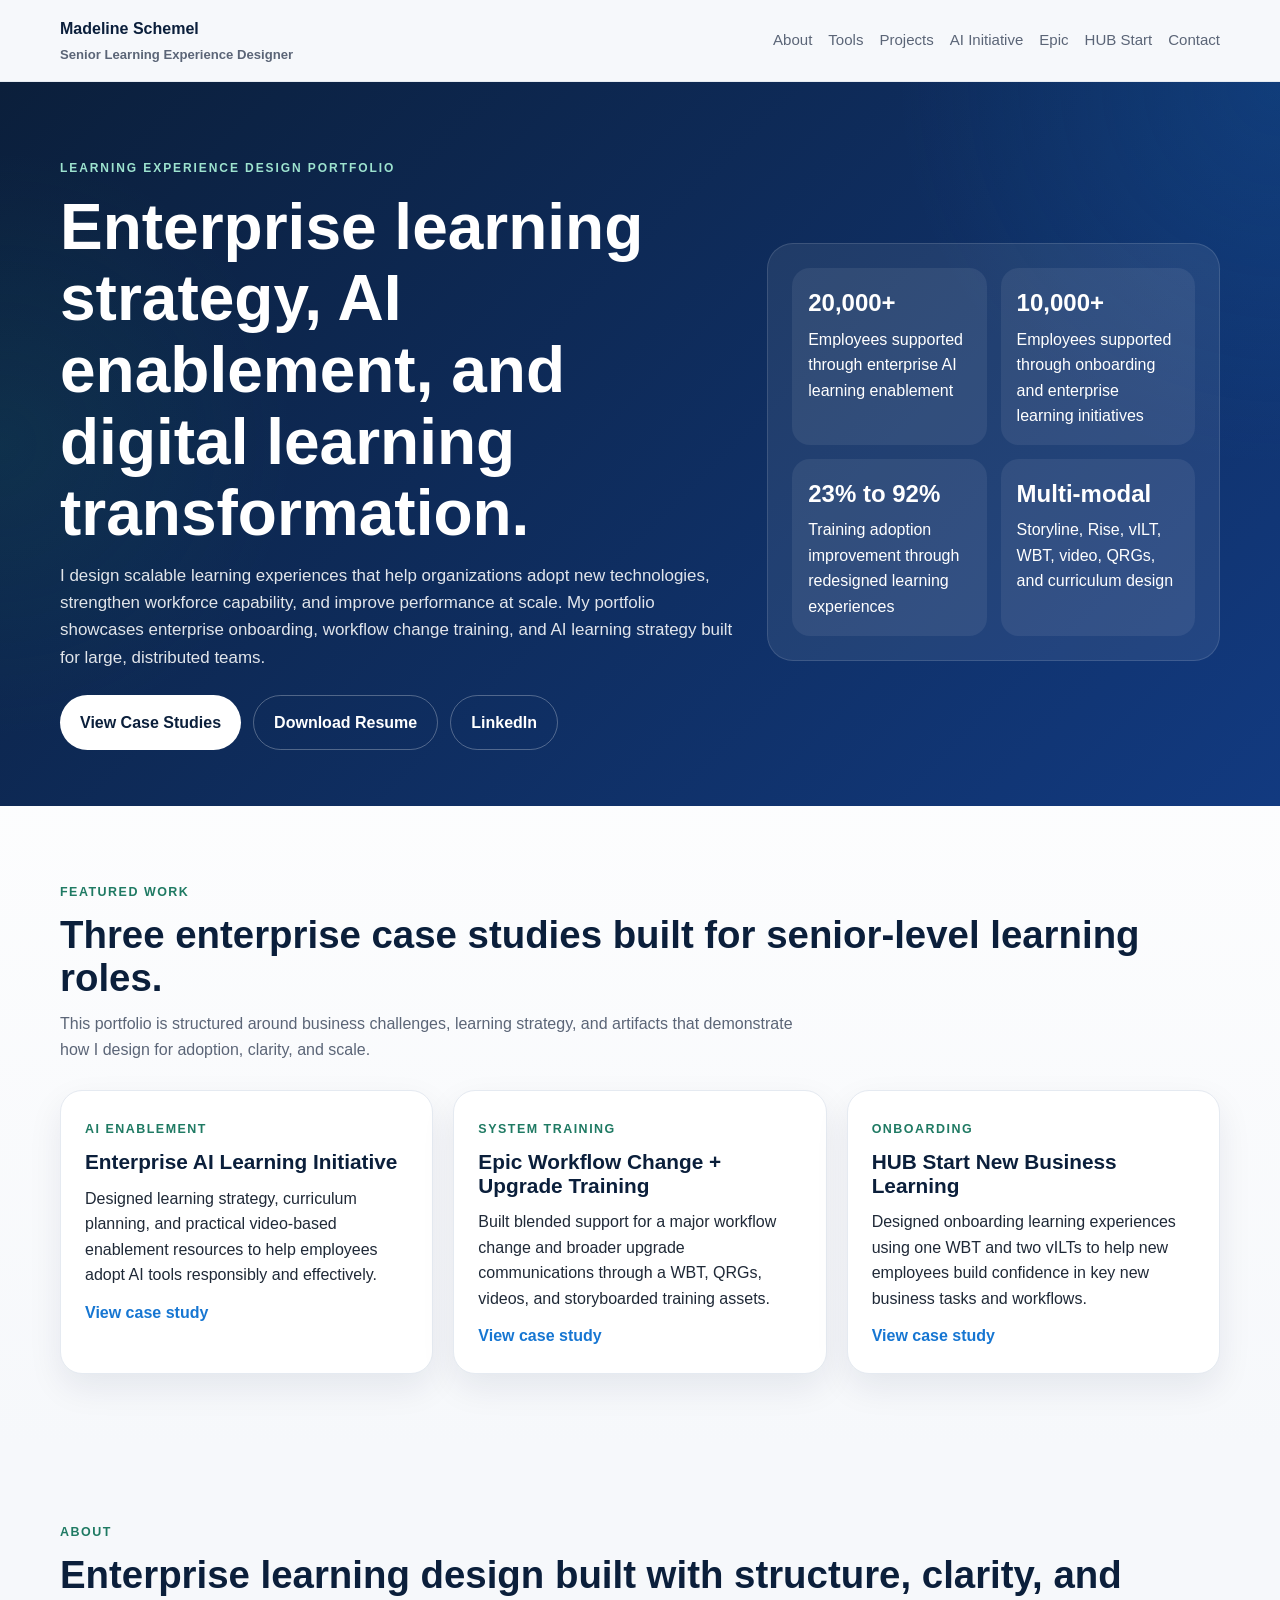
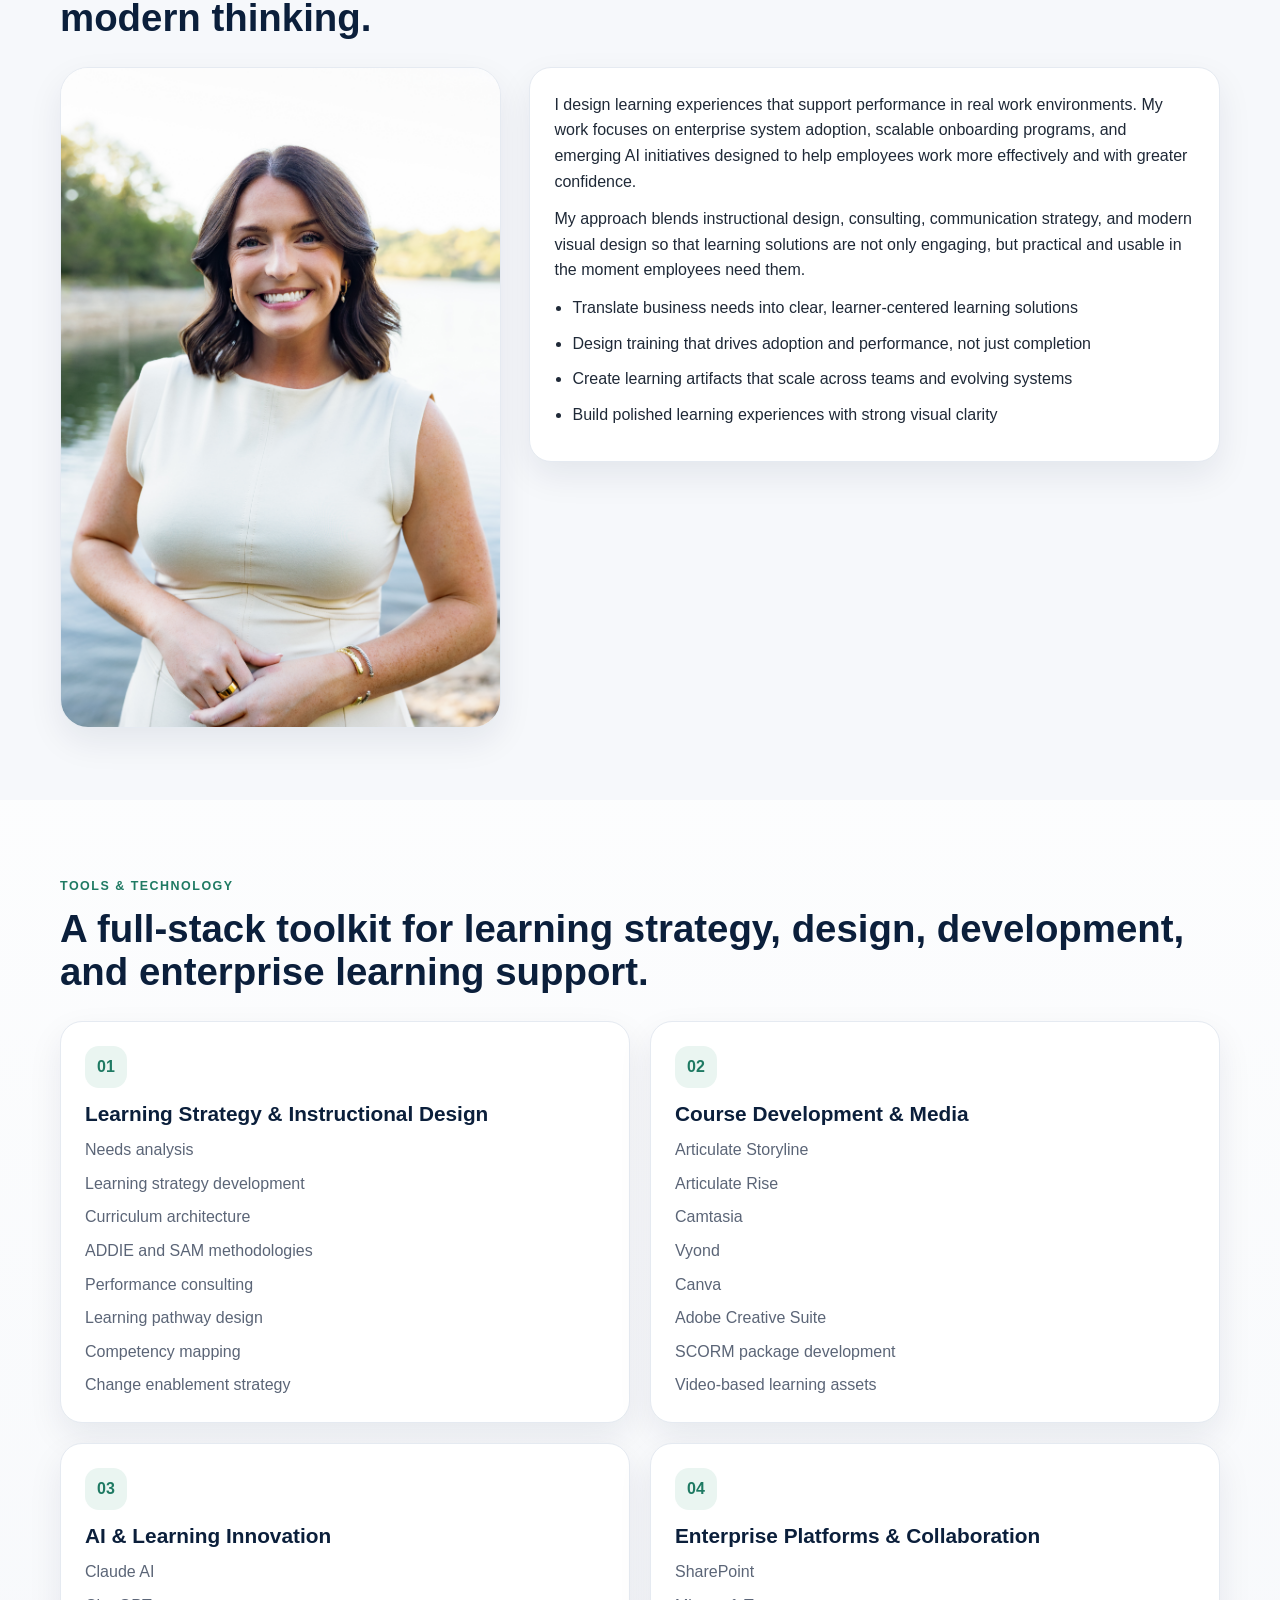
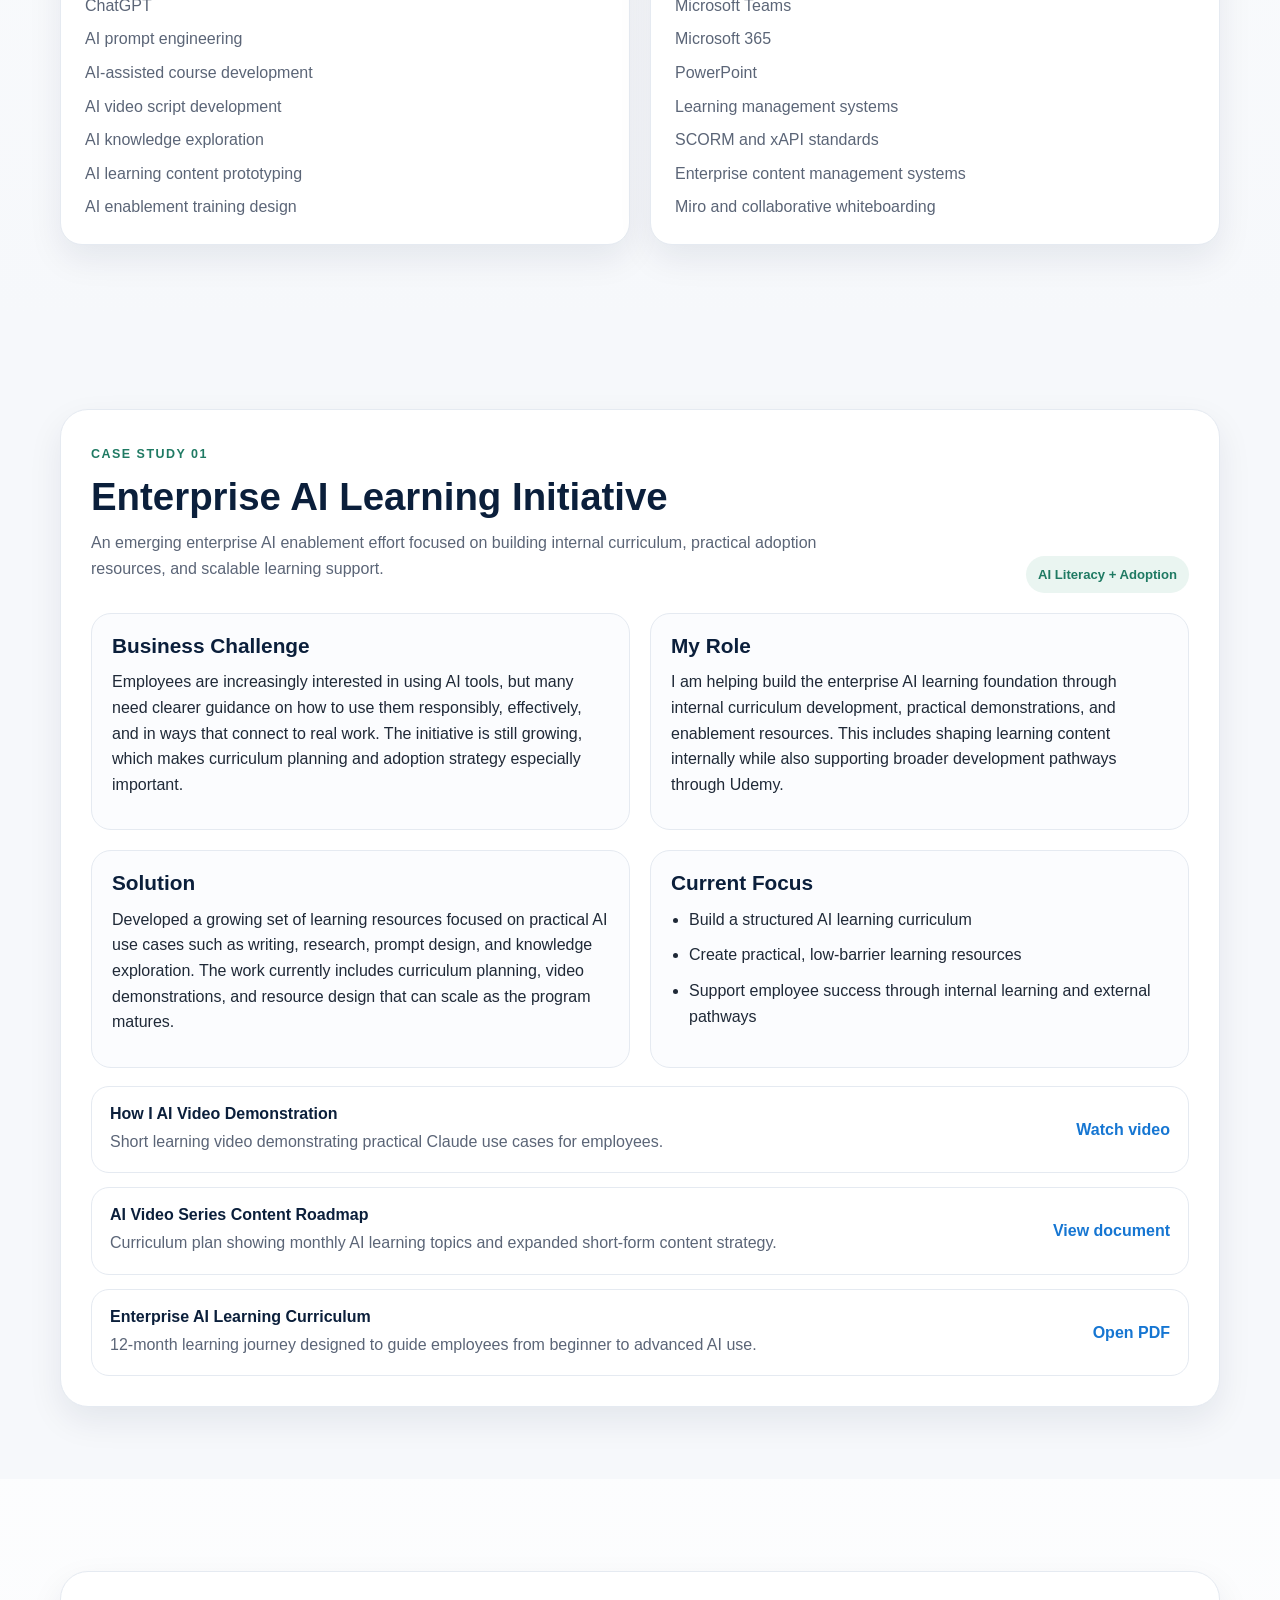
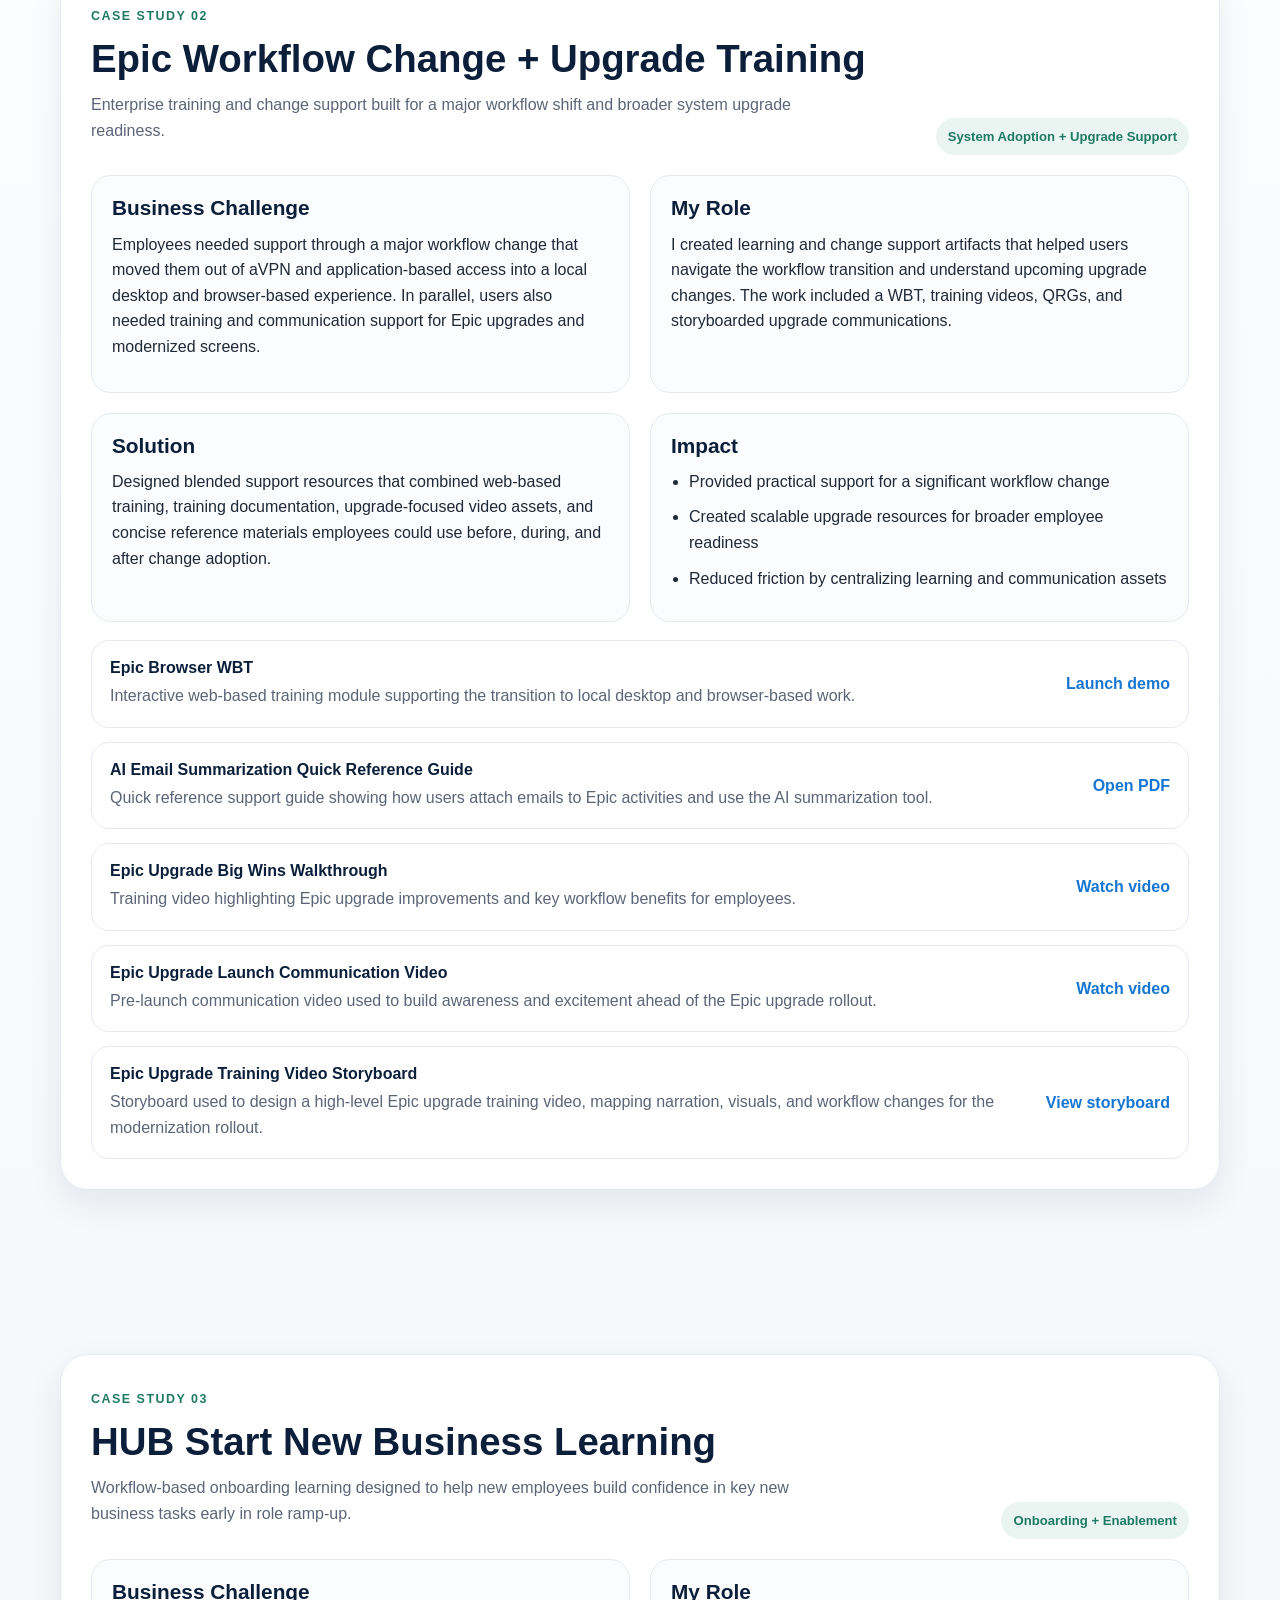
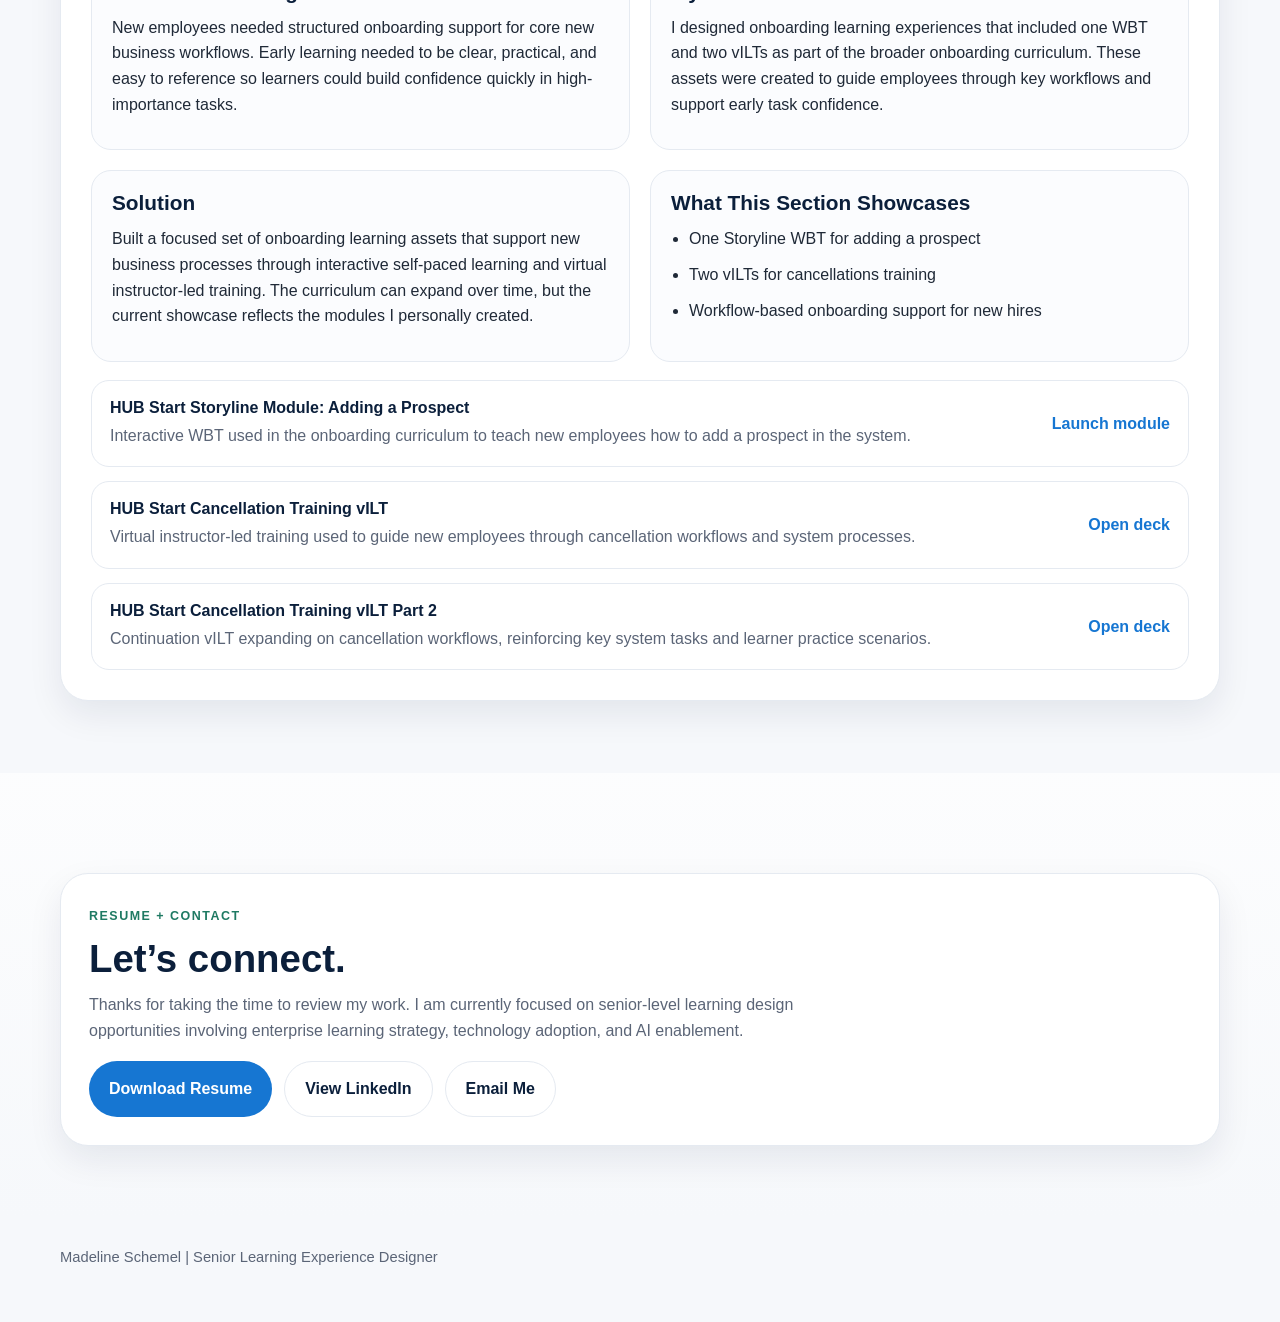
==== index.html @ d7495a2b "updated" ====
<!DOCTYPE html>
<html lang="en">
<head>
  <meta charset="UTF-8" />
  <meta name="viewport" content="width=device-width, initial-scale=1.0" />
  <title>Madeline Schemel | Senior Learning Experience Designer</title>
  <style>
    :root{
      --navy:#0B1F3B;
      --blue:#1676D2;
      --green:#1F7A63;
      --bg:#F6F8FB;
      --card:#FFFFFF;
      --text:#1F2937;
      --muted:#5B6577;
      --line:#E5EAF1;
      --shadow:0 14px 34px rgba(11,31,59,.08);
      --radius:22px;
      --max:1160px;
    }
    *{box-sizing:border-box}
    html{scroll-behavior:smooth}
    body{
      margin:0;
      font-family:Arial, Helvetica, sans-serif;
      color:var(--text);
      background:var(--bg);
      line-height:1.6;
    }
    a{color:inherit;text-decoration:none}
    img{display:block;max-width:100%}
    .container{width:min(calc(100% - 32px), var(--max));margin:0 auto}
    .site-header{
      position:sticky;top:0;z-index:20;
      background:rgba(246,248,251,.92);
      backdrop-filter:blur(12px);
      border-bottom:1px solid var(--line);
    }
    .nav{
      display:flex;justify-content:space-between;align-items:center;gap:20px;
      padding:16px 0;
    }
    .brand{font-weight:700;color:var(--navy)}
    .brand small{display:block;font-size:.82rem;color:var(--muted);font-weight:600;margin-top:2px}
    .nav-links{display:flex;flex-wrap:wrap;gap:16px;color:var(--muted);font-size:.94rem}
    .nav-links a:hover{color:var(--blue)}
    .hero{
      background:
        radial-gradient(circle at top right, rgba(22,118,210,.18), transparent 26%),
        radial-gradient(circle at left center, rgba(31,122,99,.14), transparent 22%),
        linear-gradient(135deg, var(--navy) 0%, #123A80 100%);
      color:white;
      padding:72px 0 56px;
    }
    .hero-grid{
      display:grid;
      grid-template-columns:1.2fr .8fr;
      gap:28px;
      align-items:center;
    }
    .eyebrow{
      display:inline-block;
      font-size:12px;
      letter-spacing:.16em;
      text-transform:uppercase;
      font-weight:700;
      color:#9DE3CF;
      margin-bottom:14px;
    }
    h1,h2,h3,h4{margin:0 0 12px;line-height:1.12;color:var(--navy)}
    .hero h1,.hero h2,.hero h3,.hero p{color:white}
    h1{font-size:clamp(2.4rem, 5vw, 4.6rem)}
    h2{font-size:clamp(1.8rem, 3vw, 2.7rem)}
    h3{font-size:1.3rem}
    p{margin:0 0 12px}
    .hero p{font-size:1.06rem;color:rgba(255,255,255,.88)}
    .hero-actions{display:flex;flex-wrap:wrap;gap:12px;margin-top:24px}
    .button{
      display:inline-flex;align-items:center;justify-content:center;
      padding:14px 20px;border-radius:999px;font-weight:700;
      transition:transform .18s ease;
    }
    .button:hover{transform:translateY(-1px)}
    .button.primary{background:white;color:var(--navy)}
    .button.secondary{background:transparent;color:white;border:1px solid rgba(255,255,255,.28)}
    .hero-panel{
      background:rgba(255,255,255,.08);
      border:1px solid rgba(255,255,255,.12);
      border-radius:26px;
      padding:24px;
    }
    .stats-grid{
      display:grid;
      grid-template-columns:1fr 1fr;
      gap:14px;
    }
    .stat{
      border-radius:18px;
      background:rgba(255,255,255,.07);
      padding:16px;
    }
    .stat strong{display:block;font-size:1.5rem;margin-bottom:4px}
    .section{padding:72px 0}
    .section.alt{background:linear-gradient(180deg, rgba(255,255,255,.7), rgba(246,248,251,.95))}
    .lead{max-width:760px;color:var(--muted)}
    .cards-3{
      display:grid;
      grid-template-columns:repeat(3,minmax(0,1fr));
      gap:20px;
      margin-top:28px;
    }
    .card{
      background:var(--card);
      border:1px solid var(--line);
      border-radius:var(--radius);
      box-shadow:var(--shadow);
      padding:24px;
    }
    .tag{
      display:inline-block;
      font-size:.78rem;
      letter-spacing:.12em;
      text-transform:uppercase;
      font-weight:700;
      color:var(--green);
      margin-bottom:10px;
    }
    .case-link{color:var(--blue);font-weight:700}
    .about-grid{
      display:grid;
      grid-template-columns:.78fr 1.22fr;
      gap:28px;
      align-items:start;
      margin-top:28px;
    }
    .headshot-card{
      background:var(--card);
      border:1px solid var(--line);
      border-radius:28px;
      box-shadow:var(--shadow);
      overflow:hidden;
    }
    .headshot-card img{width:100%;height:100%;object-fit:cover}
    .bullets{padding-left:18px;margin:12px 0 0}
    .bullets li{margin-bottom:10px}
    .tools-grid{
      display:grid;
      grid-template-columns:repeat(2,minmax(0,1fr));
      gap:20px;
      margin-top:28px;
    }
    .tool-card{
      background:var(--card);
      border:1px solid var(--line);
      border-radius:22px;
      padding:24px;
      box-shadow:var(--shadow);
    }
    .tool-card .num{
      width:42px;height:42px;border-radius:14px;
      display:flex;align-items:center;justify-content:center;
      background:#EAF5F1;color:var(--green);font-weight:700;margin-bottom:14px;
    }
    .list{display:grid;gap:8px;color:var(--muted)}
    .case-study{
      scroll-margin-top:90px;
      margin-top:20px;
      background:var(--card);
      border:1px solid var(--line);
      border-radius:28px;
      box-shadow:var(--shadow);
      padding:30px;
    }
    .case-head{
      display:flex;justify-content:space-between;align-items:flex-end;gap:20px;
      margin-bottom:20px;
    }
    .pill{
      display:inline-flex;align-items:center;padding:8px 12px;
      border-radius:999px;background:#EAF5F1;color:var(--green);
      font-size:.82rem;font-weight:700;
    }
    .case-grid{
      display:grid;
      grid-template-columns:1fr 1fr;
      gap:20px;
    }
    .mini{
      background:#FBFCFE;
      border:1px solid var(--line);
      border-radius:20px;
      padding:20px;
    }
    .impact-list{padding-left:18px;margin:0}
    .impact-list li{margin-bottom:10px}
    .artifact-list{
      display:grid;
      gap:14px;
      margin-top:18px;
    }
    .artifact{
      border:1px solid var(--line);
      border-radius:18px;
      padding:18px;
      display:flex;
      justify-content:space-between;
      gap:16px;
      align-items:center;
      background:white;
    }
    .artifact h4{margin-bottom:6px}
    .artifact p{margin:0;color:var(--muted)}
    .artifact a{
      white-space:nowrap;
      color:var(--blue);
      font-weight:700;
    }
    .contact-card{
      background:var(--card);
      border:1px solid var(--line);
      border-radius:28px;
      box-shadow:var(--shadow);
      padding:28px;
      margin-top:28px;
    }
    .contact-actions{display:flex;flex-wrap:wrap;gap:12px;margin-top:18px}
    .button.blue{background:var(--blue);color:white}
    .button.ghost{background:transparent;color:var(--navy);border:1px solid var(--line)}
    footer{padding:28px 0 52px;color:var(--muted);font-size:.92rem}
    @media (max-width: 980px){
      .hero-grid,.about-grid,.case-grid{grid-template-columns:1fr}
      .cards-3,.tools-grid{grid-template-columns:1fr}
    }
    @media (max-width: 640px){
      .nav{flex-direction:column;align-items:flex-start}
      .nav-links{gap:12px}
      .stats-grid{grid-template-columns:1fr}
      .artifact{flex-direction:column;align-items:flex-start}
      .case-head{flex-direction:column;align-items:flex-start}
      .hero-actions,.contact-actions{flex-direction:column}
      .button{width:100%}
    }
  </style>
</head>
<body>
  <header class="site-header">
    <div class="container nav">
      <div class="brand">Madeline Schemel<small>Senior Learning Experience Designer</small></div>
      <nav class="nav-links">
        <a href="#about">About</a>
        <a href="#tools">Tools</a>
        <a href="#featured">Projects</a>
        <a href="#ai">AI Initiative</a>
        <a href="#epic">Epic</a>
        <a href="#hubstart">HUB Start</a>
        <a href="#contact">Contact</a>
      </nav>
    </div>
  </header>

  <section class="hero">
    <div class="container hero-grid">
      <div>
        <span class="eyebrow">Learning Experience Design Portfolio</span>
        <h1>Enterprise learning strategy, AI enablement, and digital learning transformation.</h1>
        <p>I design scalable learning experiences that help organizations adopt new technologies, strengthen workforce capability, and improve performance at scale. My portfolio showcases enterprise onboarding, workflow change training, and AI learning strategy built for large, distributed teams.</p>
        <div class="hero-actions">
          <a class="button primary" href="#featured">View Case Studies</a>
          <a class="button secondary" href="docs/madeline-schemel-resume.pdf" target="_blank">Download Resume</a>
          <a class="button secondary" href="https://www.linkedin.com/in/madelineschemel/" target="_blank">LinkedIn</a>
        </div>
      </div>
      <aside class="hero-panel">
        <div class="stats-grid">
          <div class="stat">
            <strong>20,000+</strong>
            <span>Employees supported through enterprise AI learning enablement</span>
          </div>
          <div class="stat">
            <strong>10,000+</strong>
            <span>Employees supported through onboarding and enterprise learning initiatives</span>
          </div>
          <div class="stat">
            <strong>23% to 92%</strong>
            <span>Training adoption improvement through redesigned learning experiences</span>
          </div>
          <div class="stat">
            <strong>Multi-modal</strong>
            <span>Storyline, Rise, vILT, WBT, video, QRGs, and curriculum design</span>
          </div>
        </div>
      </aside>
    </div>
  </section>

  <section class="section alt" id="featured">
    <div class="container">
      <span class="tag">Featured Work</span>
      <h2>Three enterprise case studies built for senior-level learning roles.</h2>
      <p class="lead">This portfolio is structured around business challenges, learning strategy, and artifacts that demonstrate how I design for adoption, clarity, and scale.</p>

      <div class="cards-3">
        <div class="card">
          <span class="tag">AI Enablement</span>
          <h3>Enterprise AI Learning Initiative</h3>
          <p>Designed learning strategy, curriculum planning, and practical video-based enablement resources to help employees adopt AI tools responsibly and effectively.</p>
          <a class="case-link" href="#ai">View case study</a>
        </div>
        <div class="card">
          <span class="tag">System Training</span>
          <h3>Epic Workflow Change + Upgrade Training</h3>
          <p>Built blended support for a major workflow change and broader upgrade communications through a WBT, QRGs, videos, and storyboarded training assets.</p>
          <a class="case-link" href="#epic">View case study</a>
        </div>
        <div class="card">
          <span class="tag">Onboarding</span>
          <h3>HUB Start New Business Learning</h3>
          <p>Designed onboarding learning experiences using one WBT and two vILTs to help new employees build confidence in key new business tasks and workflows.</p>
          <a class="case-link" href="#hubstart">View case study</a>
        </div>
      </div>
    </div>
  </section>

  <section class="section" id="about">
    <div class="container">
      <span class="tag">About</span>
      <h2>Enterprise learning design built with structure, clarity, and modern thinking.</h2>
      <div class="about-grid">
        <div class="headshot-card">
          <img src="images/headshot.jpg" alt="Madeline Schemel headshot">
        </div>
        <div class="card">
          <p>I design learning experiences that support performance in real work environments. My work focuses on enterprise system adoption, scalable onboarding programs, and emerging AI initiatives designed to help employees work more effectively and with greater confidence.</p>
          <p>My approach blends instructional design, consulting, communication strategy, and modern visual design so that learning solutions are not only engaging, but practical and usable in the moment employees need them.</p>
          <ul class="bullets">
            <li>Translate business needs into clear, learner-centered learning solutions</li>
            <li>Design training that drives adoption and performance, not just completion</li>
            <li>Create learning artifacts that scale across teams and evolving systems</li>
            <li>Build polished learning experiences with strong visual clarity</li>
          </ul>
        </div>
      </div>
    </div>
  </section>

  <section class="section alt" id="tools">
    <div class="container">
      <span class="tag">Tools & Technology</span>
      <h2>A full-stack toolkit for learning strategy, design, development, and enterprise learning support.</h2>

      <div class="tools-grid">
        <div class="tool-card">
          <div class="num">01</div>
          <h3>Learning Strategy & Instructional Design</h3>
          <div class="list">
            <span>Needs analysis</span>
            <span>Learning strategy development</span>
            <span>Curriculum architecture</span>
            <span>ADDIE and SAM methodologies</span>
            <span>Performance consulting</span>
            <span>Learning pathway design</span>
            <span>Competency mapping</span>
            <span>Change enablement strategy</span>
          </div>
        </div>
        <div class="tool-card">
          <div class="num">02</div>
          <h3>Course Development & Media</h3>
          <div class="list">
            <span>Articulate Storyline</span>
            <span>Articulate Rise</span>
            <span>Camtasia</span>
            <span>Vyond</span>
            <span>Canva</span>
            <span>Adobe Creative Suite</span>
            <span>SCORM package development</span>
            <span>Video-based learning assets</span>
          </div>
        </div>
        <div class="tool-card">
          <div class="num">03</div>
          <h3>AI & Learning Innovation</h3>
          <div class="list">
            <span>Claude AI</span>
            <span>ChatGPT</span>
            <span>AI prompt engineering</span>
            <span>AI-assisted course development</span>
            <span>AI video script development</span>
            <span>AI knowledge exploration</span>
            <span>AI learning content prototyping</span>
            <span>AI enablement training design</span>
          </div>
        </div>
        <div class="tool-card">
          <div class="num">04</div>
          <h3>Enterprise Platforms & Collaboration</h3>
          <div class="list">
            <span>SharePoint</span>
            <span>Microsoft Teams</span>
            <span>Microsoft 365</span>
            <span>PowerPoint</span>
            <span>Learning management systems</span>
            <span>SCORM and xAPI standards</span>
            <span>Enterprise content management systems</span>
            <span>Miro and collaborative whiteboarding</span>
          </div>
        </div>
      </div>
    </div>
  </section>

  <section class="section" id="ai">
    <div class="container case-study">
      <div class="case-head">
        <div>
          <span class="tag">Case Study 01</span>
          <h2>Enterprise AI Learning Initiative</h2>
          <p class="lead">An emerging enterprise AI enablement effort focused on building internal curriculum, practical adoption resources, and scalable learning support.</p>
        </div>
        <span class="pill">AI Literacy + Adoption</span>
      </div>

      <div class="case-grid">
        <div class="mini">
          <h3>Business Challenge</h3>
          <p>Employees are increasingly interested in using AI tools, but many need clearer guidance on how to use them responsibly, effectively, and in ways that connect to real work. The initiative is still growing, which makes curriculum planning and adoption strategy especially important.</p>
        </div>
        <div class="mini">
          <h3>My Role</h3>
          <p>I am helping build the enterprise AI learning foundation through internal curriculum development, practical demonstrations, and enablement resources. This includes shaping learning content internally while also supporting broader development pathways through Udemy.</p>
        </div>
        <div class="mini">
          <h3>Solution</h3>
          <p>Developed a growing set of learning resources focused on practical AI use cases such as writing, research, prompt design, and knowledge exploration. The work currently includes curriculum planning, video demonstrations, and resource design that can scale as the program matures.</p>
        </div>
        <div class="mini">
          <h3>Current Focus</h3>
          <ul class="impact-list">
            <li>Build a structured AI learning curriculum</li>
            <li>Create practical, low-barrier learning resources</li>
            <li>Support employee success through internal learning and external pathways</li>
          </ul>
        </div>
      </div>

      <div class="artifact-list">
        <div class="artifact">
          <div>
            <h4>How I AI Video Demonstration</h4>
            <p>Short learning video demonstrating practical Claude use cases for employees.</p>
          </div>
          <a href="artifacts/ai/how-i-ai-demo.mp4" target="_blank">Watch video</a>
        </div>
        <div class="artifact">
          <div>
            <h4>AI Video Series Content Roadmap</h4>
            <p>Curriculum plan showing monthly AI learning topics and expanded short-form content strategy.</p>
          </div>
          <a href="docs/ai-video-topics.pdf" target="_blank">View document</a>
        </div>
        <div class="artifact">
          <div>
            <h4>Enterprise AI Learning Curriculum</h4>
            <p>12-month learning journey designed to guide employees from beginner to advanced AI use.</p>
          </div>
          <a href="docs/ai-learning-curriculum.pdf" target="_blank">Open PDF</a>
        </div>
      </div>
    </div>
  </section>

  <section class="section alt" id="epic">
    <div class="container case-study">
      <div class="case-head">
        <div>
          <span class="tag">Case Study 02</span>
          <h2>Epic Workflow Change + Upgrade Training</h2>
          <p class="lead">Enterprise training and change support built for a major workflow shift and broader system upgrade readiness.</p>
        </div>
        <span class="pill">System Adoption + Upgrade Support</span>
      </div>

      <div class="case-grid">
        <div class="mini">
          <h3>Business Challenge</h3>
          <p>Employees needed support through a major workflow change that moved them out of aVPN and application-based access into a local desktop and browser-based experience. In parallel, users also needed training and communication support for Epic upgrades and modernized screens.</p>
        </div>
        <div class="mini">
          <h3>My Role</h3>
          <p>I created learning and change support artifacts that helped users navigate the workflow transition and understand upcoming upgrade changes. The work included a WBT, training videos, QRGs, and storyboarded upgrade communications.</p>
        </div>
        <div class="mini">
          <h3>Solution</h3>
          <p>Designed blended support resources that combined web-based training, training documentation, upgrade-focused video assets, and concise reference materials employees could use before, during, and after change adoption.</p>
        </div>
        <div class="mini">
          <h3>Impact</h3>
          <ul class="impact-list">
            <li>Provided practical support for a significant workflow change</li>
            <li>Created scalable upgrade resources for broader employee readiness</li>
            <li>Reduced friction by centralizing learning and communication assets</li>
          </ul>
        </div>
      </div>

      <div class="artifact-list">
        <div class="artifact">
          <div>
            <h4>Epic Browser WBT</h4>
            <p>Interactive web-based training module supporting the transition to local desktop and browser-based work.</p>
          </div>
          <a href="artifacts/epic-browser-demo/content/index.html" target="_blank">Launch demo</a>
        </div>
        <div class="artifact">
          <div>
            <h4>AI Email Summarization Quick Reference Guide</h4>
            <p>Quick reference support guide showing how users attach emails to Epic activities and use the AI summarization tool.</p>
          </div>
          <a href="docs/ai-email-qrg.pdf" target="_blank">Open PDF</a>
        </div>
        <div class="artifact">
          <div>
            <h4>Epic Upgrade Big Wins Walkthrough</h4>
            <p>Training video highlighting Epic upgrade improvements and key workflow benefits for employees.</p>
          </div>
          <a href="artifacts/epic-upgrade-demo.mp4" target="_blank">Watch video</a>
        </div>
        <div class="artifact">
          <div>
            <h4>Epic Upgrade Launch Communication Video</h4>
            <p>Pre-launch communication video used to build awareness and excitement ahead of the Epic upgrade rollout.</p>
          </div>
          <a href="artifacts/epic/epic-hype-video.mp4" target="_blank">Watch video</a>
        </div>
        <div class="artifact">
          <div>
            <h4>Epic Upgrade Training Video Storyboard</h4>
            <p>Storyboard used to design a high-level Epic upgrade training video, mapping narration, visuals, and workflow changes for the modernization rollout.</p>
          </div>
          <a href="docs/epic-upgrade-storyboard.docx" target="_blank">View storyboard</a>
        </div>
      </div>
    </div>
  </section>

  <section class="section" id="hubstart">
    <div class="container case-study">
      <div class="case-head">
        <div>
          <span class="tag">Case Study 03</span>
          <h2>HUB Start New Business Learning</h2>
          <p class="lead">Workflow-based onboarding learning designed to help new employees build confidence in key new business tasks early in role ramp-up.</p>
        </div>
        <span class="pill">Onboarding + Enablement</span>
      </div>

      <div class="case-grid">
        <div class="mini">
          <h3>Business Challenge</h3>
          <p>New employees needed structured onboarding support for core new business workflows. Early learning needed to be clear, practical, and easy to reference so learners could build confidence quickly in high-importance tasks.</p>
        </div>
        <div class="mini">
          <h3>My Role</h3>
          <p>I designed onboarding learning experiences that included one WBT and two vILTs as part of the broader onboarding curriculum. These assets were created to guide employees through key workflows and support early task confidence.</p>
        </div>
        <div class="mini">
          <h3>Solution</h3>
          <p>Built a focused set of onboarding learning assets that support new business processes through interactive self-paced learning and virtual instructor-led training. The curriculum can expand over time, but the current showcase reflects the modules I personally created.</p>
        </div>
        <div class="mini">
          <h3>What This Section Showcases</h3>
          <ul class="impact-list">
            <li>One Storyline WBT for adding a prospect</li>
            <li>Two vILTs for cancellations training</li>
            <li>Workflow-based onboarding support for new hires</li>
          </ul>
        </div>
      </div>

      <div class="artifact-list">
        <div class="artifact">
          <div>
            <h4>HUB Start Storyline Module: Adding a Prospect</h4>
            <p>Interactive WBT used in the onboarding curriculum to teach new employees how to add a prospect in the system.</p>
          </div>
          <a href="artifacts/hub-start-storyline/New Business_ Adding a Prospect/story.html" target="_blank">Launch module</a>
        </div>
        <div class="artifact">
          <div>
            <h4>HUB Start Cancellation Training vILT</h4>
            <p>Virtual instructor-led training used to guide new employees through cancellation workflows and system processes.</p>
          </div>
          <a href="artifacts/hub-start-vilt/Cancellations vILT Pt. 1.pptx" target="_blank">Open deck</a>
        </div>
        <div class="artifact">
          <div>
            <h4>HUB Start Cancellation Training vILT Part 2</h4>
            <p>Continuation vILT expanding on cancellation workflows, reinforcing key system tasks and learner practice scenarios.</p>
          </div>
          <a href="artifacts/hub-start-vilt-2/Cancellations vILT Pt. 2.pptx" target="_blank">Open deck</a>
        </div>
      </div>
    </div>
  </section>

  <section class="section alt" id="contact">
    <div class="container">
      <div class="contact-card">
        <span class="tag">Resume + Contact</span>
        <h2>Let’s connect.</h2>
        <p class="lead">Thanks for taking the time to review my work. I am currently focused on senior-level learning design opportunities involving enterprise learning strategy, technology adoption, and AI enablement.</p>
        <div class="contact-actions">
          <a class="button blue" href="docs/madeline-schemel-resume.pdf" target="_blank">Download Resume</a>
          <a class="button ghost" href="https://www.linkedin.com/in/madelineschemel/" target="_blank">View LinkedIn</a>
          <a class="button ghost" href="mailto:madelineschemel96@gmail.com">Email Me</a>
        </div>
      </div>
    </div>
  </section>

  <footer>
    <div class="container">Madeline Schemel | Senior Learning Experience Designer</div>
  </footer>
</body>
</html>
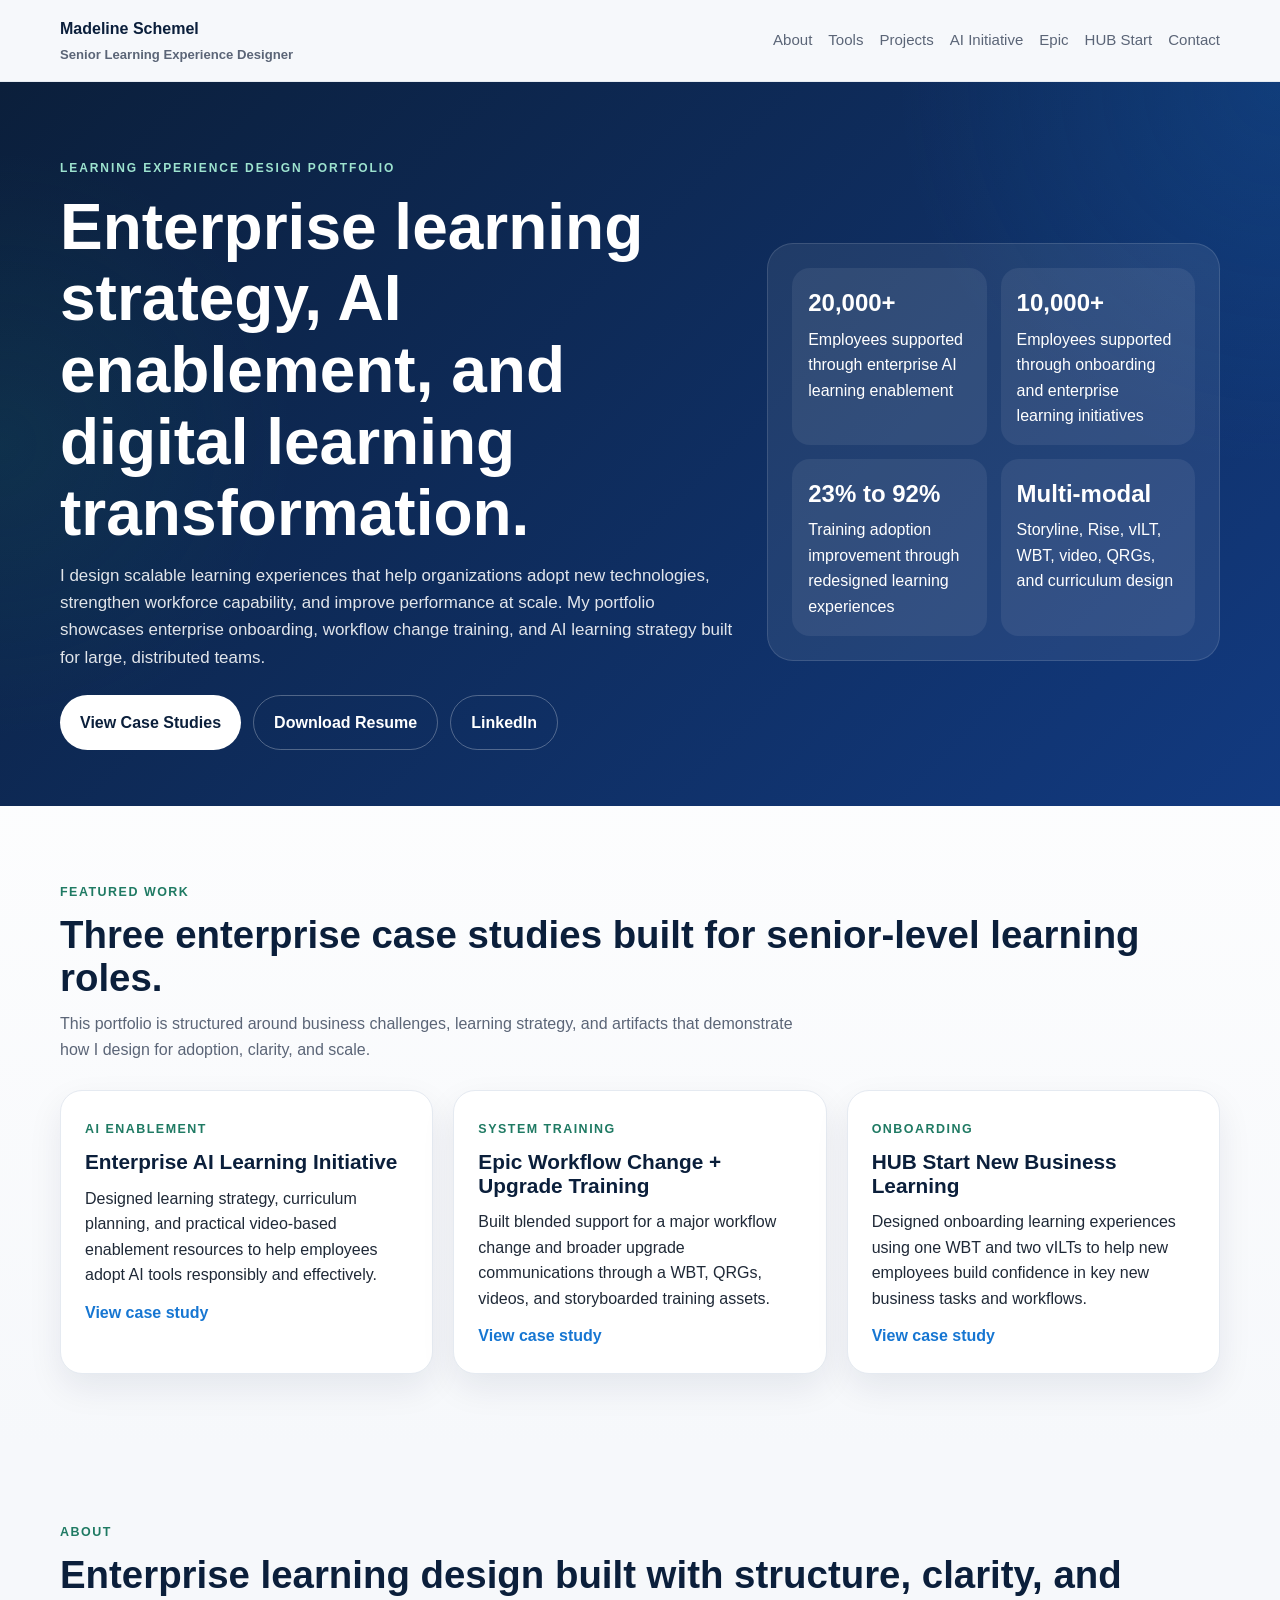
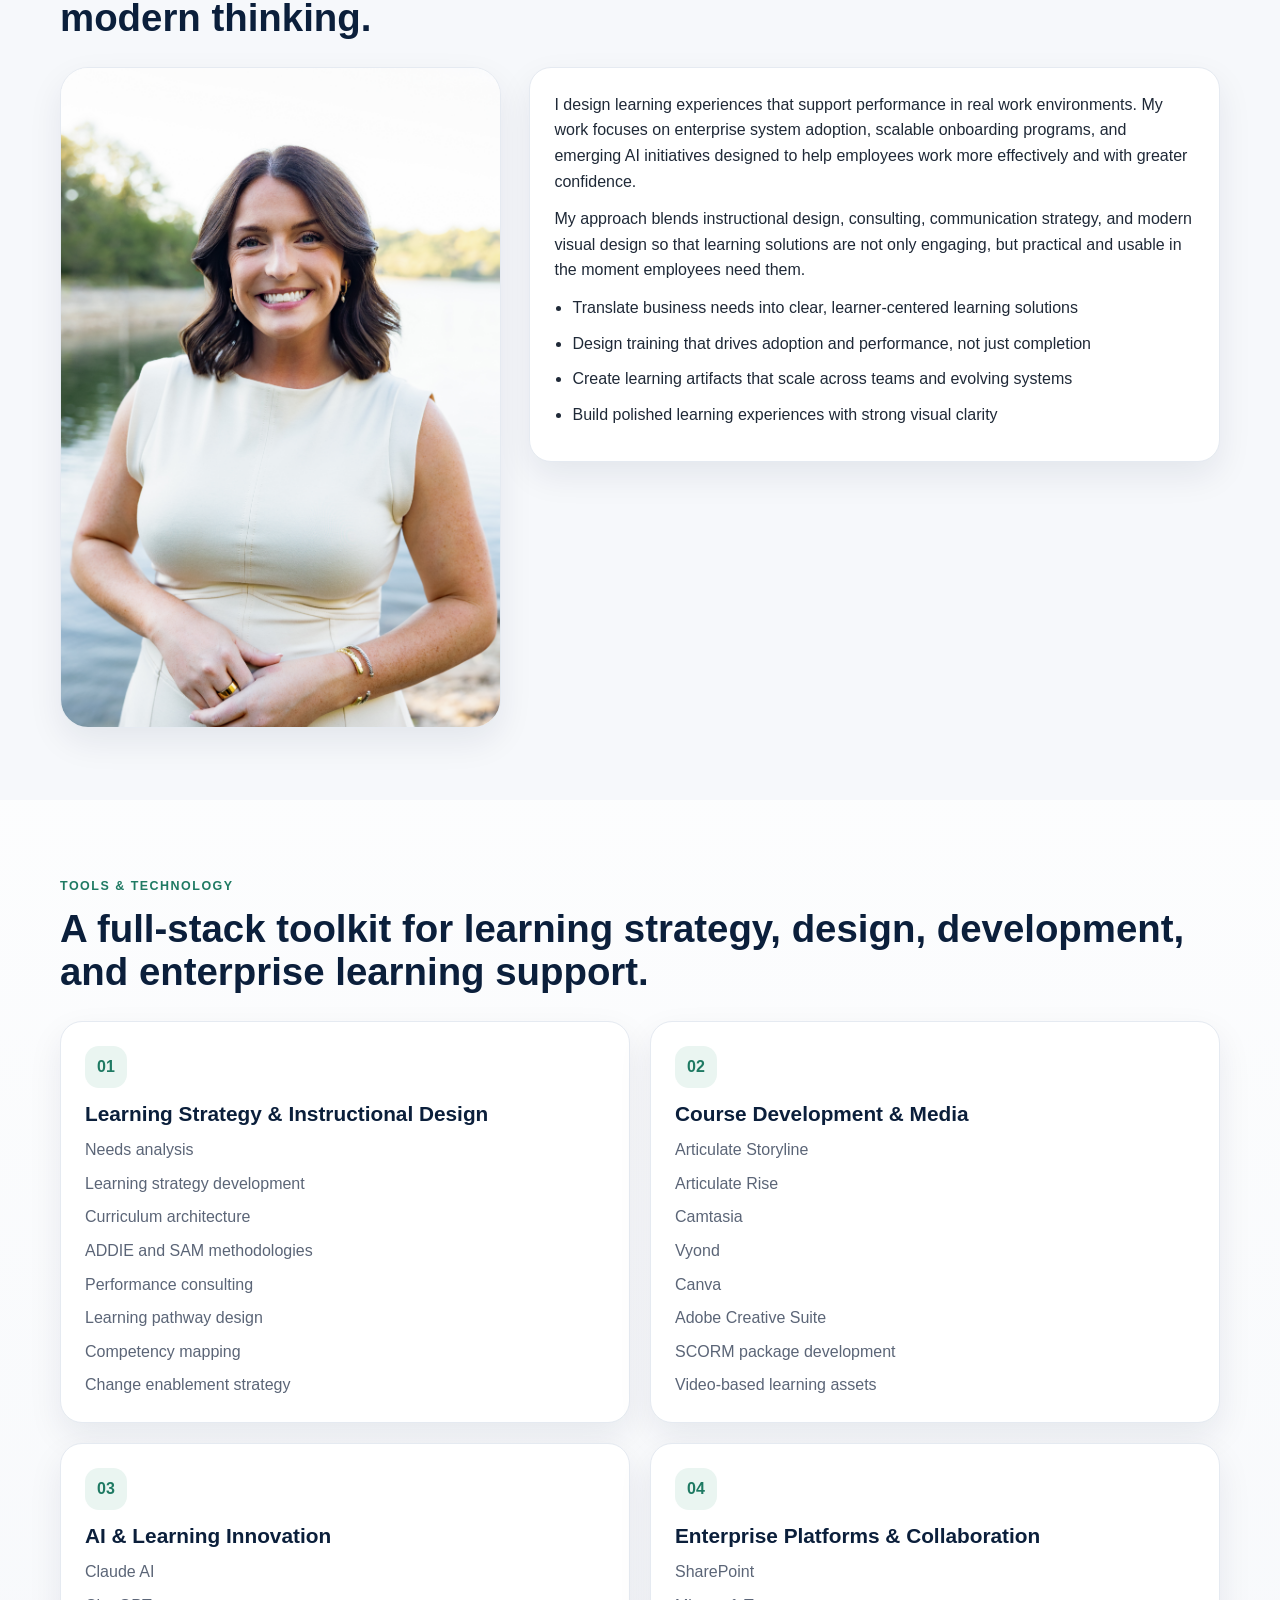
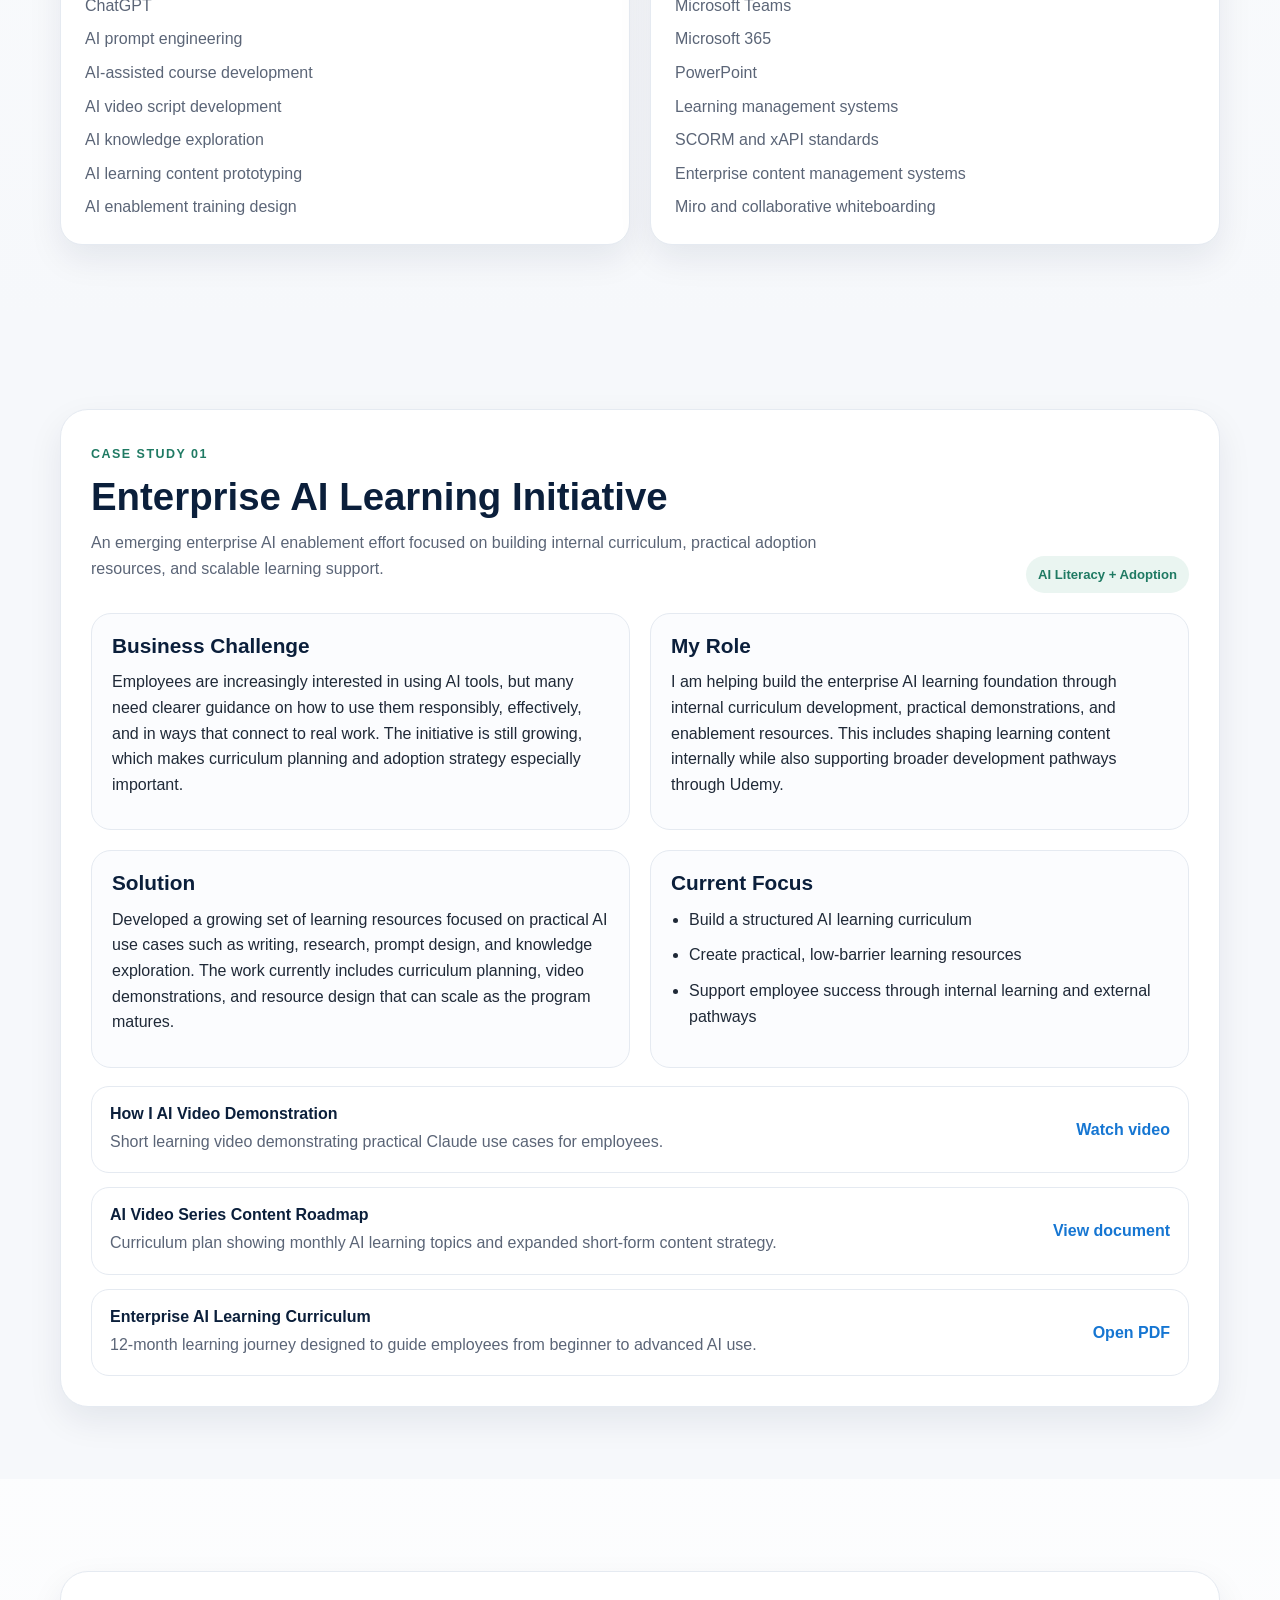
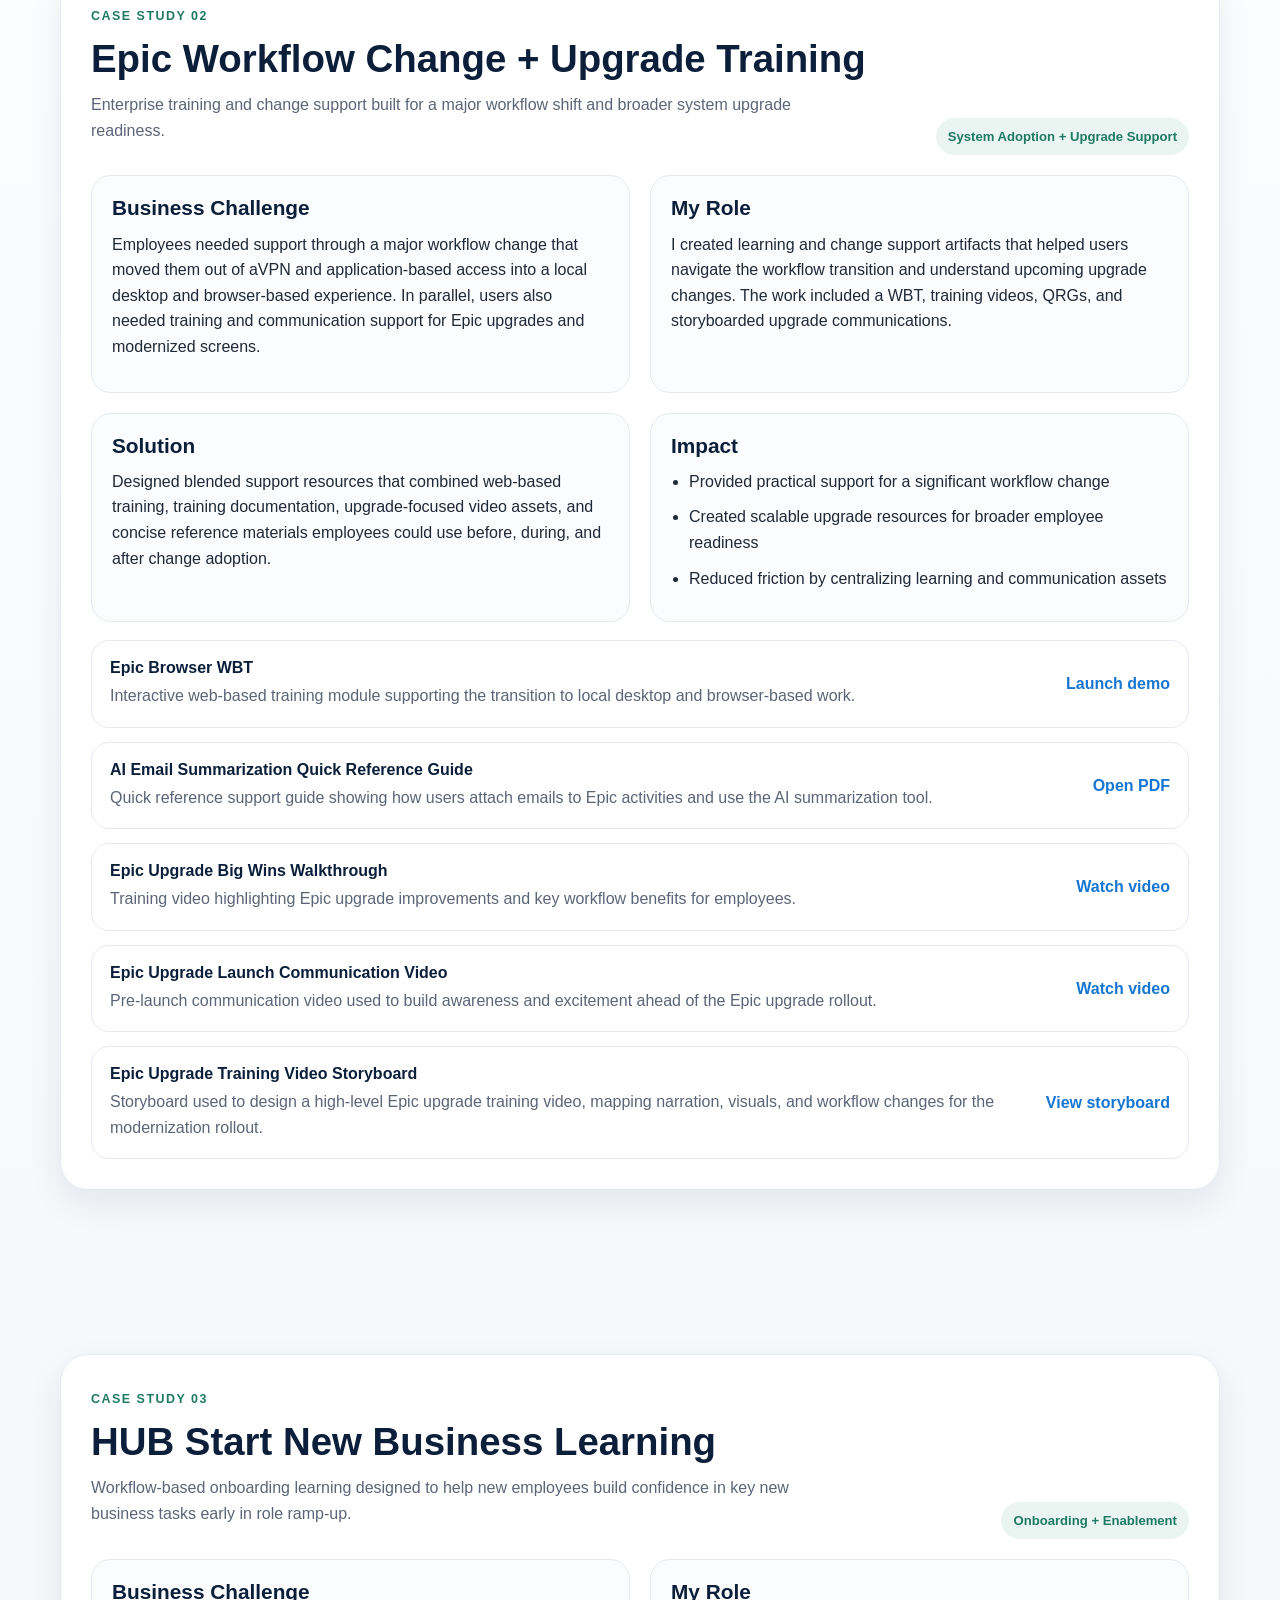
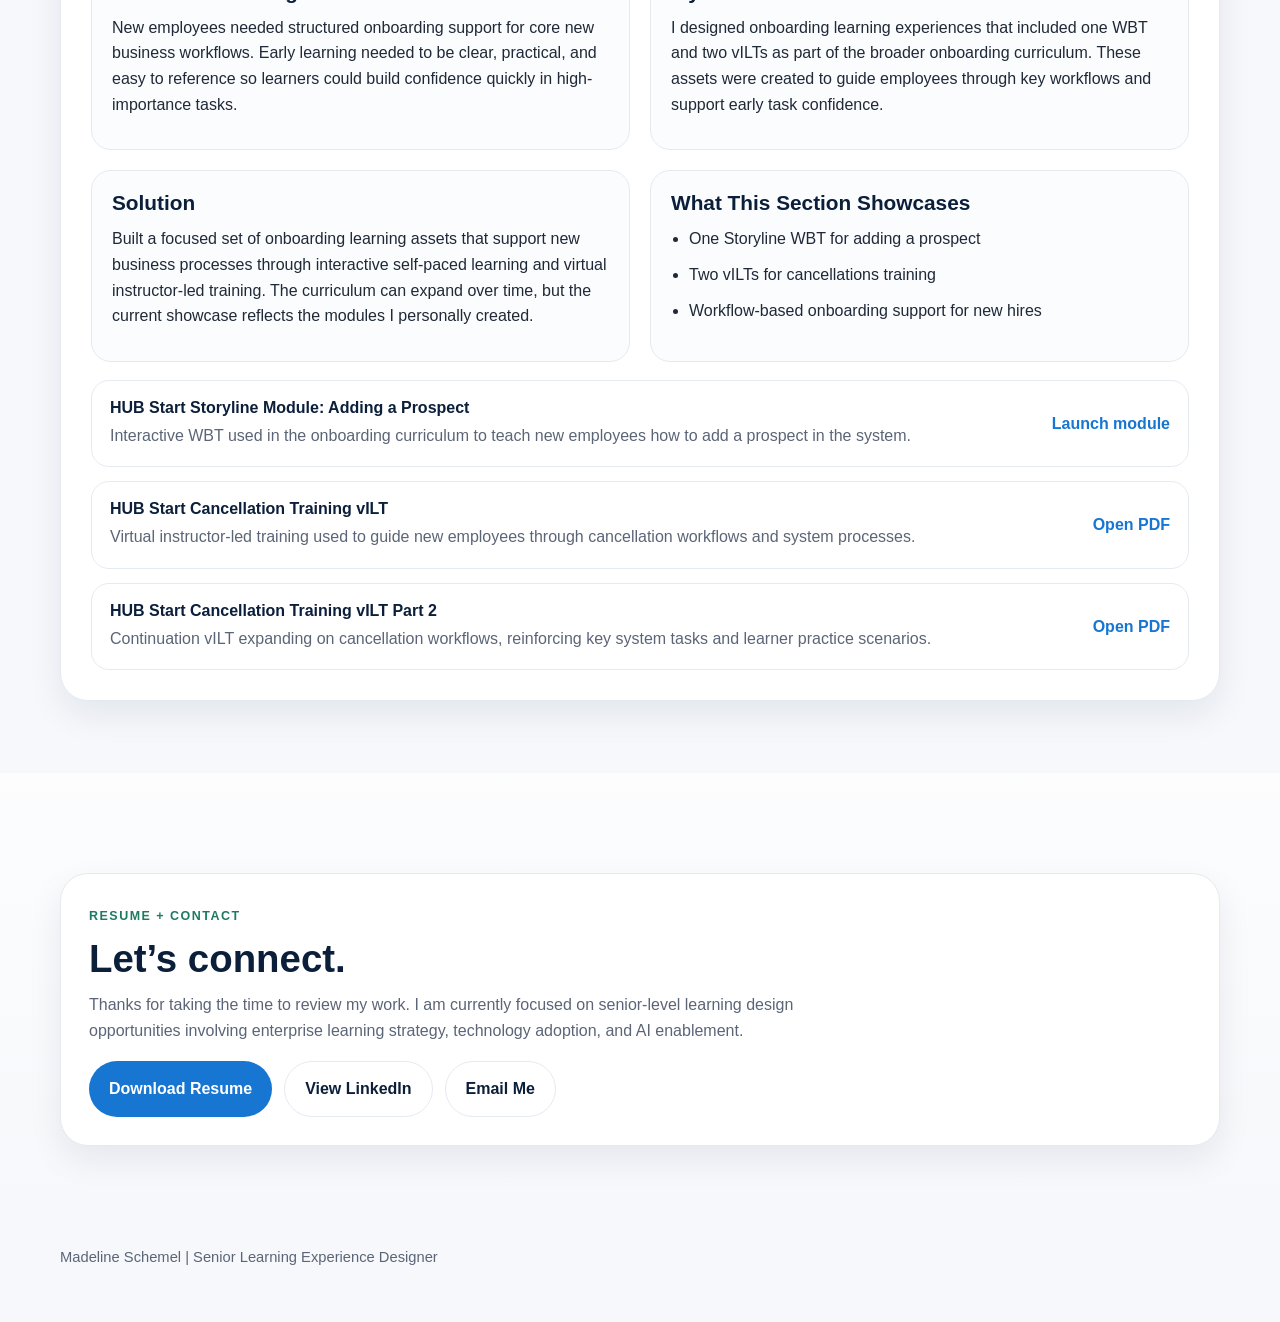
==== commit 55b7e341: "Update portfolio HTML with correct PDF links" ====
--- a/index.html
+++ b/index.html
@@ -591,14 +591,14 @@
             <h4>HUB Start Cancellation Training vILT</h4>
             <p>Virtual instructor-led training used to guide new employees through cancellation workflows and system processes.</p>
           </div>
-          <a href="artifacts/hub-start-vilt/Cancellations vILT Pt. 1.pptx" target="_blank">Open deck</a>
+          <a href="docs/cancellations-vilt-pt1.pdf" target="_blank">Open PDF</a>
         </div>
         <div class="artifact">
           <div>
             <h4>HUB Start Cancellation Training vILT Part 2</h4>
             <p>Continuation vILT expanding on cancellation workflows, reinforcing key system tasks and learner practice scenarios.</p>
           </div>
-          <a href="artifacts/hub-start-vilt-2/Cancellations vILT Pt. 2.pptx" target="_blank">Open deck</a>
+          <a href="docs/cancellations-vilt-pt2.pdf" target="_blank">Open PDF</a>
         </div>
       </div>
     </div>
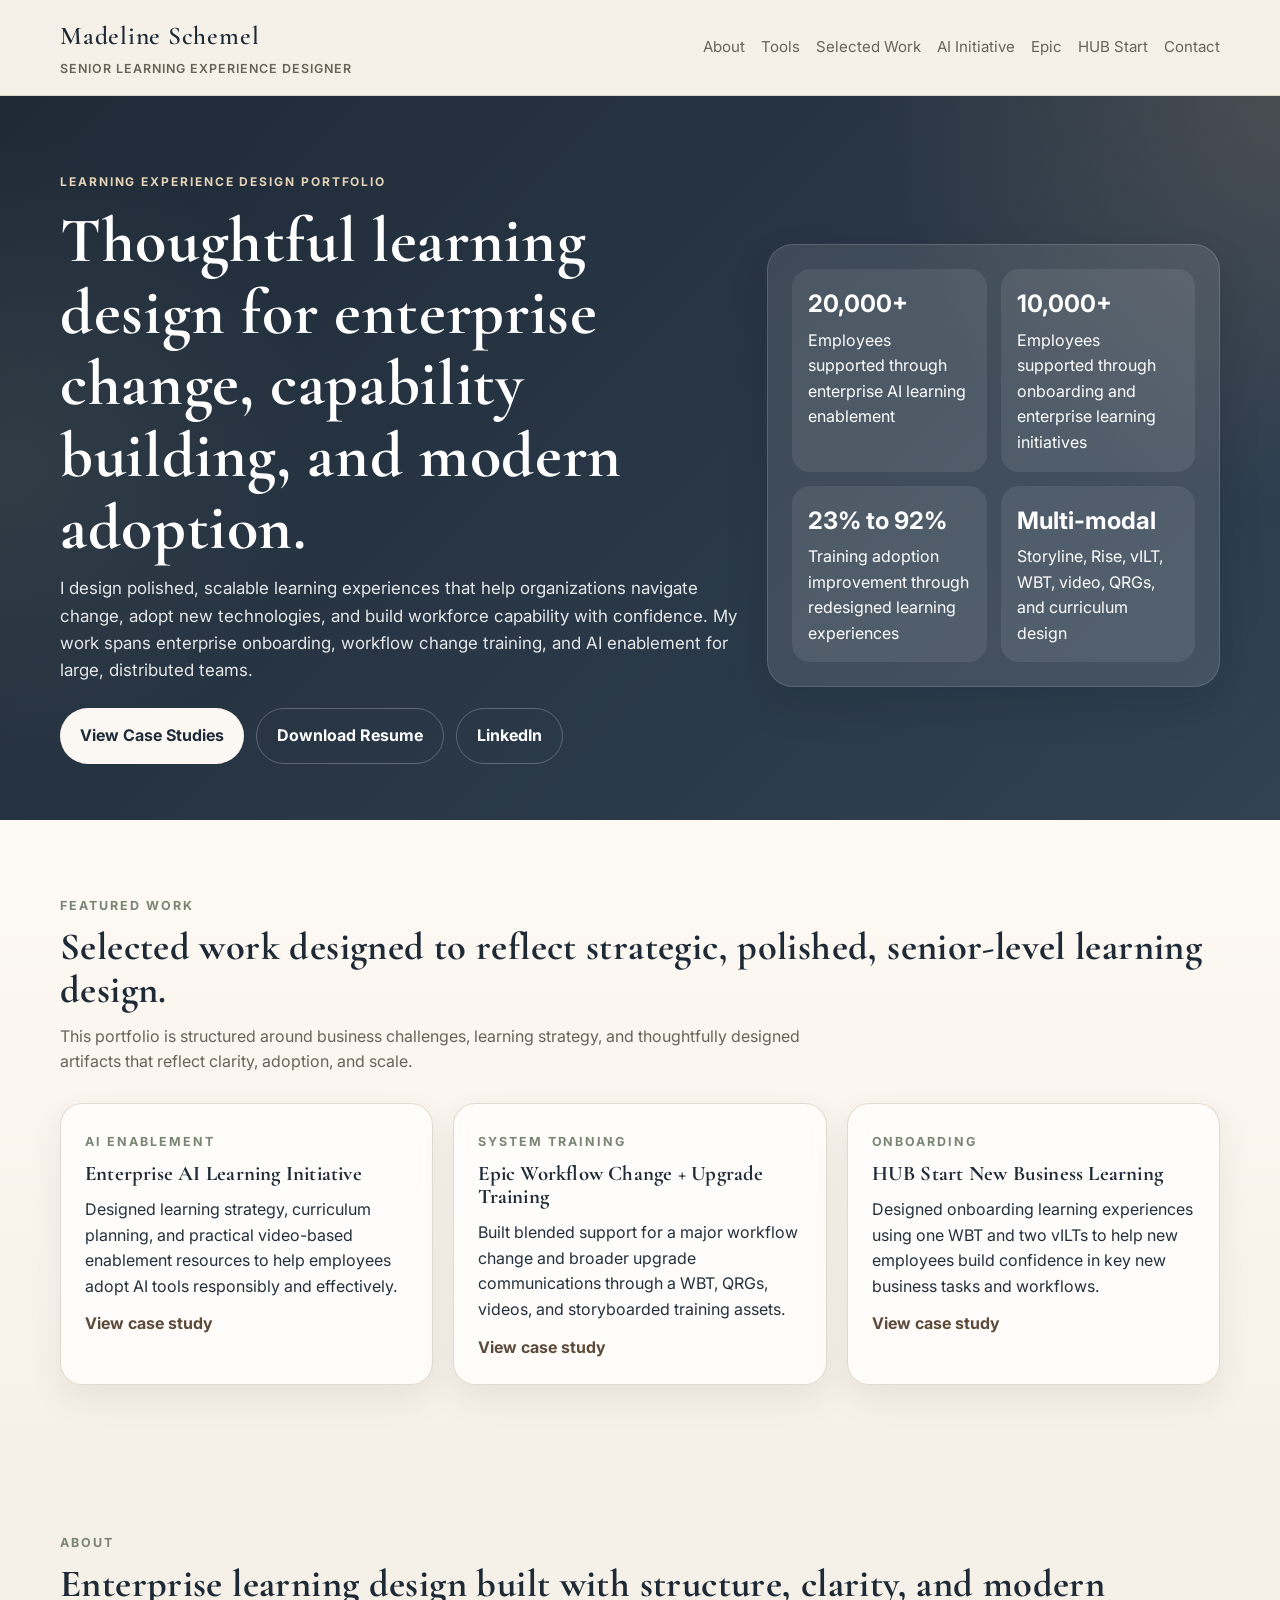
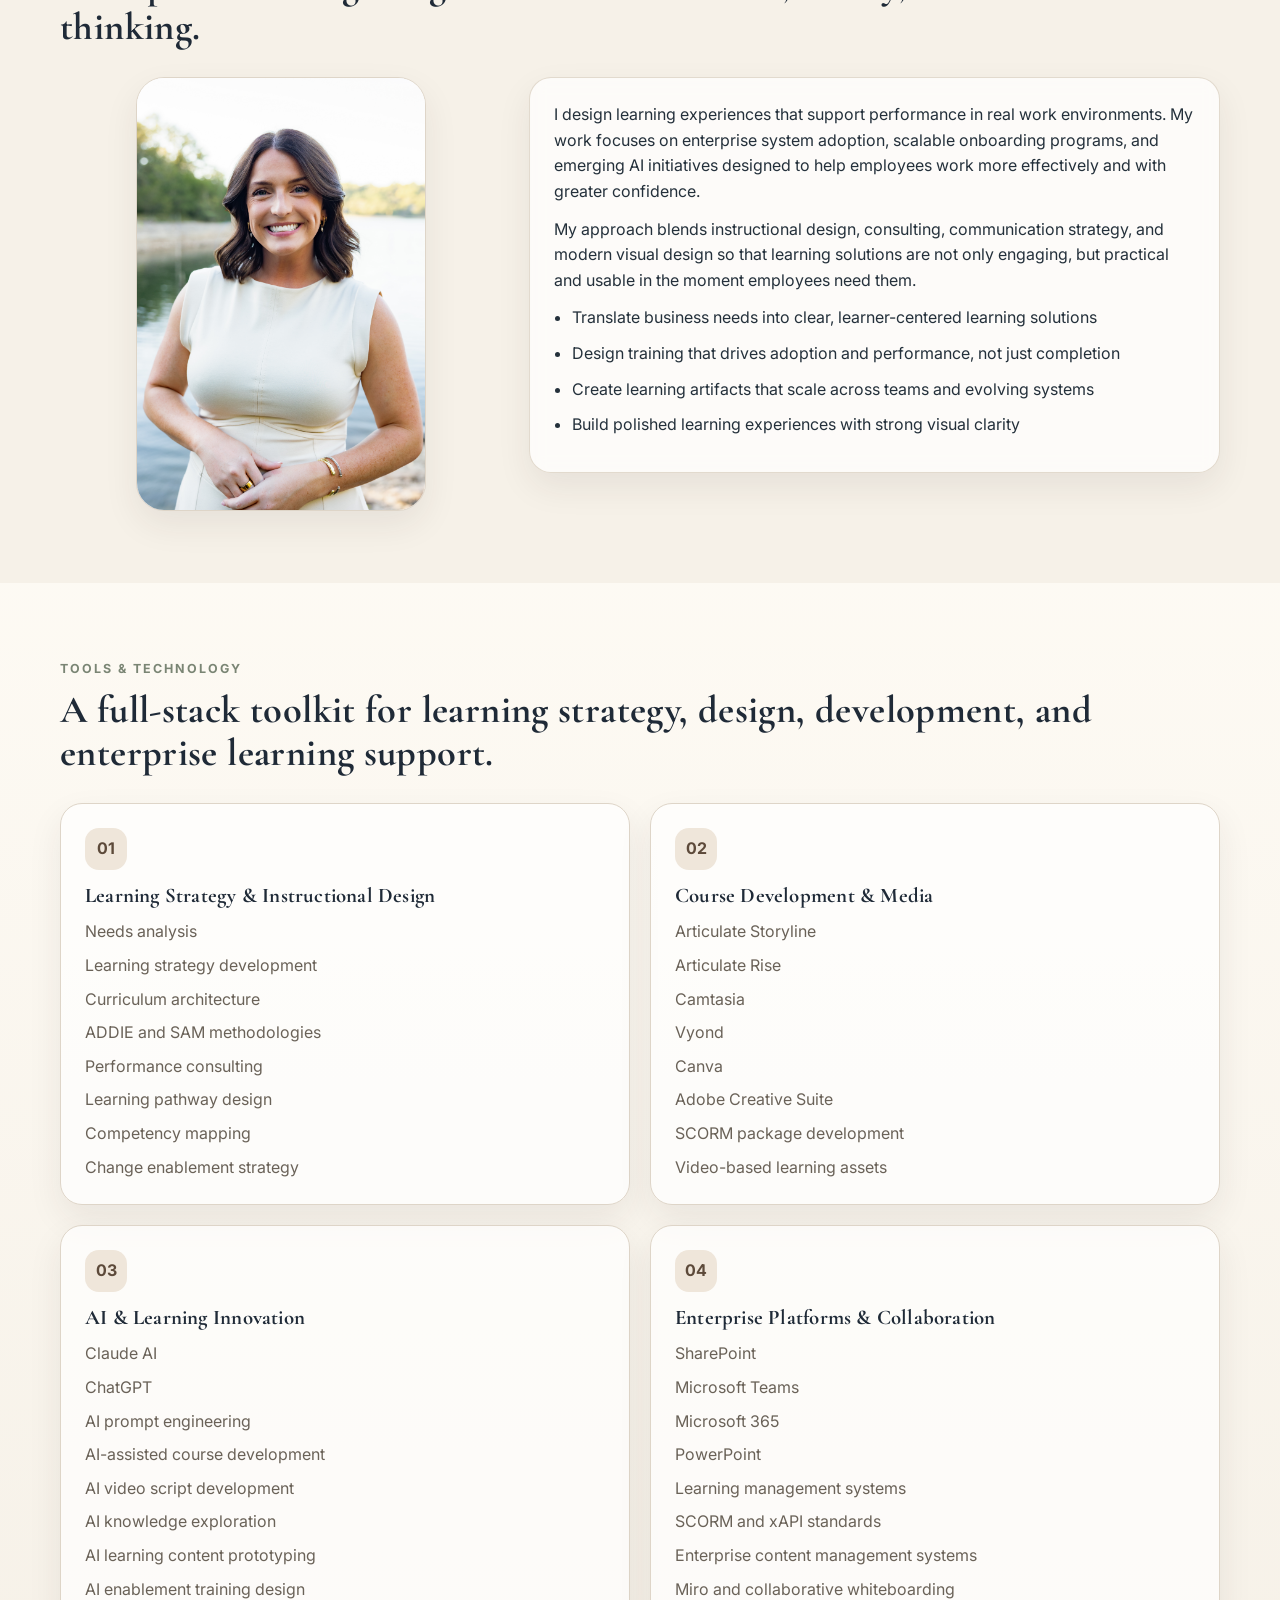
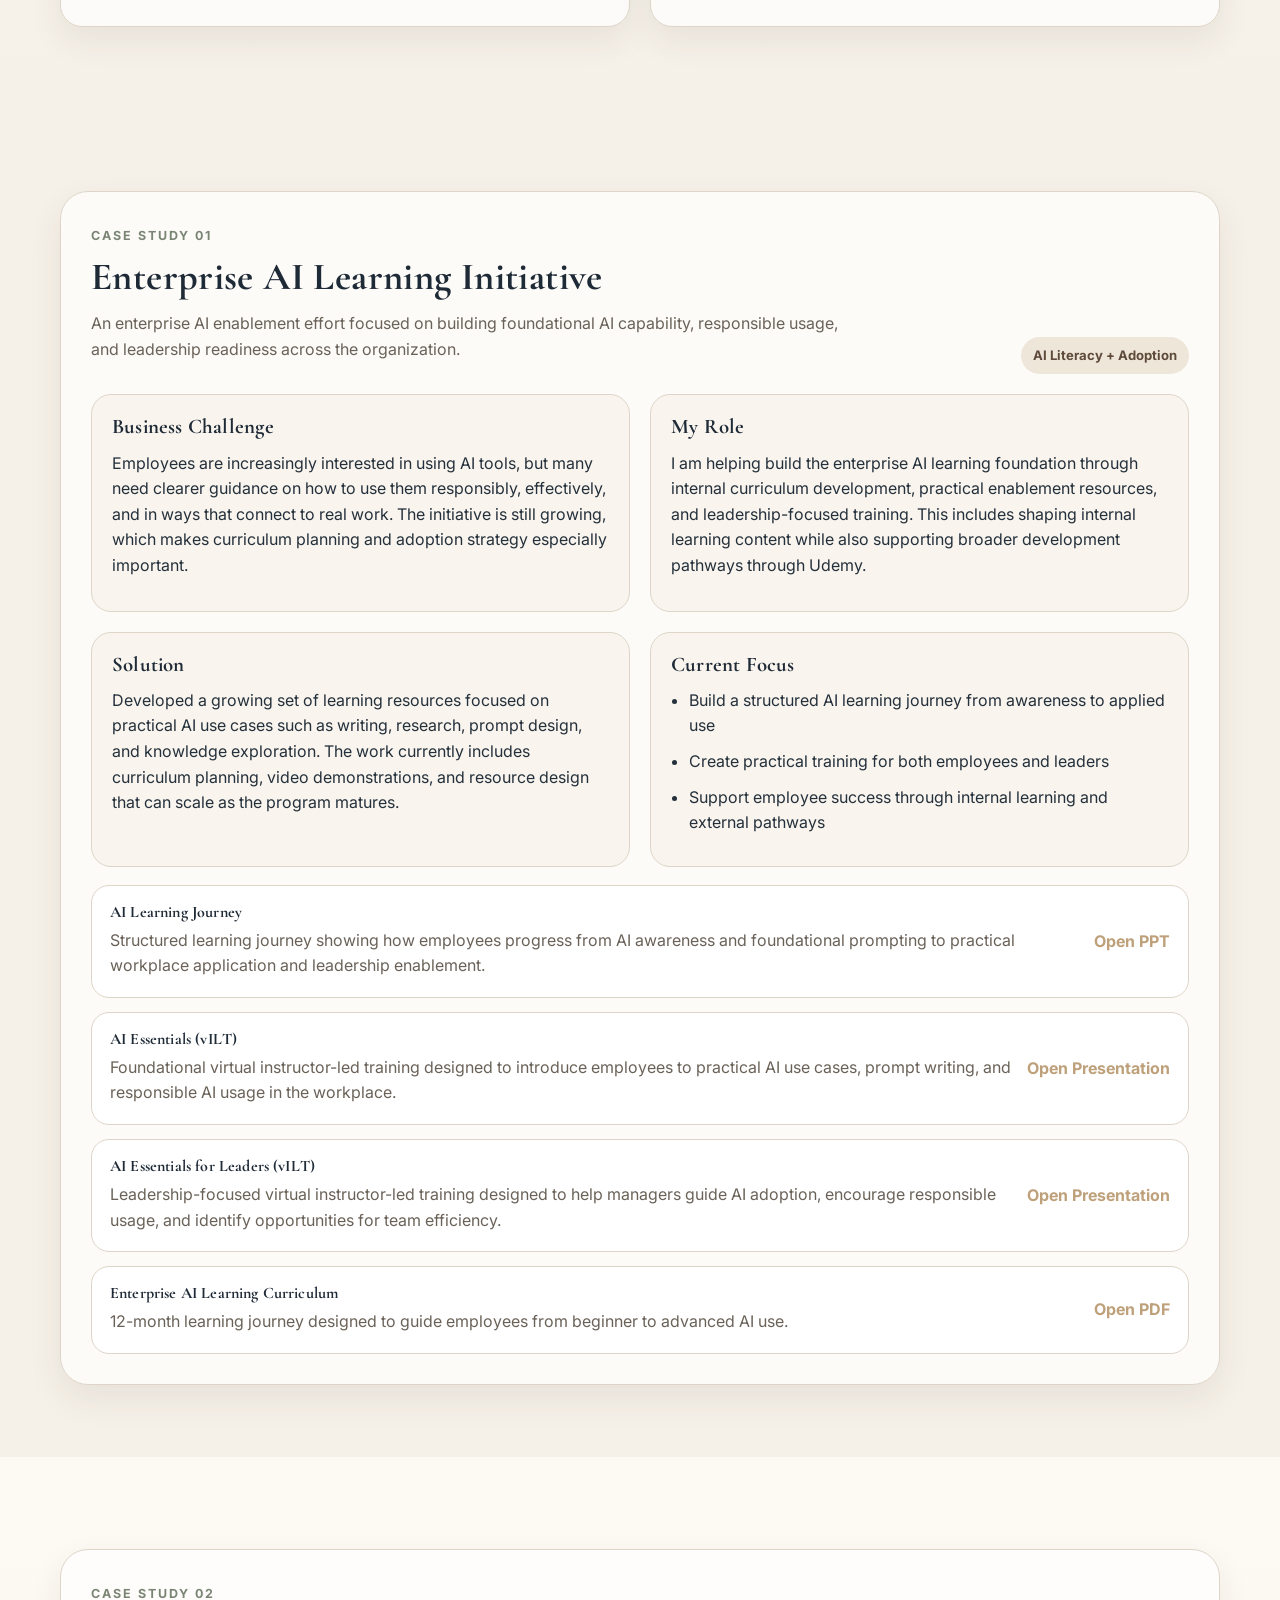
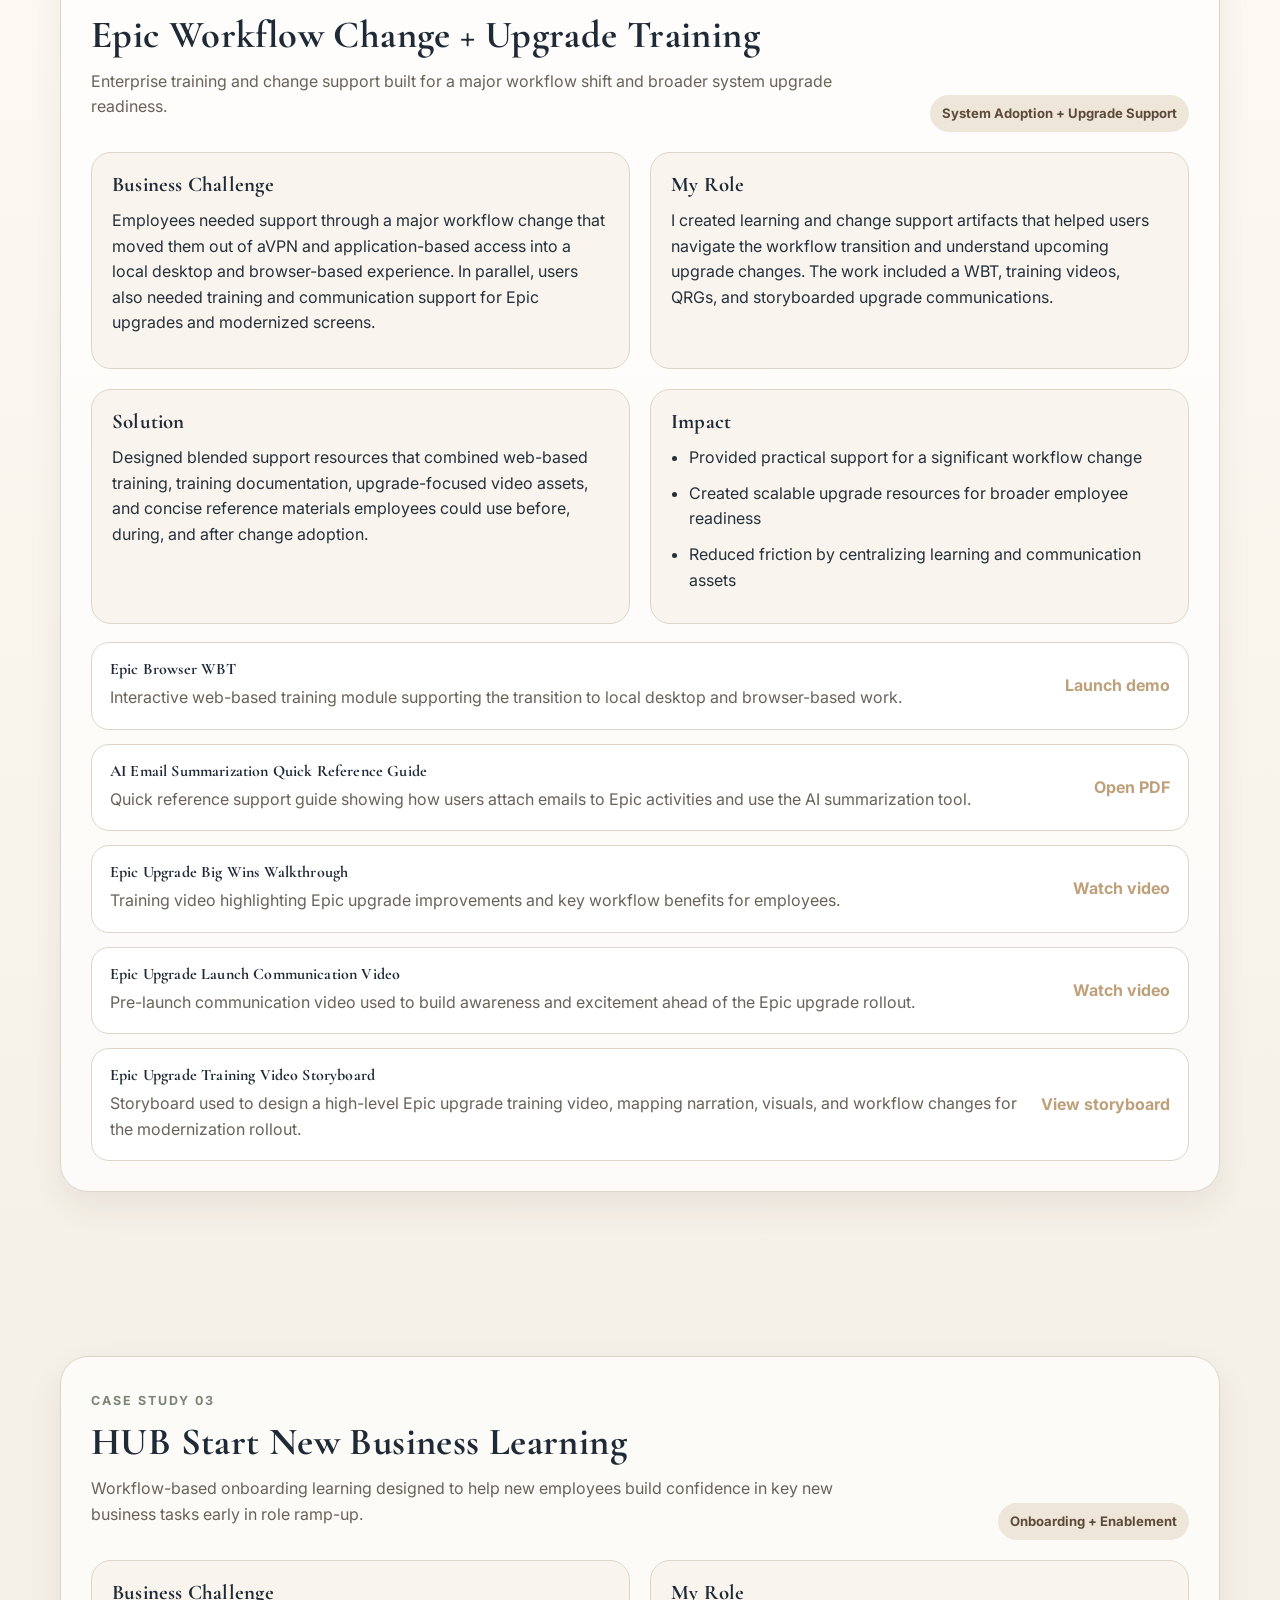
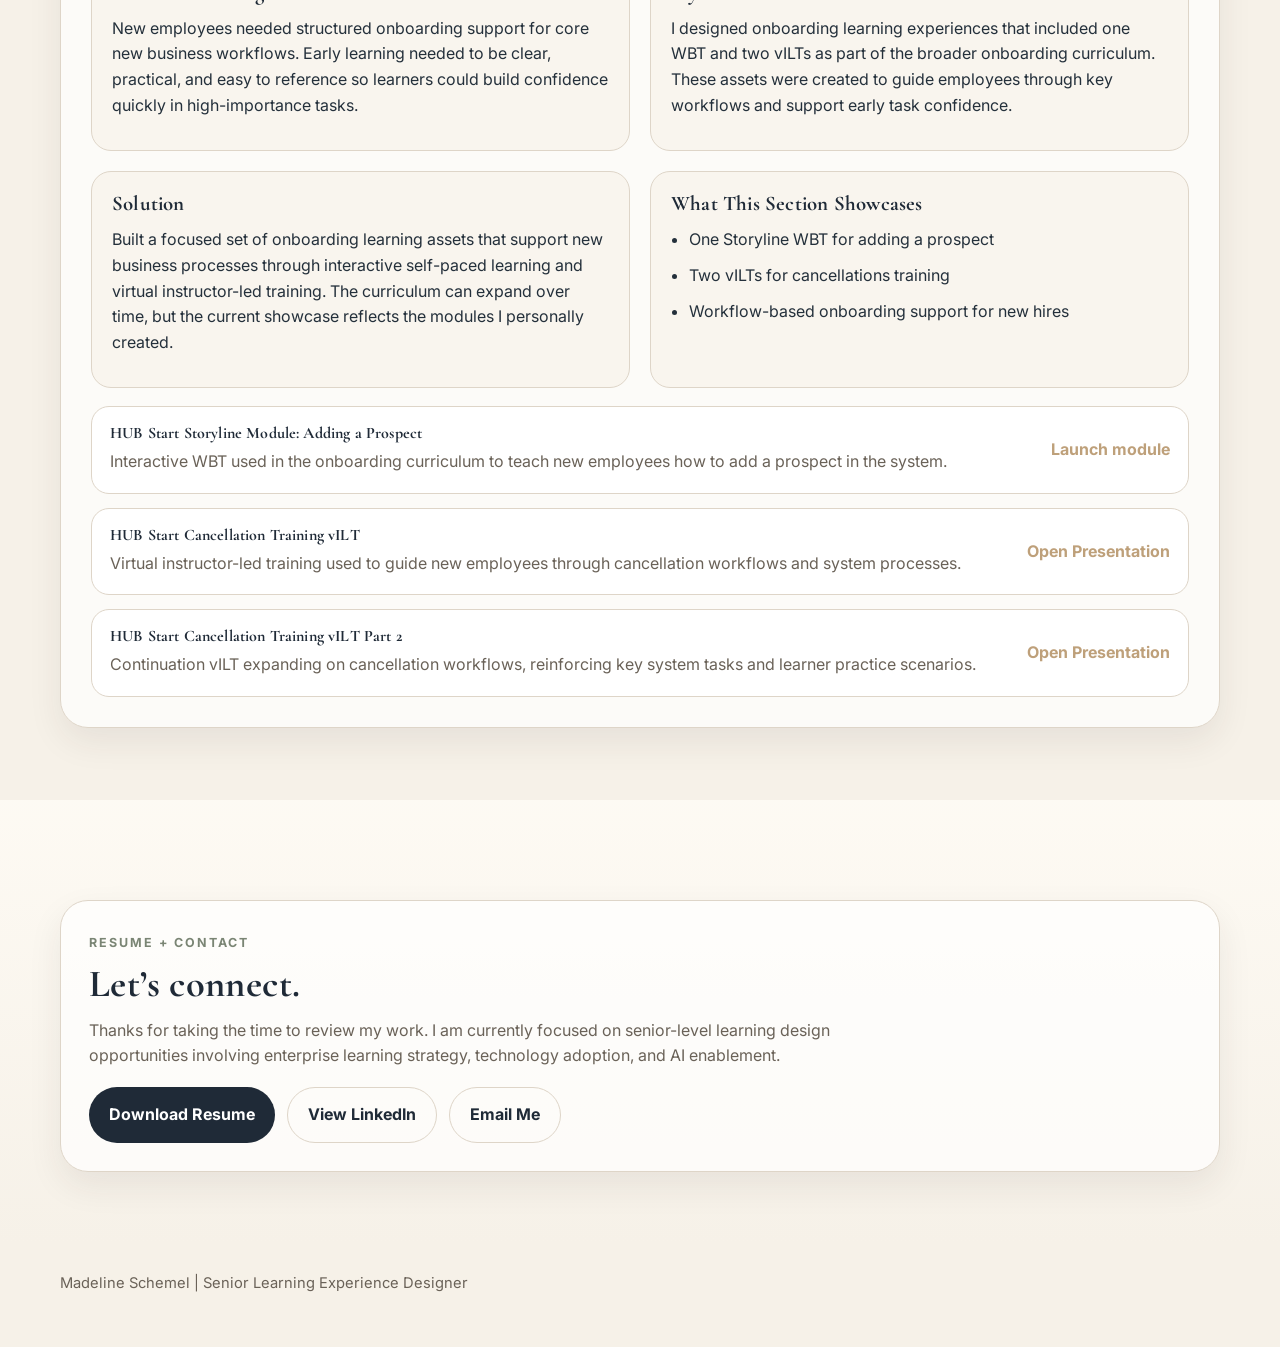
==== commit 84f9b39e: "Update 4.21.26" ====
--- a/index.html
+++ b/index.html
@@ -4,17 +4,24 @@
   <meta charset="UTF-8" />
   <meta name="viewport" content="width=device-width, initial-scale=1.0" />
   <title>Madeline Schemel | Senior Learning Experience Designer</title>
+  <link rel="preconnect" href="https://fonts.googleapis.com">
+  <link rel="preconnect" href="https://fonts.gstatic.com" crossorigin>
+  <link href="https://fonts.googleapis.com/css2?family=Cormorant+Garamond:wght@500;600;700&family=Inter:wght@400;500;600;700&display=swap" rel="stylesheet">
   <style>
     :root{
-      --navy:#0B1F3B;
-      --blue:#1676D2;
-      --green:#1F7A63;
-      --bg:#F6F8FB;
-      --card:#FFFFFF;
-      --text:#1F2937;
-      --muted:#5B6577;
-      --line:#E5EAF1;
-      --shadow:0 14px 34px rgba(11,31,59,.08);
+      --navy:#1F2A37;
+      --cream:#F6F1E8;
+      --warm-white:#FBF8F3;
+      --camel:#BEA07A;
+      --olive:#7A8574;
+      --brown:#5D4A3A;
+      --bg:var(--cream);
+      --card:rgba(255,255,255,.72);
+      --card-solid:#FFFFFF;
+      --text:#24303B;
+      --muted:#6A6258;
+      --line:#DED5C8;
+      --shadow:0 14px 34px rgba(53,43,34,.08);
       --radius:22px;
       --max:1160px;
     }
@@ -22,7 +29,7 @@
     html{scroll-behavior:smooth}
     body{
       margin:0;
-      font-family:Arial, Helvetica, sans-serif;
+      font-family:'Inter', Arial, sans-serif;
       color:var(--text);
       background:var(--bg);
       line-height:1.6;
@@ -32,7 +39,7 @@
     .container{width:min(calc(100% - 32px), var(--max));margin:0 auto}
     .site-header{
       position:sticky;top:0;z-index:20;
-      background:rgba(246,248,251,.92);
+      background:rgba(246,241,232,.92);
       backdrop-filter:blur(12px);
       border-bottom:1px solid var(--line);
     }
@@ -40,15 +47,15 @@
       display:flex;justify-content:space-between;align-items:center;gap:20px;
       padding:16px 0;
     }
-    .brand{font-weight:700;color:var(--navy)}
-    .brand small{display:block;font-size:.82rem;color:var(--muted);font-weight:600;margin-top:2px}
+    .brand{font-weight:600;color:var(--navy);font-family:'Cormorant Garamond', serif;font-size:1.6rem;letter-spacing:.03em}
+    .brand small{display:block;font-size:.78rem;color:var(--muted);font-weight:600;margin-top:2px;font-family:'Inter', Arial, sans-serif;letter-spacing:.08em;text-transform:uppercase}
     .nav-links{display:flex;flex-wrap:wrap;gap:16px;color:var(--muted);font-size:.94rem}
-    .nav-links a:hover{color:var(--blue)}
+    .nav-links a:hover{color:var(--camel)}
     .hero{
       background:
-        radial-gradient(circle at top right, rgba(22,118,210,.18), transparent 26%),
-        radial-gradient(circle at left center, rgba(31,122,99,.14), transparent 22%),
-        linear-gradient(135deg, var(--navy) 0%, #123A80 100%);
+        radial-gradient(circle at top right, rgba(190,160,122,.20), transparent 28%),
+        radial-gradient(circle at left center, rgba(122,133,116,.16), transparent 24%),
+        linear-gradient(135deg, #1F2A37 0%, #314253 100%);
       color:white;
       padding:72px 0 56px;
     }
@@ -64,10 +71,10 @@
       letter-spacing:.16em;
       text-transform:uppercase;
       font-weight:700;
-      color:#9DE3CF;
+      color:#E4D3B8;
       margin-bottom:14px;
     }
-    h1,h2,h3,h4{margin:0 0 12px;line-height:1.12;color:var(--navy)}
+    h1,h2,h3,h4{margin:0 0 12px;line-height:1.12;color:var(--navy);font-family:'Cormorant Garamond', serif;letter-spacing:.01em}
     .hero h1,.hero h2,.hero h3,.hero p{color:white}
     h1{font-size:clamp(2.4rem, 5vw, 4.6rem)}
     h2{font-size:clamp(1.8rem, 3vw, 2.7rem)}
@@ -81,11 +88,12 @@
       transition:transform .18s ease;
     }
     .button:hover{transform:translateY(-1px)}
-    .button.primary{background:white;color:var(--navy)}
-    .button.secondary{background:transparent;color:white;border:1px solid rgba(255,255,255,.28)}
+    .button.primary{background:var(--warm-white);color:var(--navy)}
+    .button.secondary{background:transparent;color:white;border:1px solid rgba(255,255,255,.24)}
     .hero-panel{
-      background:rgba(255,255,255,.08);
-      border:1px solid rgba(255,255,255,.12);
+      background:rgba(255,255,255,.10);
+      border:1px solid rgba(255,255,255,.14);
+      box-shadow:0 18px 42px rgba(10,13,18,.14);
       border-radius:26px;
       padding:24px;
     }
@@ -96,12 +104,12 @@
     }
     .stat{
       border-radius:18px;
-      background:rgba(255,255,255,.07);
+      background:rgba(255,255,255,.08);
       padding:16px;
     }
     .stat strong{display:block;font-size:1.5rem;margin-bottom:4px}
     .section{padding:72px 0}
-    .section.alt{background:linear-gradient(180deg, rgba(255,255,255,.7), rgba(246,248,251,.95))}
+    .section.alt{background:linear-gradient(180deg, rgba(255,252,246,.82), rgba(246,241,232,.96))}
     .lead{max-width:760px;color:var(--muted)}
     .cards-3{
       display:grid;
@@ -111,21 +119,22 @@
     }
     .card{
       background:var(--card);
-      border:1px solid var(--line);
+      border:1px solid rgba(222,213,200,.88);
       border-radius:var(--radius);
       box-shadow:var(--shadow);
       padding:24px;
+      backdrop-filter:blur(8px);
     }
     .tag{
       display:inline-block;
       font-size:.78rem;
-      letter-spacing:.12em;
+      letter-spacing:.16em;
       text-transform:uppercase;
       font-weight:700;
-      color:var(--green);
+      color:var(--olive);
       margin-bottom:10px;
     }
-    .case-link{color:var(--blue);font-weight:700}
+    .case-link{color:var(--brown);font-weight:700}
     .about-grid{
       display:grid;
       grid-template-columns:.78fr 1.22fr;
@@ -134,11 +143,13 @@
       margin-top:28px;
     }
     .headshot-card{
-      background:var(--card);
+      background:var(--card-solid);
       border:1px solid var(--line);
       border-radius:28px;
       box-shadow:var(--shadow);
       overflow:hidden;
+      max-width:290px;
+      justify-self:center;
     }
     .headshot-card img{width:100%;height:100%;object-fit:cover}
     .bullets{padding-left:18px;margin:12px 0 0}
@@ -159,7 +170,7 @@
     .tool-card .num{
       width:42px;height:42px;border-radius:14px;
       display:flex;align-items:center;justify-content:center;
-      background:#EAF5F1;color:var(--green);font-weight:700;margin-bottom:14px;
+      background:#EFE6DA;color:var(--brown);font-weight:700;margin-bottom:14px;
     }
     .list{display:grid;gap:8px;color:var(--muted)}
     .case-study{
@@ -177,7 +188,7 @@
     }
     .pill{
       display:inline-flex;align-items:center;padding:8px 12px;
-      border-radius:999px;background:#EAF5F1;color:var(--green);
+      border-radius:999px;background:#EFE6DA;color:var(--brown);
       font-size:.82rem;font-weight:700;
     }
     .case-grid{
@@ -186,7 +197,7 @@
       gap:20px;
     }
     .mini{
-      background:#FBFCFE;
+      background:#F9F5EE;
       border:1px solid var(--line);
       border-radius:20px;
       padding:20px;
@@ -212,7 +223,7 @@
     .artifact p{margin:0;color:var(--muted)}
     .artifact a{
       white-space:nowrap;
-      color:var(--blue);
+      color:var(--camel);
       font-weight:700;
     }
     .contact-card{
@@ -224,7 +235,7 @@
       margin-top:28px;
     }
     .contact-actions{display:flex;flex-wrap:wrap;gap:12px;margin-top:18px}
-    .button.blue{background:var(--blue);color:white}
+    .button.blue{background:var(--navy);color:white}
     .button.ghost{background:transparent;color:var(--navy);border:1px solid var(--line)}
     footer{padding:28px 0 52px;color:var(--muted);font-size:.92rem}
     @media (max-width: 980px){
@@ -249,7 +260,7 @@
       <nav class="nav-links">
         <a href="#about">About</a>
         <a href="#tools">Tools</a>
-        <a href="#featured">Projects</a>
+        <a href="#featured">Selected Work</a>
         <a href="#ai">AI Initiative</a>
         <a href="#epic">Epic</a>
         <a href="#hubstart">HUB Start</a>
@@ -262,8 +273,8 @@
     <div class="container hero-grid">
       <div>
         <span class="eyebrow">Learning Experience Design Portfolio</span>
-        <h1>Enterprise learning strategy, AI enablement, and digital learning transformation.</h1>
-        <p>I design scalable learning experiences that help organizations adopt new technologies, strengthen workforce capability, and improve performance at scale. My portfolio showcases enterprise onboarding, workflow change training, and AI learning strategy built for large, distributed teams.</p>
+        <h1>Thoughtful learning design for enterprise change, capability building, and modern adoption.</h1>
+        <p>I design polished, scalable learning experiences that help organizations navigate change, adopt new technologies, and build workforce capability with confidence. My work spans enterprise onboarding, workflow change training, and AI enablement for large, distributed teams.</p>
         <div class="hero-actions">
           <a class="button primary" href="#featured">View Case Studies</a>
           <a class="button secondary" href="docs/madeline-schemel-resume.pdf" target="_blank">Download Resume</a>
@@ -296,8 +307,8 @@
   <section class="section alt" id="featured">
     <div class="container">
       <span class="tag">Featured Work</span>
-      <h2>Three enterprise case studies built for senior-level learning roles.</h2>
-      <p class="lead">This portfolio is structured around business challenges, learning strategy, and artifacts that demonstrate how I design for adoption, clarity, and scale.</p>
+      <h2>Selected work designed to reflect strategic, polished, senior-level learning design.</h2>
+      <p class="lead">This portfolio is structured around business challenges, learning strategy, and thoughtfully designed artifacts that reflect clarity, adoption, and scale.</p>
 
       <div class="cards-3">
         <div class="card">
@@ -416,7 +427,7 @@
         <div>
           <span class="tag">Case Study 01</span>
           <h2>Enterprise AI Learning Initiative</h2>
-          <p class="lead">An emerging enterprise AI enablement effort focused on building internal curriculum, practical adoption resources, and scalable learning support.</p>
+          <p class="lead">An enterprise AI enablement effort focused on building foundational AI capability, responsible usage, and leadership readiness across the organization.</p>
         </div>
         <span class="pill">AI Literacy + Adoption</span>
       </div>
@@ -428,7 +439,7 @@
         </div>
         <div class="mini">
           <h3>My Role</h3>
-          <p>I am helping build the enterprise AI learning foundation through internal curriculum development, practical demonstrations, and enablement resources. This includes shaping learning content internally while also supporting broader development pathways through Udemy.</p>
+          <p>I am helping build the enterprise AI learning foundation through internal curriculum development, practical enablement resources, and leadership-focused training. This includes shaping internal learning content while also supporting broader development pathways through Udemy.</p>
         </div>
         <div class="mini">
           <h3>Solution</h3>
@@ -437,8 +448,8 @@
         <div class="mini">
           <h3>Current Focus</h3>
           <ul class="impact-list">
-            <li>Build a structured AI learning curriculum</li>
-            <li>Create practical, low-barrier learning resources</li>
+            <li>Build a structured AI learning journey from awareness to applied use</li>
+            <li>Create practical training for both employees and leaders</li>
             <li>Support employee success through internal learning and external pathways</li>
           </ul>
         </div>
@@ -447,17 +458,24 @@
       <div class="artifact-list">
         <div class="artifact">
           <div>
-            <h4>How I AI Video Demonstration</h4>
-            <p>Short learning video demonstrating practical Claude use cases for employees.</p>
-          </div>
-          <a href="artifacts/ai/how-i-ai-demo.mp4" target="_blank">Watch video</a>
-        </div>
-        <div class="artifact">
-          <div>
-            <h4>AI Video Series Content Roadmap</h4>
-            <p>Curriculum plan showing monthly AI learning topics and expanded short-form content strategy.</p>
-          </div>
-          <a href="docs/ai-video-topics.pdf" target="_blank">View document</a>
+            <h4>AI Learning Journey</h4>
+            <p>Structured learning journey showing how employees progress from AI awareness and foundational prompting to practical workplace application and leadership enablement.</p>
+          </div>
+          <a href="docs/ai-learning-journey.pdf" target="_blank">Open PPT</a>
+        </div>
+        <div class="artifact">
+          <div>
+            <h4>AI Essentials (vILT)</h4>
+            <p>Foundational virtual instructor-led training designed to introduce employees to practical AI use cases, prompt writing, and responsible AI usage in the workplace.</p>
+          </div>
+          <a href="docs/ai-essentials.zip" target="_blank">Open Presentation</a>
+        </div>
+        <div class="artifact">
+          <div>
+            <h4>AI Essentials for Leaders (vILT)</h4>
+            <p>Leadership-focused virtual instructor-led training designed to help managers guide AI adoption, encourage responsible usage, and identify opportunities for team efficiency.</p>
+          </div>
+          <a href="docs/ai-essentials-for-leaders.zip" target="_blank">Open Presentation</a>
         </div>
         <div class="artifact">
           <div>
@@ -591,14 +609,14 @@
             <h4>HUB Start Cancellation Training vILT</h4>
             <p>Virtual instructor-led training used to guide new employees through cancellation workflows and system processes.</p>
           </div>
-          <a href="docs/cancellations-vilt-pt1.pdf" target="_blank">Open PDF</a>
+          <a href="docs/cancellations-vilt-pt1.zip" target="_blank">Open Presentation</a>
         </div>
         <div class="artifact">
           <div>
             <h4>HUB Start Cancellation Training vILT Part 2</h4>
             <p>Continuation vILT expanding on cancellation workflows, reinforcing key system tasks and learner practice scenarios.</p>
           </div>
-          <a href="docs/cancellations-vilt-pt2.pdf" target="_blank">Open PDF</a>
+          <a href="docs/cancellations-vilt-pt2.zip" target="_blank">Open Presentation</a>
         </div>
       </div>
     </div>
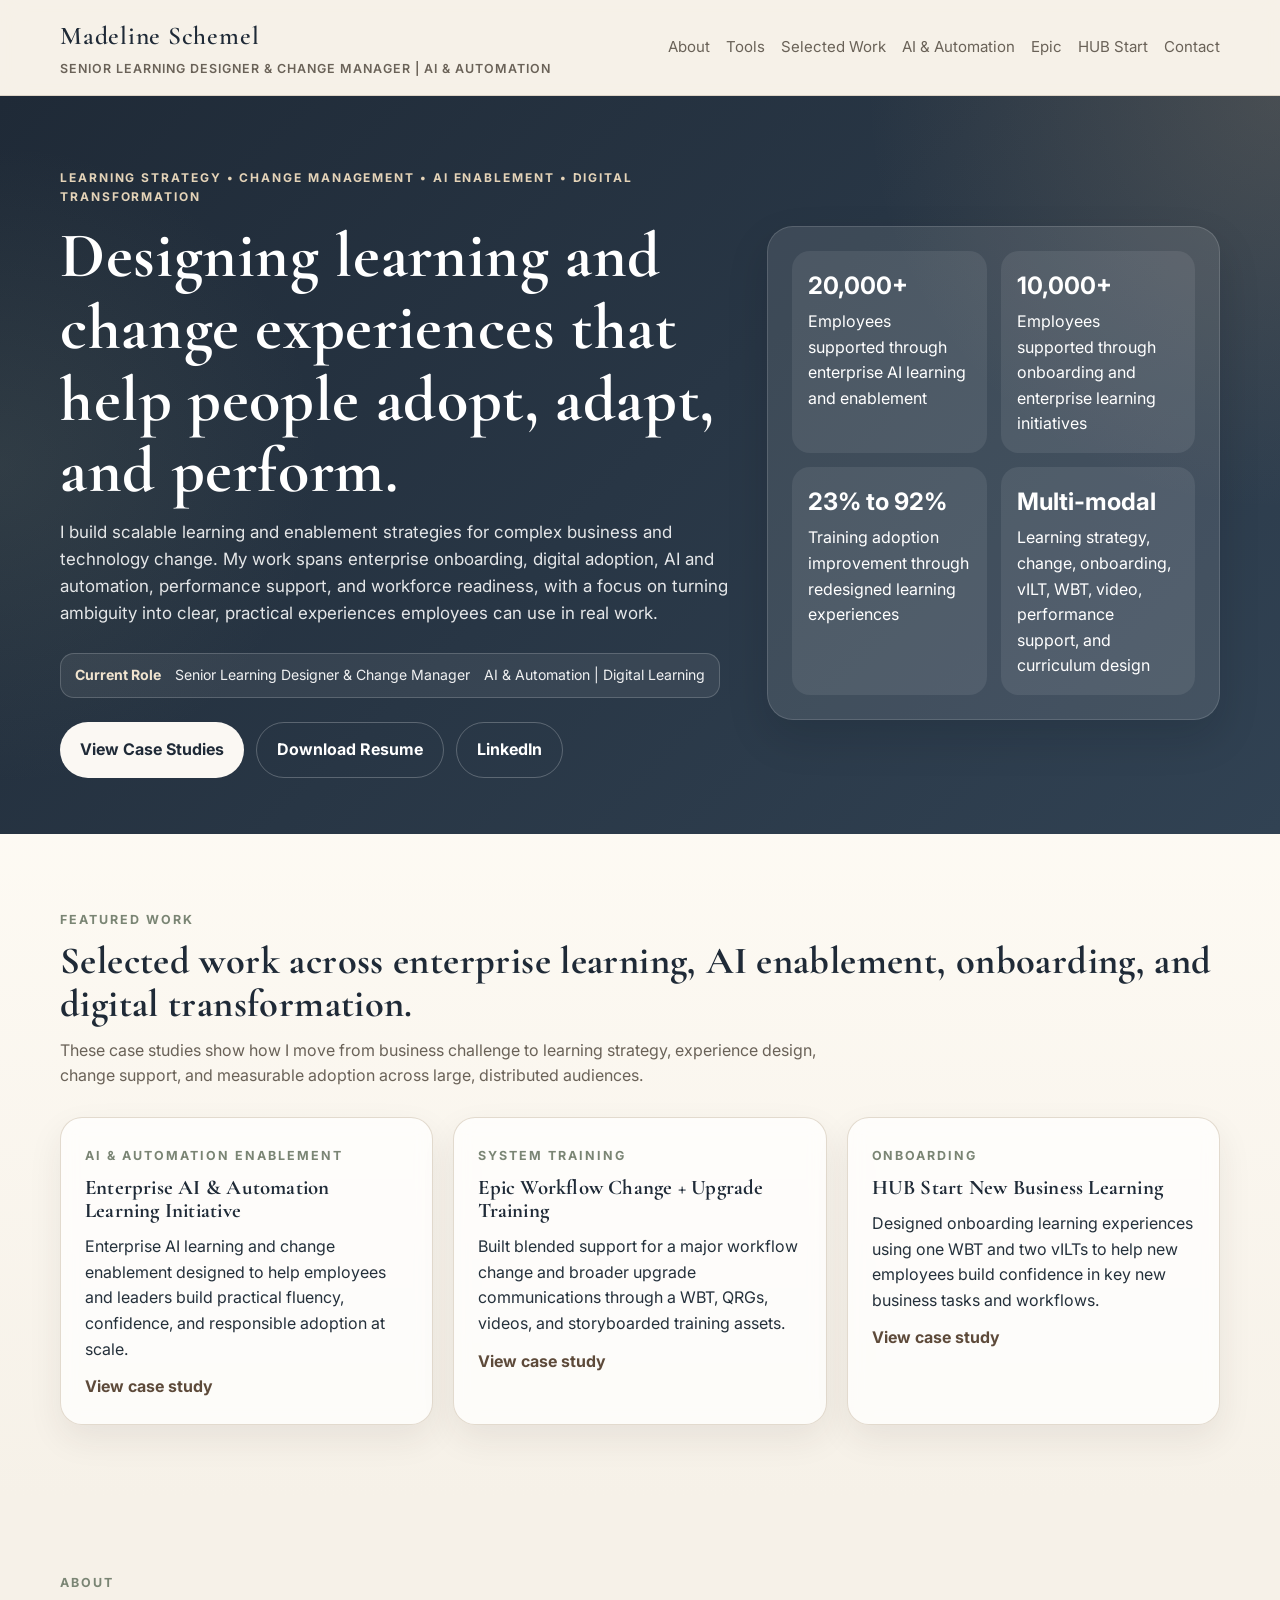
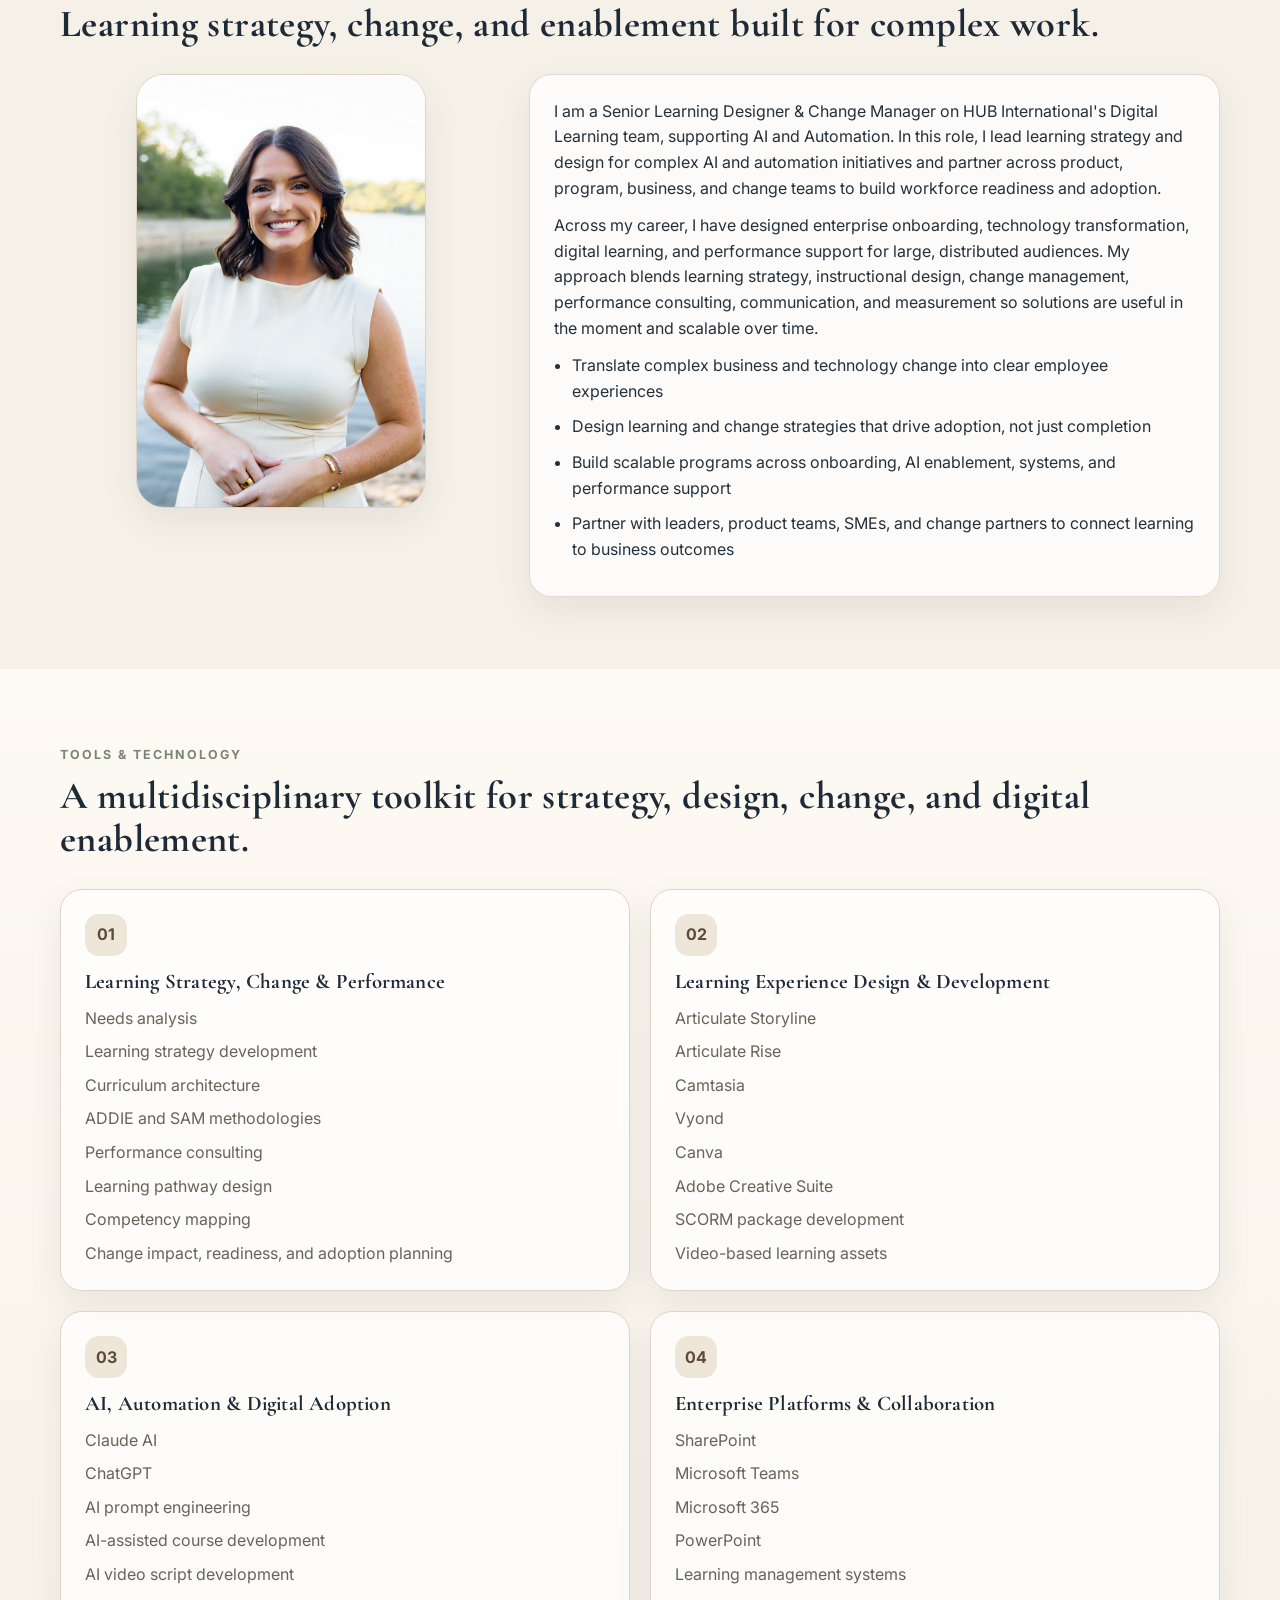
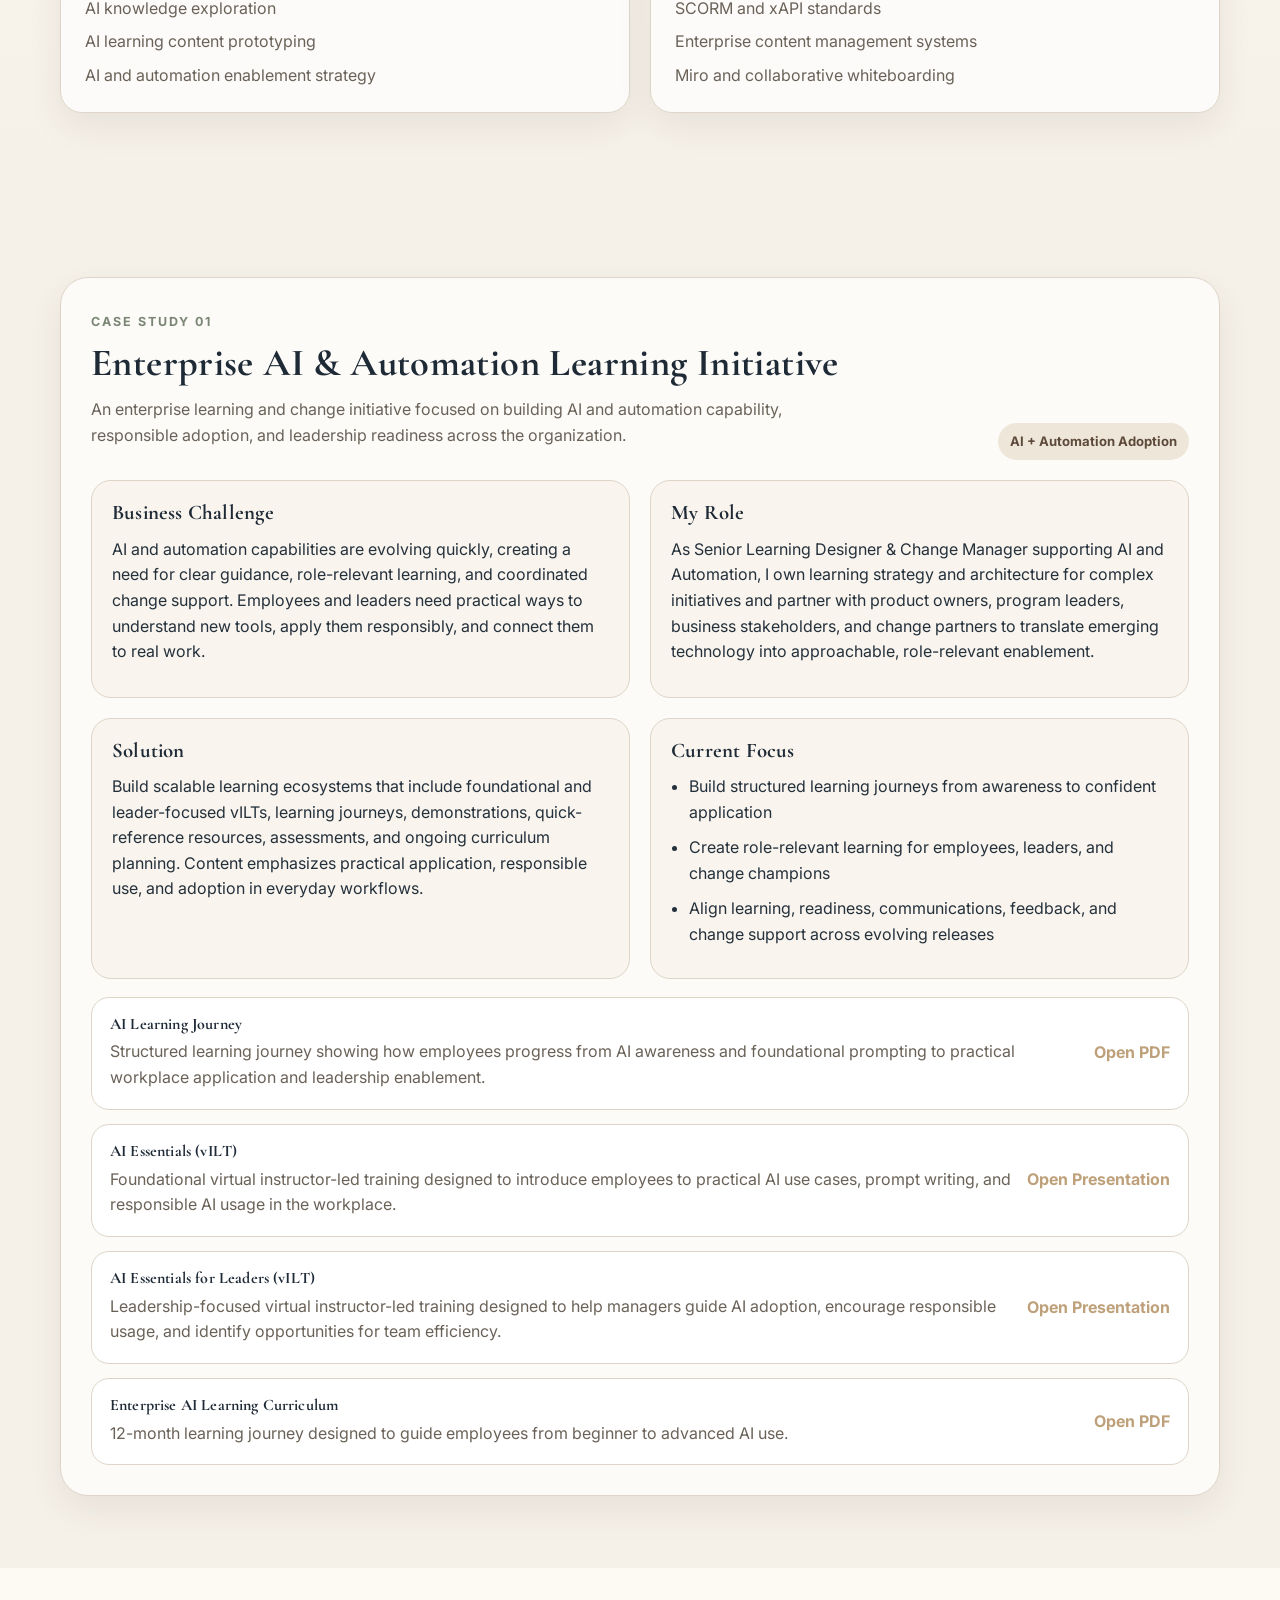
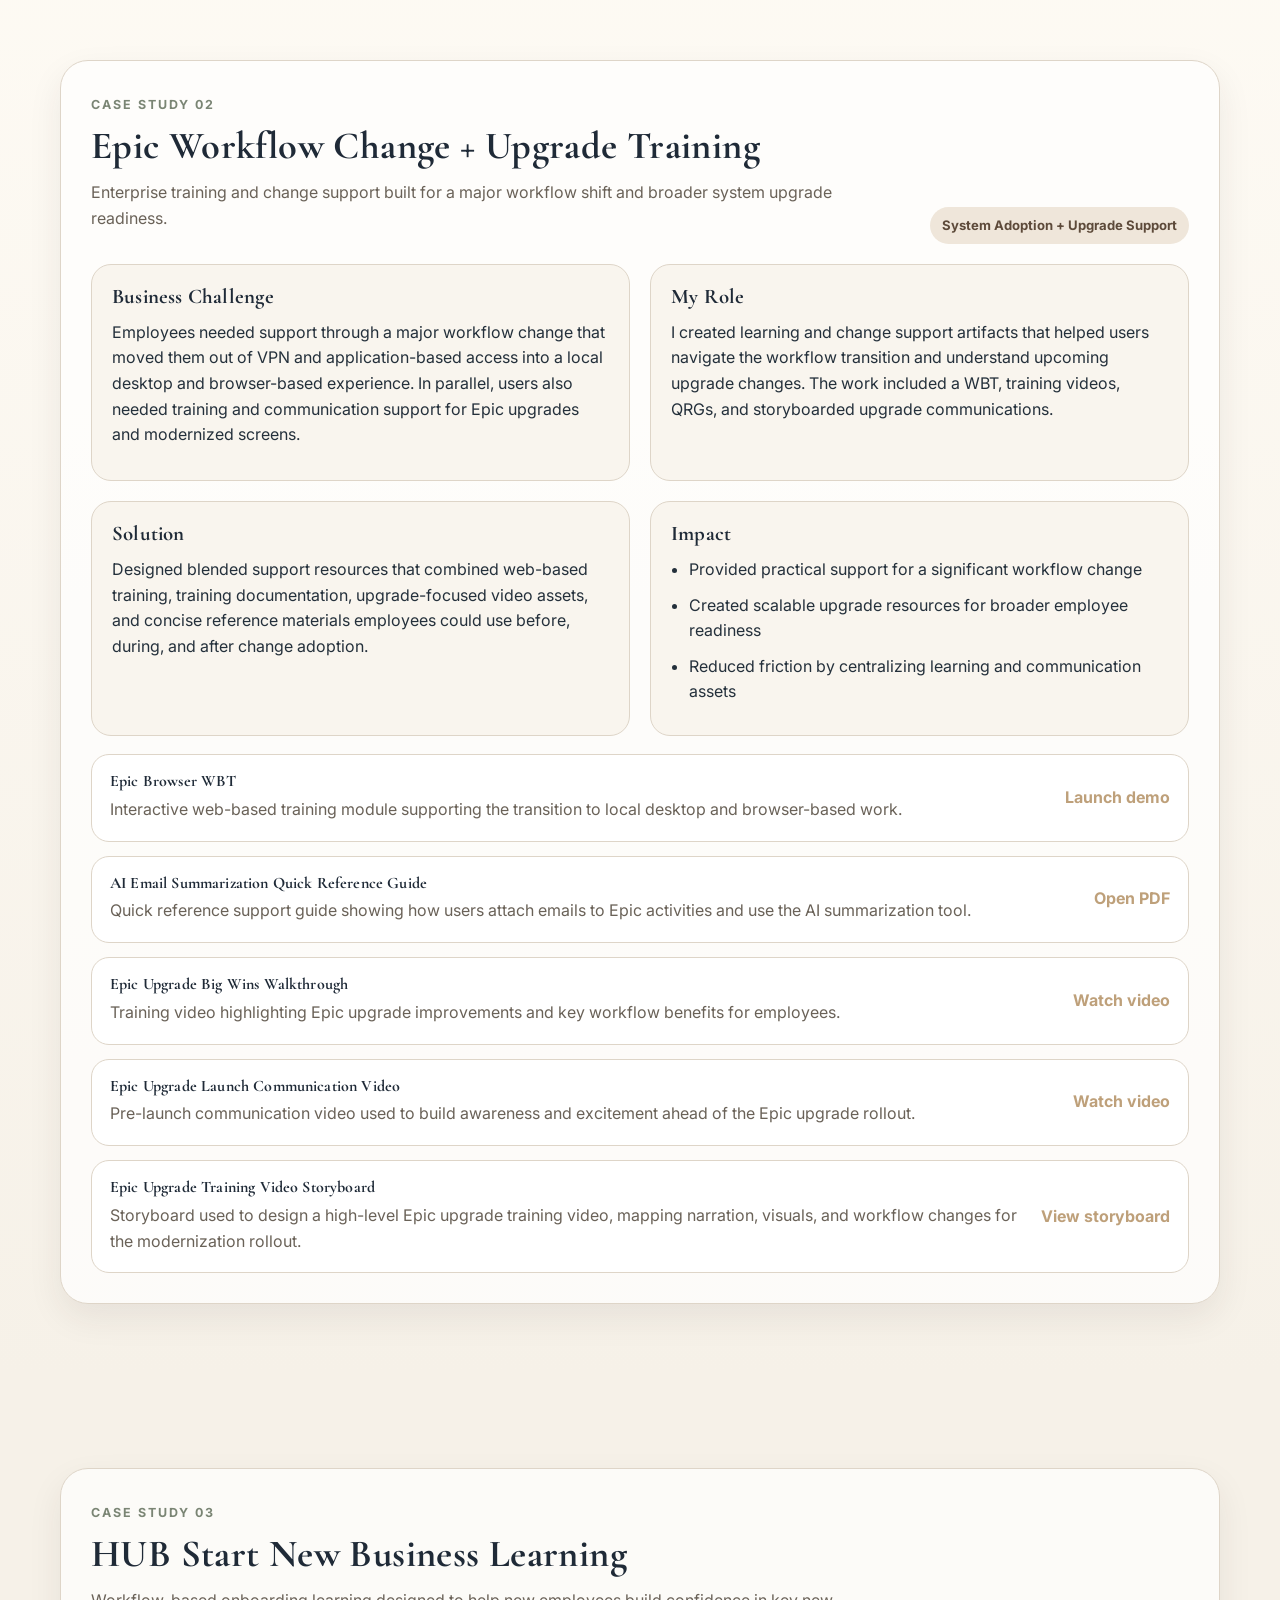
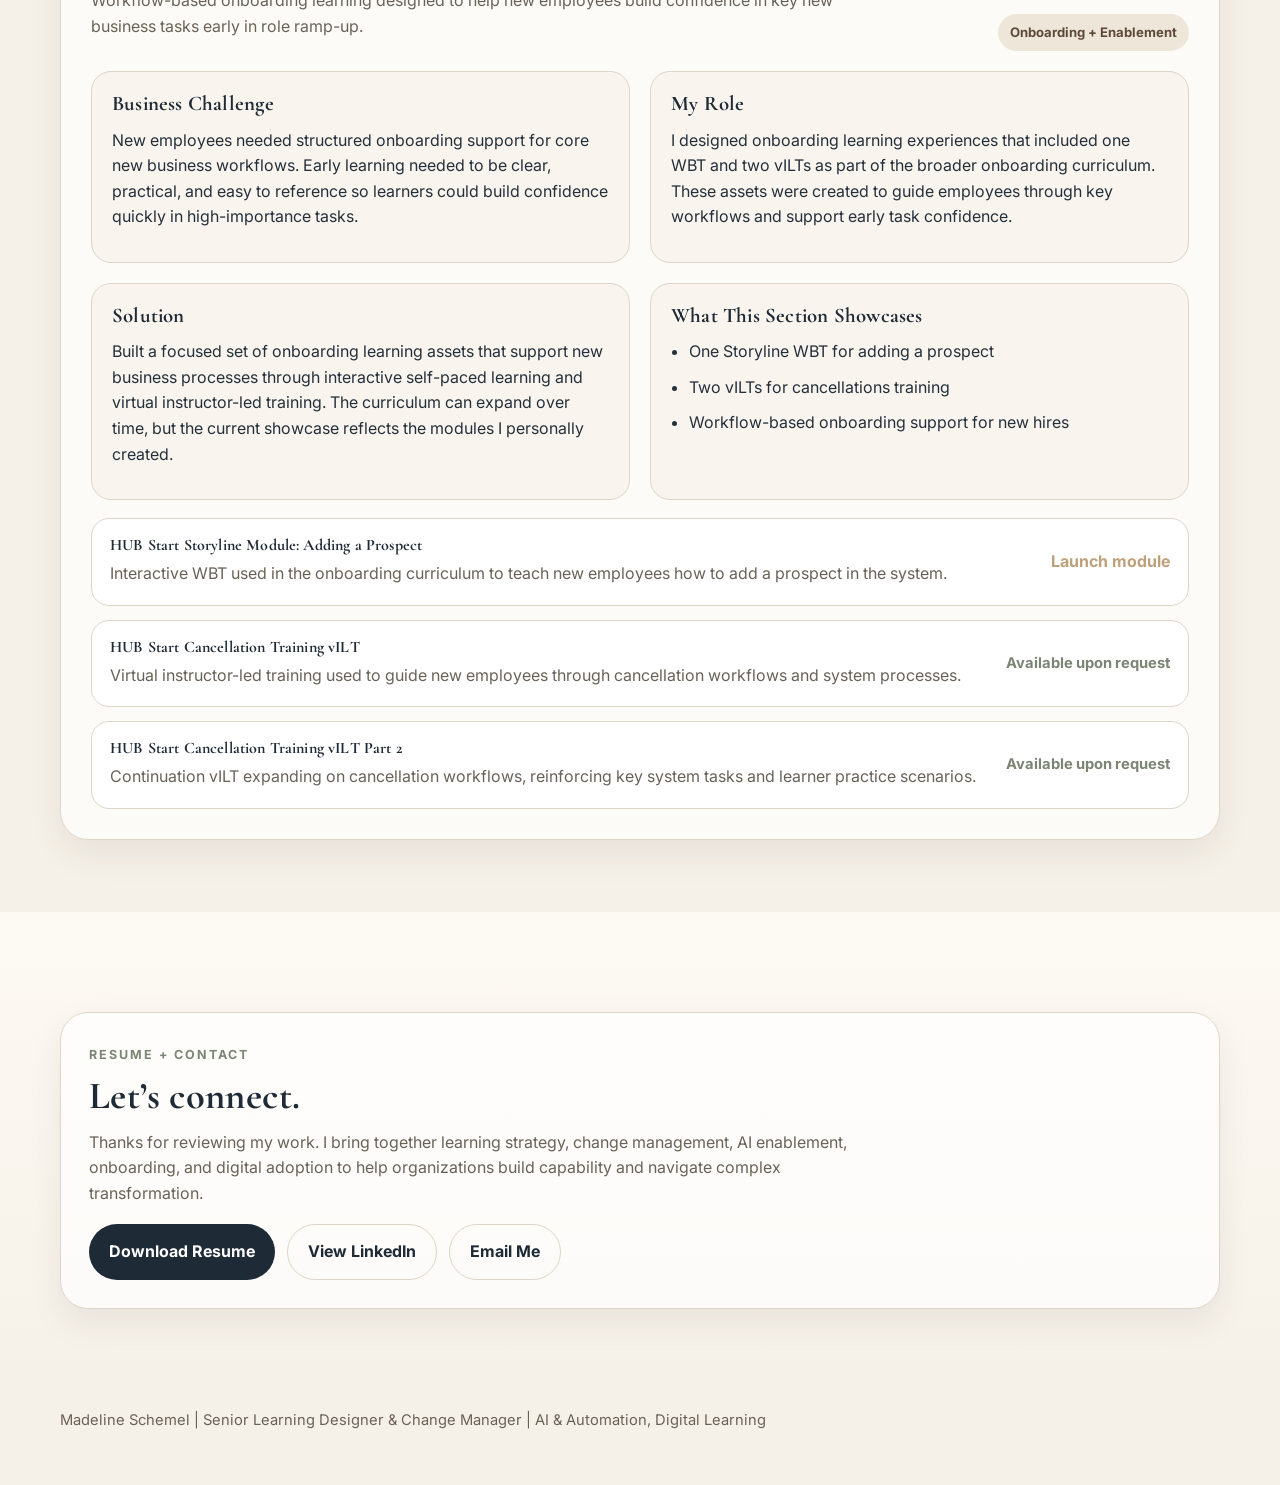
==== commit dabfa9a5: "Updated Master HTML" ====
--- a/index.html
+++ b/index.html
@@ -3,7 +3,8 @@
 <head>
   <meta charset="UTF-8" />
   <meta name="viewport" content="width=device-width, initial-scale=1.0" />
-  <title>Madeline Schemel | Senior Learning Experience Designer</title>
+  <title>Madeline Schemel | Senior Learning Designer & Change Manager</title>
+  <meta name="description" content="Madeline Schemel is a Senior Learning Designer & Change Manager specializing in enterprise learning strategy, AI and automation enablement, onboarding, digital adoption, and workforce transformation." />
   <link rel="preconnect" href="https://fonts.googleapis.com">
   <link rel="preconnect" href="https://fonts.gstatic.com" crossorigin>
   <link href="https://fonts.googleapis.com/css2?family=Cormorant+Garamond:wght@500;600;700&family=Inter:wght@400;500;600;700&display=swap" rel="stylesheet">
@@ -81,6 +82,8 @@
     h3{font-size:1.3rem}
     p{margin:0 0 12px}
     .hero p{font-size:1.06rem;color:rgba(255,255,255,.88)}
+    .role-callout{display:inline-flex;flex-wrap:wrap;gap:8px 14px;align-items:center;margin-top:14px;padding:10px 14px;border:1px solid rgba(255,255,255,.18);border-radius:14px;background:rgba(255,255,255,.07);font-size:.88rem;color:rgba(255,255,255,.92)}
+    .role-callout strong{color:#F1E4CF;font-weight:700}
     .hero-actions{display:flex;flex-wrap:wrap;gap:12px;margin-top:24px}
     .button{
       display:inline-flex;align-items:center;justify-content:center;
@@ -226,6 +229,12 @@
       color:var(--camel);
       font-weight:700;
     }
+    .availability{
+      white-space:nowrap;
+      color:var(--olive);
+      font-weight:700;
+      font-size:.92rem;
+    }
     .contact-card{
       background:var(--card);
       border:1px solid var(--line);
@@ -256,12 +265,12 @@
 <body>
   <header class="site-header">
     <div class="container nav">
-      <div class="brand">Madeline Schemel<small>Senior Learning Experience Designer</small></div>
+      <div class="brand">Madeline Schemel<small>Senior Learning Designer &amp; Change Manager | AI &amp; Automation</small></div>
       <nav class="nav-links">
         <a href="#about">About</a>
         <a href="#tools">Tools</a>
         <a href="#featured">Selected Work</a>
-        <a href="#ai">AI Initiative</a>
+        <a href="#ai">AI &amp; Automation</a>
         <a href="#epic">Epic</a>
         <a href="#hubstart">HUB Start</a>
         <a href="#contact">Contact</a>
@@ -272,9 +281,10 @@
   <section class="hero">
     <div class="container hero-grid">
       <div>
-        <span class="eyebrow">Learning Experience Design Portfolio</span>
-        <h1>Thoughtful learning design for enterprise change, capability building, and modern adoption.</h1>
-        <p>I design polished, scalable learning experiences that help organizations navigate change, adopt new technologies, and build workforce capability with confidence. My work spans enterprise onboarding, workflow change training, and AI enablement for large, distributed teams.</p>
+        <span class="eyebrow">Learning Strategy • Change Management • AI Enablement • Digital Transformation</span>
+        <h1>Designing learning and change experiences that help people adopt, adapt, and perform.</h1>
+        <p>I build scalable learning and enablement strategies for complex business and technology change. My work spans enterprise onboarding, digital adoption, AI and automation, performance support, and workforce readiness, with a focus on turning ambiguity into clear, practical experiences employees can use in real work.</p>
+        <div class="role-callout"><strong>Current Role</strong><span>Senior Learning Designer &amp; Change Manager</span><span>AI &amp; Automation | Digital Learning</span></div>
         <div class="hero-actions">
           <a class="button primary" href="#featured">View Case Studies</a>
           <a class="button secondary" href="docs/madeline-schemel-resume.pdf" target="_blank">Download Resume</a>
@@ -285,7 +295,7 @@
         <div class="stats-grid">
           <div class="stat">
             <strong>20,000+</strong>
-            <span>Employees supported through enterprise AI learning enablement</span>
+            <span>Employees supported through enterprise AI learning and enablement</span>
           </div>
           <div class="stat">
             <strong>10,000+</strong>
@@ -297,7 +307,7 @@
           </div>
           <div class="stat">
             <strong>Multi-modal</strong>
-            <span>Storyline, Rise, vILT, WBT, video, QRGs, and curriculum design</span>
+            <span>Learning strategy, change, onboarding, vILT, WBT, video, performance support, and curriculum design</span>
           </div>
         </div>
       </aside>
@@ -307,14 +317,14 @@
   <section class="section alt" id="featured">
     <div class="container">
       <span class="tag">Featured Work</span>
-      <h2>Selected work designed to reflect strategic, polished, senior-level learning design.</h2>
-      <p class="lead">This portfolio is structured around business challenges, learning strategy, and thoughtfully designed artifacts that reflect clarity, adoption, and scale.</p>
+      <h2>Selected work across enterprise learning, AI enablement, onboarding, and digital transformation.</h2>
+      <p class="lead">These case studies show how I move from business challenge to learning strategy, experience design, change support, and measurable adoption across large, distributed audiences.</p>
 
       <div class="cards-3">
         <div class="card">
-          <span class="tag">AI Enablement</span>
-          <h3>Enterprise AI Learning Initiative</h3>
-          <p>Designed learning strategy, curriculum planning, and practical video-based enablement resources to help employees adopt AI tools responsibly and effectively.</p>
+          <span class="tag">AI &amp; Automation Enablement</span>
+          <h3>Enterprise AI &amp; Automation Learning Initiative</h3>
+          <p>Enterprise AI learning and change enablement designed to help employees and leaders build practical fluency, confidence, and responsible adoption at scale.</p>
           <a class="case-link" href="#ai">View case study</a>
         </div>
         <div class="card">
@@ -336,19 +346,19 @@
   <section class="section" id="about">
     <div class="container">
       <span class="tag">About</span>
-      <h2>Enterprise learning design built with structure, clarity, and modern thinking.</h2>
+      <h2>Learning strategy, change, and enablement built for complex work.</h2>
       <div class="about-grid">
         <div class="headshot-card">
           <img src="images/headshot.jpg" alt="Madeline Schemel headshot">
         </div>
         <div class="card">
-          <p>I design learning experiences that support performance in real work environments. My work focuses on enterprise system adoption, scalable onboarding programs, and emerging AI initiatives designed to help employees work more effectively and with greater confidence.</p>
-          <p>My approach blends instructional design, consulting, communication strategy, and modern visual design so that learning solutions are not only engaging, but practical and usable in the moment employees need them.</p>
+          <p>I am a Senior Learning Designer &amp; Change Manager on HUB International's Digital Learning team, supporting AI and Automation. In this role, I lead learning strategy and design for complex AI and automation initiatives and partner across product, program, business, and change teams to build workforce readiness and adoption.</p>
+          <p>Across my career, I have designed enterprise onboarding, technology transformation, digital learning, and performance support for large, distributed audiences. My approach blends learning strategy, instructional design, change management, performance consulting, communication, and measurement so solutions are useful in the moment and scalable over time.</p>
           <ul class="bullets">
-            <li>Translate business needs into clear, learner-centered learning solutions</li>
-            <li>Design training that drives adoption and performance, not just completion</li>
-            <li>Create learning artifacts that scale across teams and evolving systems</li>
-            <li>Build polished learning experiences with strong visual clarity</li>
+            <li>Translate complex business and technology change into clear employee experiences</li>
+            <li>Design learning and change strategies that drive adoption, not just completion</li>
+            <li>Build scalable programs across onboarding, AI enablement, systems, and performance support</li>
+            <li>Partner with leaders, product teams, SMEs, and change partners to connect learning to business outcomes</li>
           </ul>
         </div>
       </div>
@@ -358,12 +368,12 @@
   <section class="section alt" id="tools">
     <div class="container">
       <span class="tag">Tools & Technology</span>
-      <h2>A full-stack toolkit for learning strategy, design, development, and enterprise learning support.</h2>
+      <h2>A multidisciplinary toolkit for strategy, design, change, and digital enablement.</h2>
 
       <div class="tools-grid">
         <div class="tool-card">
           <div class="num">01</div>
-          <h3>Learning Strategy & Instructional Design</h3>
+          <h3>Learning Strategy, Change &amp; Performance</h3>
           <div class="list">
             <span>Needs analysis</span>
             <span>Learning strategy development</span>
@@ -372,12 +382,12 @@
             <span>Performance consulting</span>
             <span>Learning pathway design</span>
             <span>Competency mapping</span>
-            <span>Change enablement strategy</span>
+            <span>Change impact, readiness, and adoption planning</span>
           </div>
         </div>
         <div class="tool-card">
           <div class="num">02</div>
-          <h3>Course Development & Media</h3>
+          <h3>Learning Experience Design &amp; Development</h3>
           <div class="list">
             <span>Articulate Storyline</span>
             <span>Articulate Rise</span>
@@ -391,7 +401,7 @@
         </div>
         <div class="tool-card">
           <div class="num">03</div>
-          <h3>AI & Learning Innovation</h3>
+          <h3>AI, Automation &amp; Digital Adoption</h3>
           <div class="list">
             <span>Claude AI</span>
             <span>ChatGPT</span>
@@ -400,7 +410,7 @@
             <span>AI video script development</span>
             <span>AI knowledge exploration</span>
             <span>AI learning content prototyping</span>
-            <span>AI enablement training design</span>
+            <span>AI and automation enablement strategy</span>
           </div>
         </div>
         <div class="tool-card">
@@ -426,31 +436,31 @@
       <div class="case-head">
         <div>
           <span class="tag">Case Study 01</span>
-          <h2>Enterprise AI Learning Initiative</h2>
-          <p class="lead">An enterprise AI enablement effort focused on building foundational AI capability, responsible usage, and leadership readiness across the organization.</p>
-        </div>
-        <span class="pill">AI Literacy + Adoption</span>
+          <h2>Enterprise AI &amp; Automation Learning Initiative</h2>
+          <p class="lead">An enterprise learning and change initiative focused on building AI and automation capability, responsible adoption, and leadership readiness across the organization.</p>
+        </div>
+        <span class="pill">AI + Automation Adoption</span>
       </div>
 
       <div class="case-grid">
         <div class="mini">
           <h3>Business Challenge</h3>
-          <p>Employees are increasingly interested in using AI tools, but many need clearer guidance on how to use them responsibly, effectively, and in ways that connect to real work. The initiative is still growing, which makes curriculum planning and adoption strategy especially important.</p>
+          <p>AI and automation capabilities are evolving quickly, creating a need for clear guidance, role-relevant learning, and coordinated change support. Employees and leaders need practical ways to understand new tools, apply them responsibly, and connect them to real work.</p>
         </div>
         <div class="mini">
           <h3>My Role</h3>
-          <p>I am helping build the enterprise AI learning foundation through internal curriculum development, practical enablement resources, and leadership-focused training. This includes shaping internal learning content while also supporting broader development pathways through Udemy.</p>
+          <p>As Senior Learning Designer &amp; Change Manager supporting AI and Automation, I own learning strategy and architecture for complex initiatives and partner with product owners, program leaders, business stakeholders, and change partners to translate emerging technology into approachable, role-relevant enablement.</p>
         </div>
         <div class="mini">
           <h3>Solution</h3>
-          <p>Developed a growing set of learning resources focused on practical AI use cases such as writing, research, prompt design, and knowledge exploration. The work currently includes curriculum planning, video demonstrations, and resource design that can scale as the program matures.</p>
+          <p>Build scalable learning ecosystems that include foundational and leader-focused vILTs, learning journeys, demonstrations, quick-reference resources, assessments, and ongoing curriculum planning. Content emphasizes practical application, responsible use, and adoption in everyday workflows.</p>
         </div>
         <div class="mini">
           <h3>Current Focus</h3>
           <ul class="impact-list">
-            <li>Build a structured AI learning journey from awareness to applied use</li>
-            <li>Create practical training for both employees and leaders</li>
-            <li>Support employee success through internal learning and external pathways</li>
+            <li>Build structured learning journeys from awareness to confident application</li>
+            <li>Create role-relevant learning for employees, leaders, and change champions</li>
+            <li>Align learning, readiness, communications, feedback, and change support across evolving releases</li>
           </ul>
         </div>
       </div>
@@ -461,7 +471,7 @@
             <h4>AI Learning Journey</h4>
             <p>Structured learning journey showing how employees progress from AI awareness and foundational prompting to practical workplace application and leadership enablement.</p>
           </div>
-          <a href="docs/ai-learning-journey.pdf" target="_blank">Open PPT</a>
+          <a href="docs/ai-learning-journey.pdf" target="_blank">Open PDF</a>
         </div>
         <div class="artifact">
           <div>
@@ -502,7 +512,7 @@
       <div class="case-grid">
         <div class="mini">
           <h3>Business Challenge</h3>
-          <p>Employees needed support through a major workflow change that moved them out of aVPN and application-based access into a local desktop and browser-based experience. In parallel, users also needed training and communication support for Epic upgrades and modernized screens.</p>
+          <p>Employees needed support through a major workflow change that moved them out of VPN and application-based access into a local desktop and browser-based experience. In parallel, users also needed training and communication support for Epic upgrades and modernized screens.</p>
         </div>
         <div class="mini">
           <h3>My Role</h3>
@@ -609,14 +619,14 @@
             <h4>HUB Start Cancellation Training vILT</h4>
             <p>Virtual instructor-led training used to guide new employees through cancellation workflows and system processes.</p>
           </div>
-          <a href="docs/cancellations-vilt-pt1.zip" target="_blank">Open Presentation</a>
+          <span class="availability">Available upon request</span>
         </div>
         <div class="artifact">
           <div>
             <h4>HUB Start Cancellation Training vILT Part 2</h4>
             <p>Continuation vILT expanding on cancellation workflows, reinforcing key system tasks and learner practice scenarios.</p>
           </div>
-          <a href="docs/cancellations-vilt-pt2.zip" target="_blank">Open Presentation</a>
+          <span class="availability">Available upon request</span>
         </div>
       </div>
     </div>
@@ -627,7 +637,7 @@
       <div class="contact-card">
         <span class="tag">Resume + Contact</span>
         <h2>Let’s connect.</h2>
-        <p class="lead">Thanks for taking the time to review my work. I am currently focused on senior-level learning design opportunities involving enterprise learning strategy, technology adoption, and AI enablement.</p>
+        <p class="lead">Thanks for reviewing my work. I bring together learning strategy, change management, AI enablement, onboarding, and digital adoption to help organizations build capability and navigate complex transformation.</p>
         <div class="contact-actions">
           <a class="button blue" href="docs/madeline-schemel-resume.pdf" target="_blank">Download Resume</a>
           <a class="button ghost" href="https://www.linkedin.com/in/madelineschemel/" target="_blank">View LinkedIn</a>
@@ -638,7 +648,7 @@
   </section>
 
   <footer>
-    <div class="container">Madeline Schemel | Senior Learning Experience Designer</div>
+    <div class="container">Madeline Schemel | Senior Learning Designer &amp; Change Manager | AI &amp; Automation, Digital Learning</div>
   </footer>
 </body>
 </html>
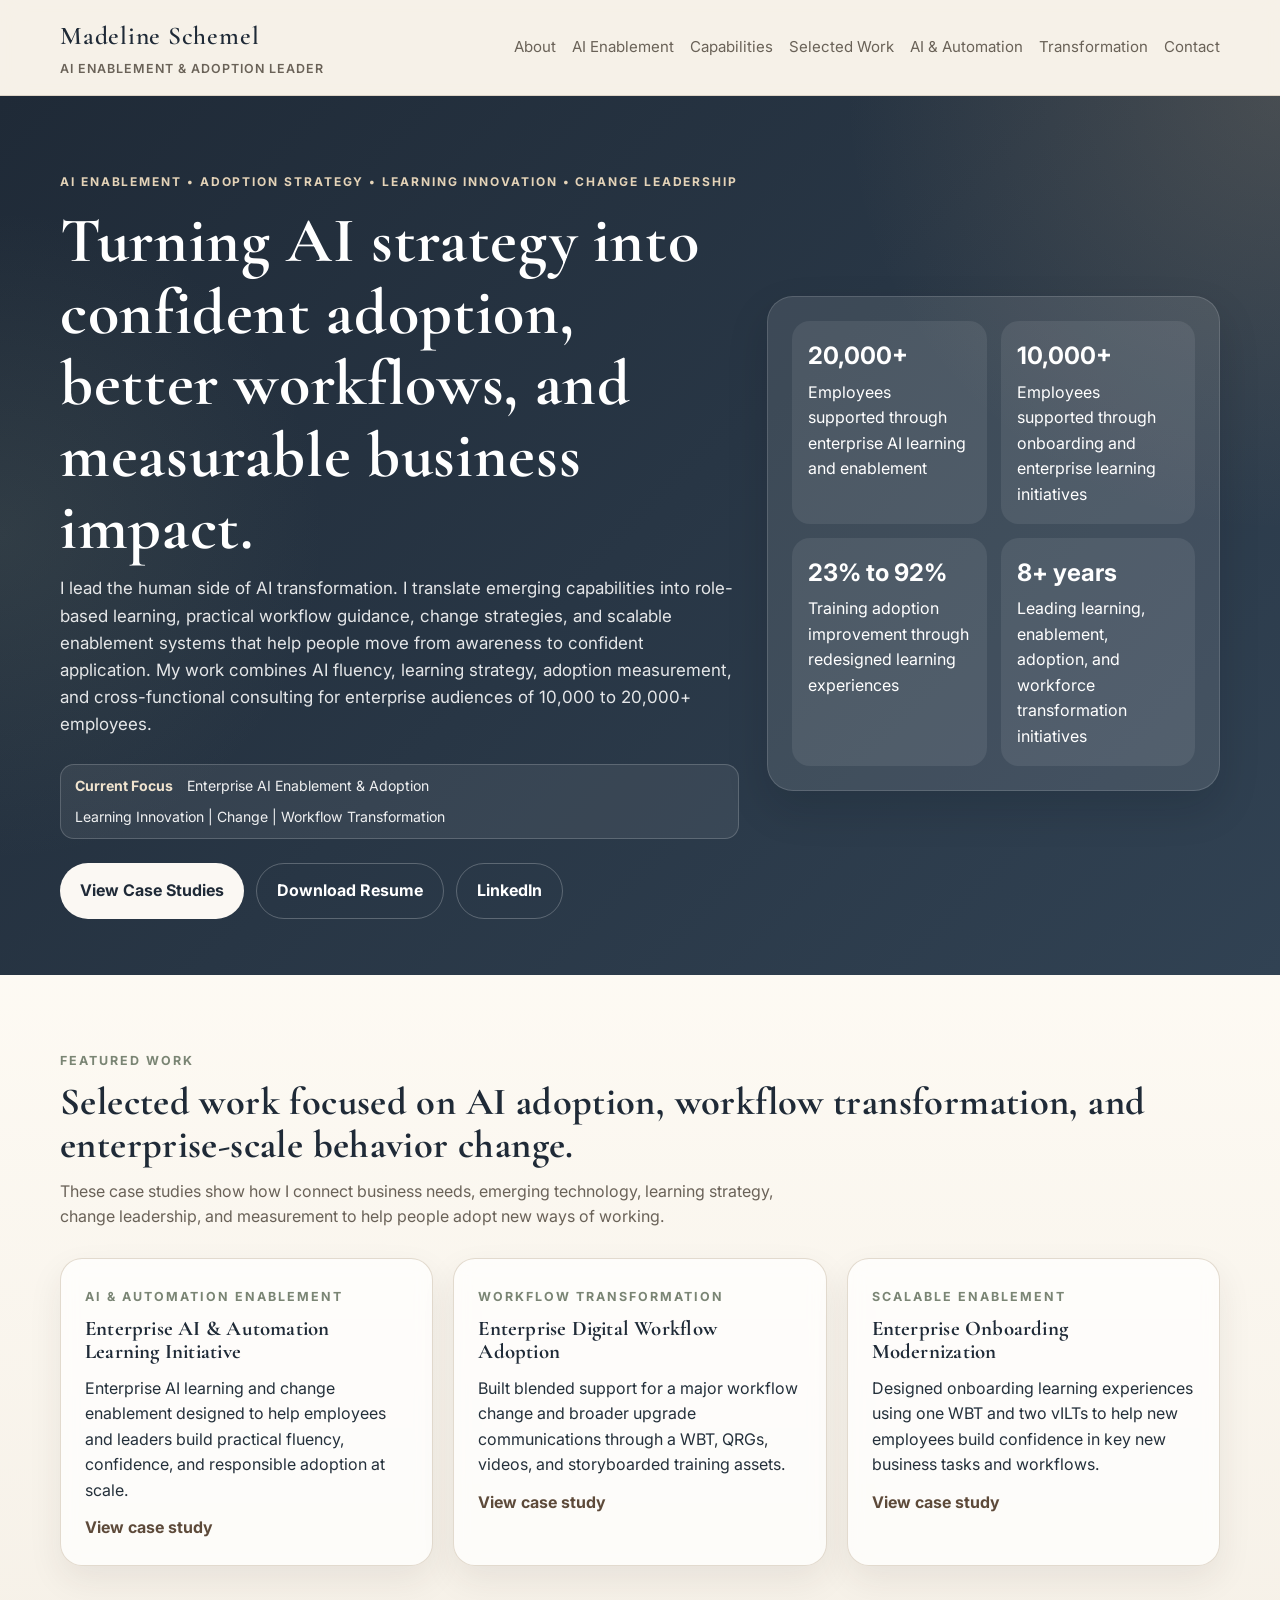
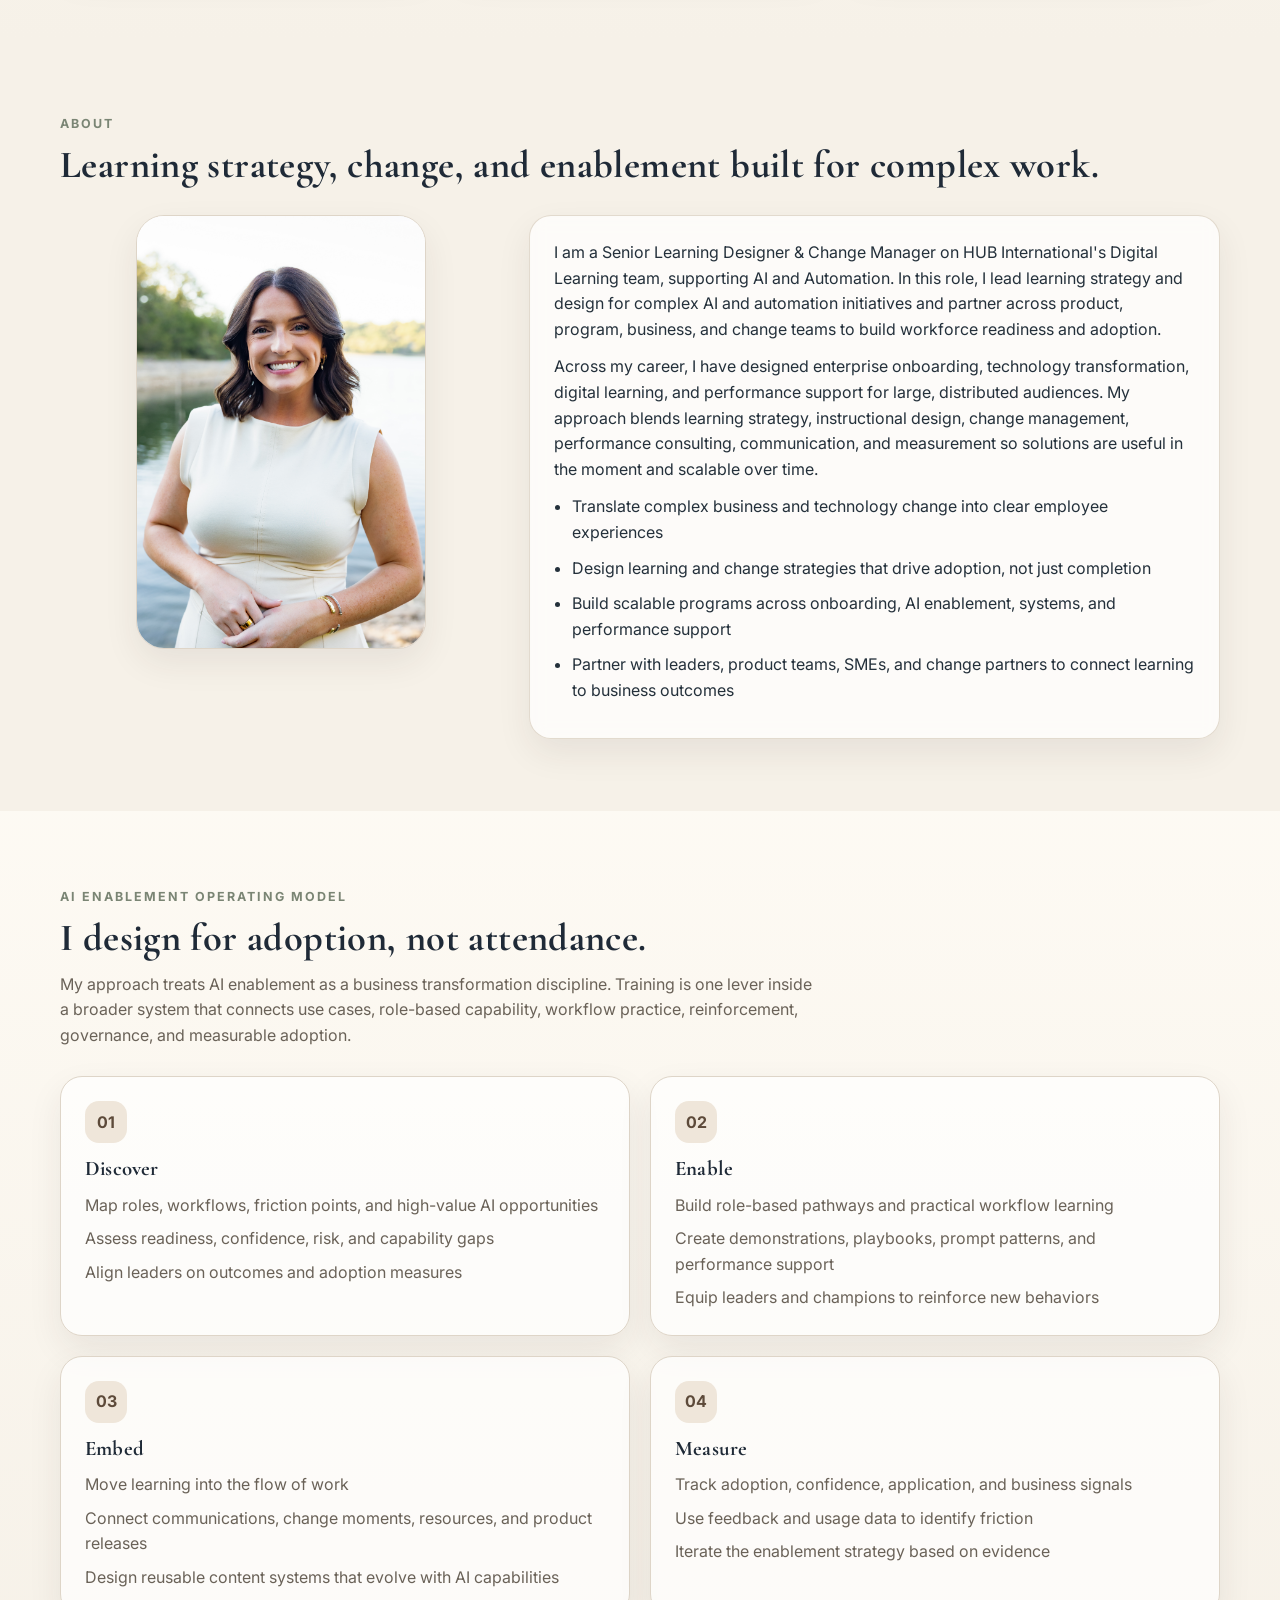
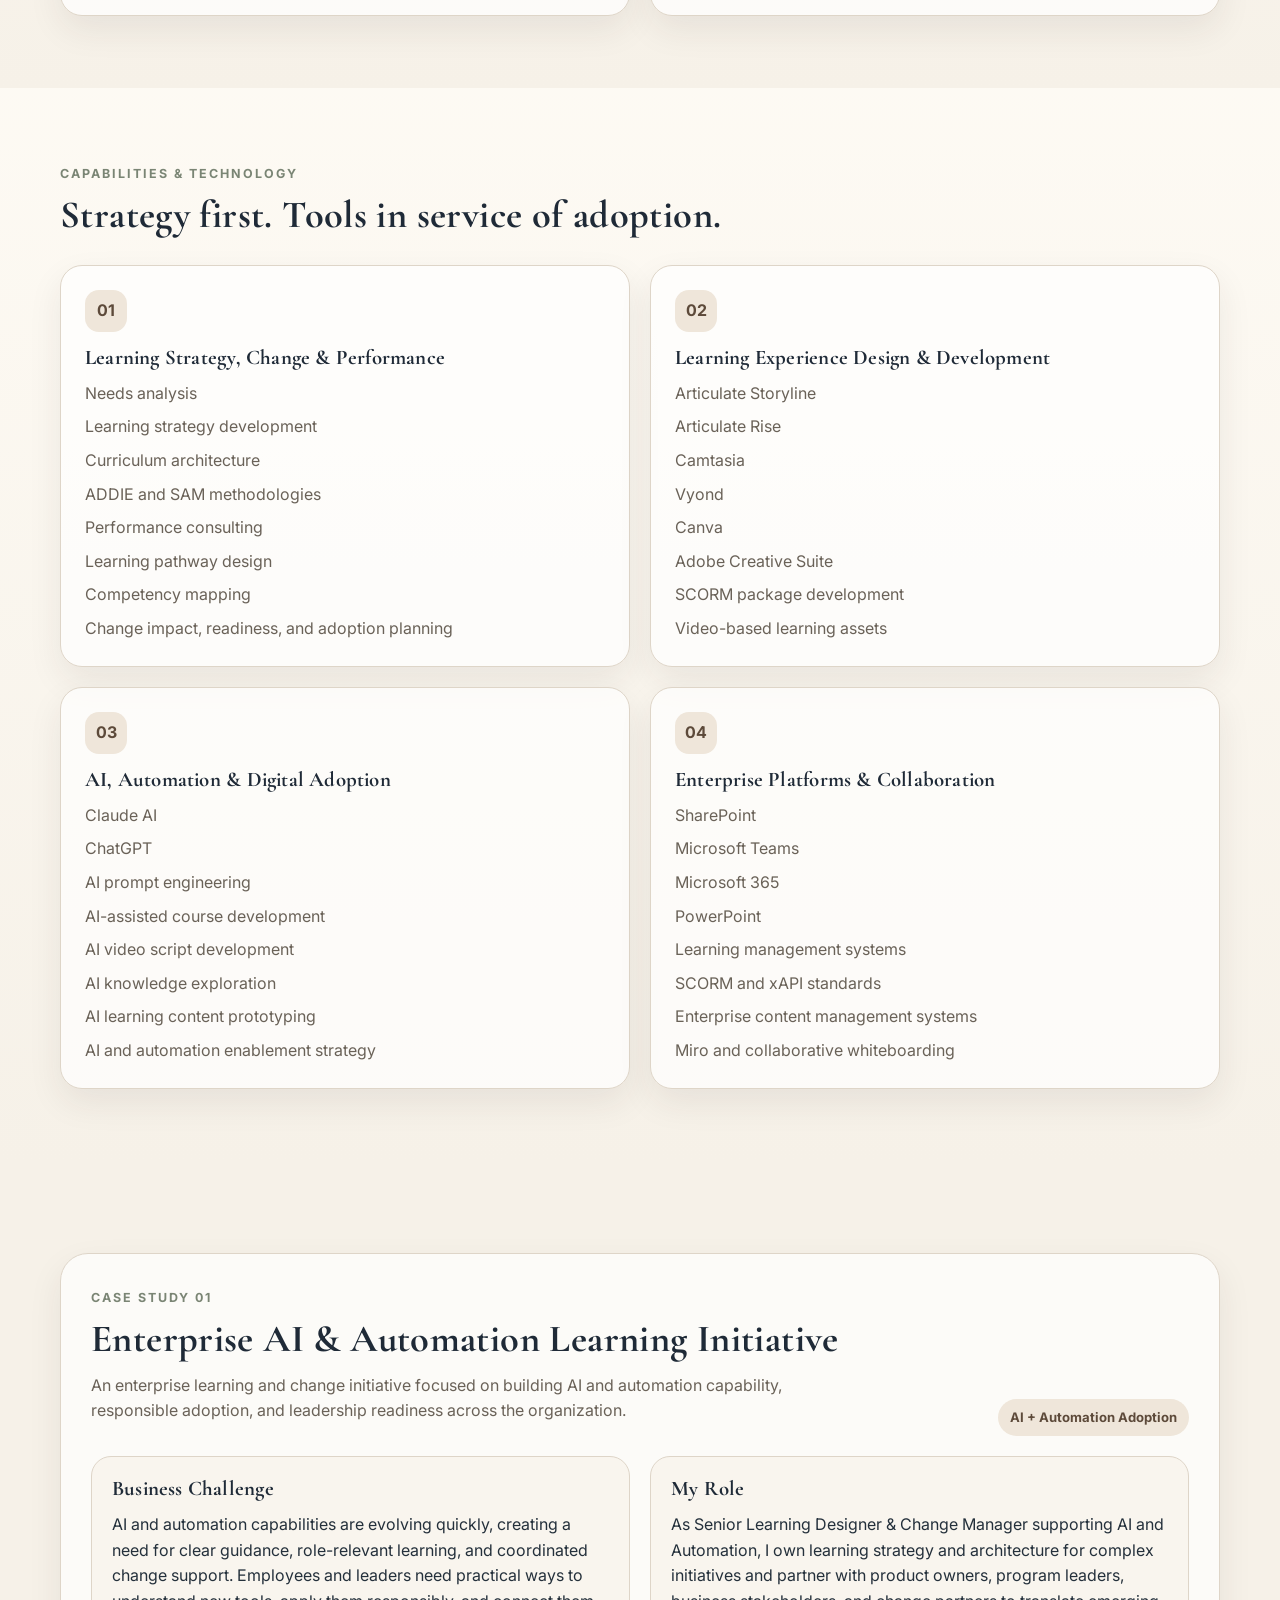
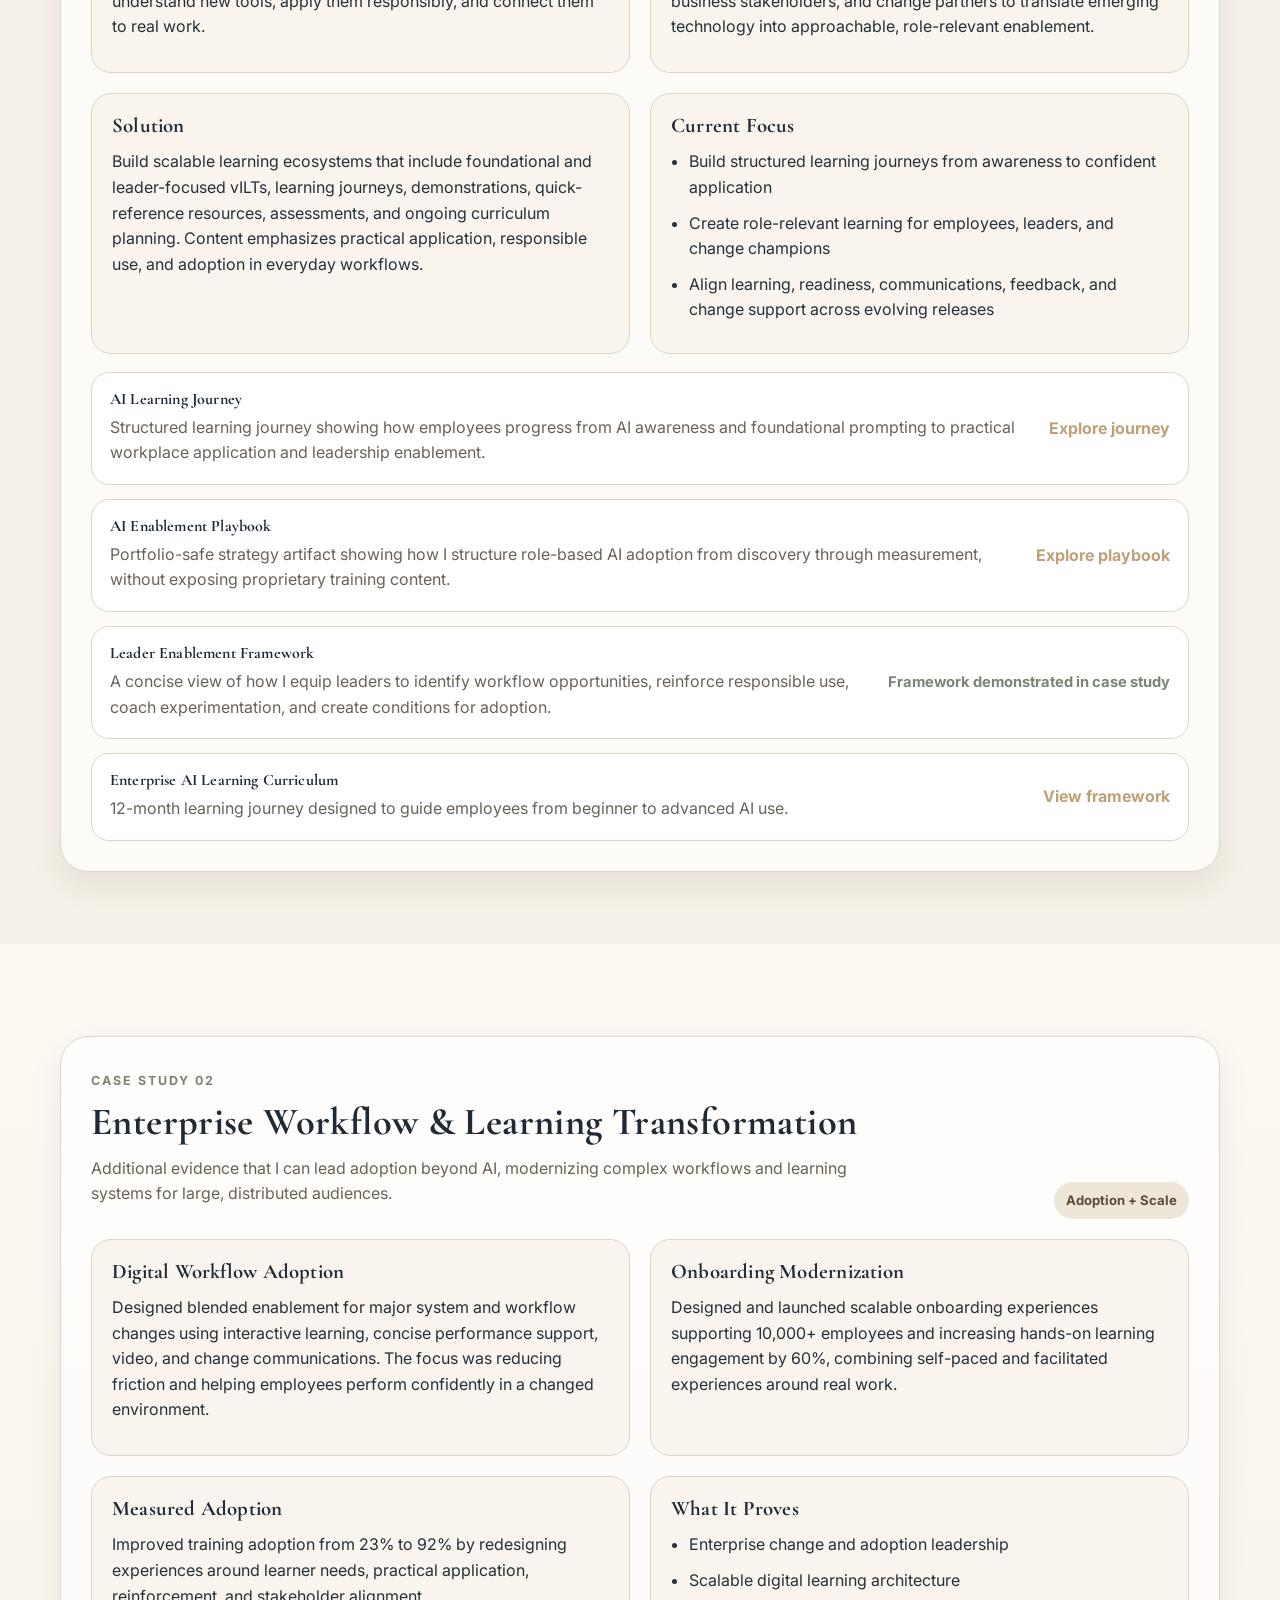
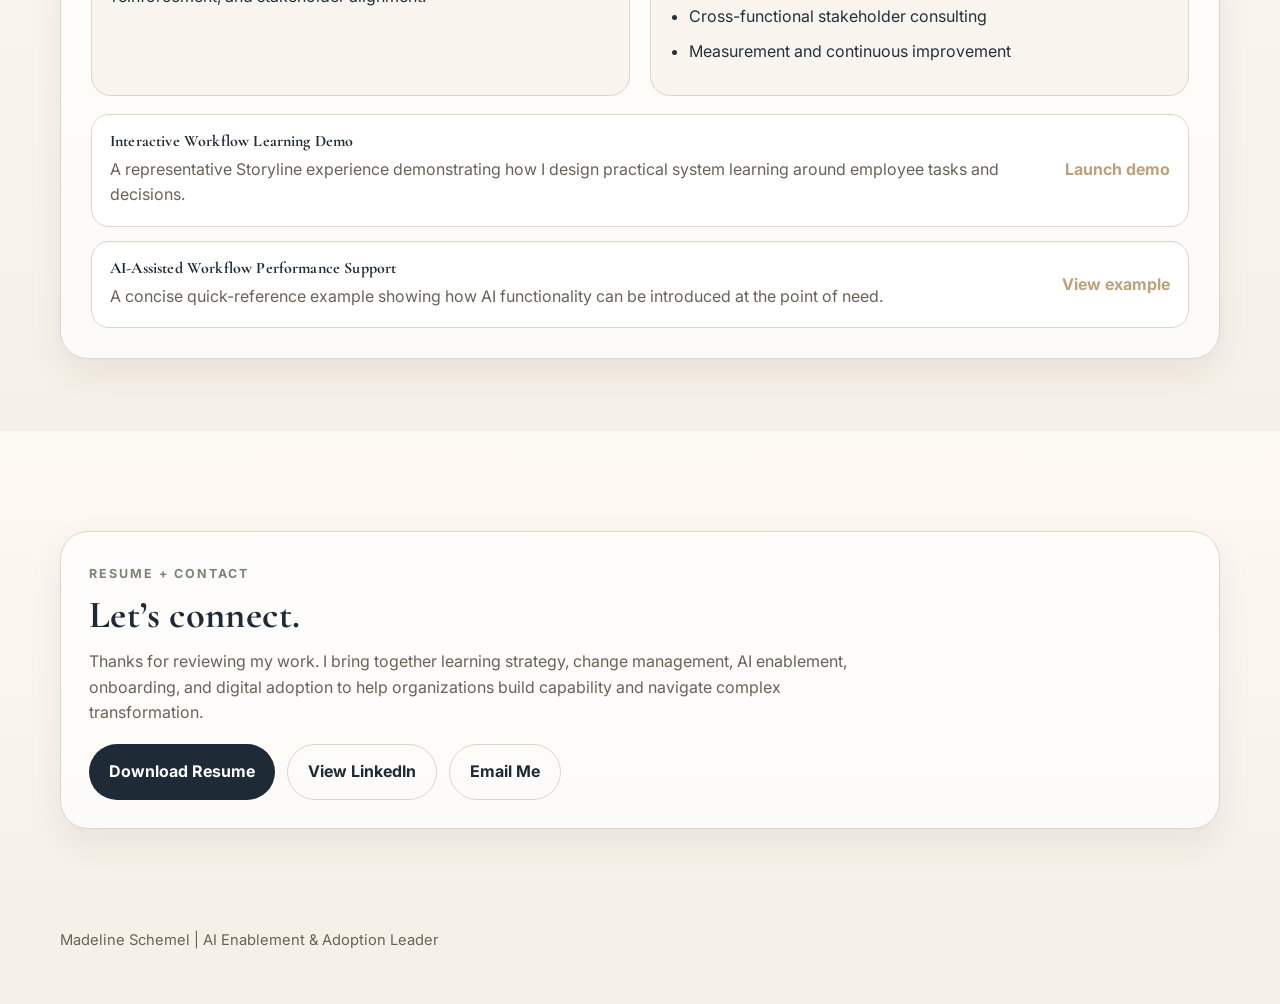
==== commit fa48b532: "Updated - AI Enablement Lead" ====
--- a/index.html
+++ b/index.html
@@ -3,8 +3,8 @@
 <head>
   <meta charset="UTF-8" />
   <meta name="viewport" content="width=device-width, initial-scale=1.0" />
-  <title>Madeline Schemel | Senior Learning Designer & Change Manager</title>
-  <meta name="description" content="Madeline Schemel is a Senior Learning Designer & Change Manager specializing in enterprise learning strategy, AI and automation enablement, onboarding, digital adoption, and workforce transformation." />
+  <title>Madeline Schemel | AI Enablement & Adoption Leader</title>
+  <meta name="description" content="Madeline Schemel is an AI enablement and adoption leader who turns emerging technology into practical workflows, scalable learning systems, and measurable behavior change across enterprise organizations." />
   <link rel="preconnect" href="https://fonts.googleapis.com">
   <link rel="preconnect" href="https://fonts.gstatic.com" crossorigin>
   <link href="https://fonts.googleapis.com/css2?family=Cormorant+Garamond:wght@500;600;700&family=Inter:wght@400;500;600;700&display=swap" rel="stylesheet">
@@ -265,14 +265,14 @@
 <body>
   <header class="site-header">
     <div class="container nav">
-      <div class="brand">Madeline Schemel<small>Senior Learning Designer &amp; Change Manager | AI &amp; Automation</small></div>
+      <div class="brand">Madeline Schemel<small>AI Enablement &amp; Adoption Leader</small></div>
       <nav class="nav-links">
         <a href="#about">About</a>
-        <a href="#tools">Tools</a>
+        <a href="#approach">AI Enablement</a>
+        <a href="#tools">Capabilities</a>
         <a href="#featured">Selected Work</a>
         <a href="#ai">AI &amp; Automation</a>
-        <a href="#epic">Epic</a>
-        <a href="#hubstart">HUB Start</a>
+        <a href="#transformation">Transformation</a>
         <a href="#contact">Contact</a>
       </nav>
     </div>
@@ -281,10 +281,10 @@
   <section class="hero">
     <div class="container hero-grid">
       <div>
-        <span class="eyebrow">Learning Strategy • Change Management • AI Enablement • Digital Transformation</span>
-        <h1>Designing learning and change experiences that help people adopt, adapt, and perform.</h1>
-        <p>I build scalable learning and enablement strategies for complex business and technology change. My work spans enterprise onboarding, digital adoption, AI and automation, performance support, and workforce readiness, with a focus on turning ambiguity into clear, practical experiences employees can use in real work.</p>
-        <div class="role-callout"><strong>Current Role</strong><span>Senior Learning Designer &amp; Change Manager</span><span>AI &amp; Automation | Digital Learning</span></div>
+        <span class="eyebrow">AI Enablement • Adoption Strategy • Learning Innovation • Change Leadership</span>
+        <h1>Turning AI strategy into confident adoption, better workflows, and measurable business impact.</h1>
+        <p>I lead the human side of AI transformation. I translate emerging capabilities into role-based learning, practical workflow guidance, change strategies, and scalable enablement systems that help people move from awareness to confident application. My work combines AI fluency, learning strategy, adoption measurement, and cross-functional consulting for enterprise audiences of 10,000 to 20,000+ employees.</p>
+        <div class="role-callout"><strong>Current Focus</strong><span>Enterprise AI Enablement &amp; Adoption</span><span>Learning Innovation | Change | Workflow Transformation</span></div>
         <div class="hero-actions">
           <a class="button primary" href="#featured">View Case Studies</a>
           <a class="button secondary" href="docs/madeline-schemel-resume.pdf" target="_blank">Download Resume</a>
@@ -306,8 +306,8 @@
             <span>Training adoption improvement through redesigned learning experiences</span>
           </div>
           <div class="stat">
-            <strong>Multi-modal</strong>
-            <span>Learning strategy, change, onboarding, vILT, WBT, video, performance support, and curriculum design</span>
+            <strong>8+ years</strong>
+            <span>Leading learning, enablement, adoption, and workforce transformation initiatives</span>
           </div>
         </div>
       </aside>
@@ -317,8 +317,8 @@
   <section class="section alt" id="featured">
     <div class="container">
       <span class="tag">Featured Work</span>
-      <h2>Selected work across enterprise learning, AI enablement, onboarding, and digital transformation.</h2>
-      <p class="lead">These case studies show how I move from business challenge to learning strategy, experience design, change support, and measurable adoption across large, distributed audiences.</p>
+      <h2>Selected work focused on AI adoption, workflow transformation, and enterprise-scale behavior change.</h2>
+      <p class="lead">These case studies show how I connect business needs, emerging technology, learning strategy, change leadership, and measurement to help people adopt new ways of working.</p>
 
       <div class="cards-3">
         <div class="card">
@@ -328,16 +328,16 @@
           <a class="case-link" href="#ai">View case study</a>
         </div>
         <div class="card">
-          <span class="tag">System Training</span>
-          <h3>Epic Workflow Change + Upgrade Training</h3>
+          <span class="tag">Workflow Transformation</span>
+          <h3>Enterprise Digital Workflow Adoption</h3>
           <p>Built blended support for a major workflow change and broader upgrade communications through a WBT, QRGs, videos, and storyboarded training assets.</p>
-          <a class="case-link" href="#epic">View case study</a>
+          <a class="case-link" href="#transformation">View case study</a>
         </div>
         <div class="card">
-          <span class="tag">Onboarding</span>
-          <h3>HUB Start New Business Learning</h3>
+          <span class="tag">Scalable Enablement</span>
+          <h3>Enterprise Onboarding Modernization</h3>
           <p>Designed onboarding learning experiences using one WBT and two vILTs to help new employees build confidence in key new business tasks and workflows.</p>
-          <a class="case-link" href="#hubstart">View case study</a>
+          <a class="case-link" href="#transformation">View case study</a>
         </div>
       </div>
     </div>
@@ -365,10 +365,24 @@
     </div>
   </section>
 
+  <section class="section alt" id="approach">
+    <div class="container">
+      <span class="tag">AI Enablement Operating Model</span>
+      <h2>I design for adoption, not attendance.</h2>
+      <p class="lead">My approach treats AI enablement as a business transformation discipline. Training is one lever inside a broader system that connects use cases, role-based capability, workflow practice, reinforcement, governance, and measurable adoption.</p>
+      <div class="tools-grid">
+        <div class="tool-card"><div class="num">01</div><h3>Discover</h3><div class="list"><span>Map roles, workflows, friction points, and high-value AI opportunities</span><span>Assess readiness, confidence, risk, and capability gaps</span><span>Align leaders on outcomes and adoption measures</span></div></div>
+        <div class="tool-card"><div class="num">02</div><h3>Enable</h3><div class="list"><span>Build role-based pathways and practical workflow learning</span><span>Create demonstrations, playbooks, prompt patterns, and performance support</span><span>Equip leaders and champions to reinforce new behaviors</span></div></div>
+        <div class="tool-card"><div class="num">03</div><h3>Embed</h3><div class="list"><span>Move learning into the flow of work</span><span>Connect communications, change moments, resources, and product releases</span><span>Design reusable content systems that evolve with AI capabilities</span></div></div>
+        <div class="tool-card"><div class="num">04</div><h3>Measure</h3><div class="list"><span>Track adoption, confidence, application, and business signals</span><span>Use feedback and usage data to identify friction</span><span>Iterate the enablement strategy based on evidence</span></div></div>
+      </div>
+    </div>
+  </section>
+
   <section class="section alt" id="tools">
     <div class="container">
-      <span class="tag">Tools & Technology</span>
-      <h2>A multidisciplinary toolkit for strategy, design, change, and digital enablement.</h2>
+      <span class="tag">Capabilities & Technology</span>
+      <h2>Strategy first. Tools in service of adoption.</h2>
 
       <div class="tools-grid">
         <div class="tool-card">
@@ -471,163 +485,45 @@
             <h4>AI Learning Journey</h4>
             <p>Structured learning journey showing how employees progress from AI awareness and foundational prompting to practical workplace application and leadership enablement.</p>
           </div>
-          <a href="docs/ai-learning-journey.pdf" target="_blank">Open PDF</a>
+          <a href="ai-learning-journey.html" target="_blank">Explore journey</a>
         </div>
         <div class="artifact">
           <div>
-            <h4>AI Essentials (vILT)</h4>
-            <p>Foundational virtual instructor-led training designed to introduce employees to practical AI use cases, prompt writing, and responsible AI usage in the workplace.</p>
-          </div>
-          <a href="docs/ai-essentials.zip" target="_blank">Open Presentation</a>
+            <h4>AI Enablement Playbook</h4>
+            <p>Portfolio-safe strategy artifact showing how I structure role-based AI adoption from discovery through measurement, without exposing proprietary training content.</p>
+          </div>
+          <a href="ai-enablement-playbook.html" target="_blank">Explore playbook</a>
         </div>
         <div class="artifact">
           <div>
-            <h4>AI Essentials for Leaders (vILT)</h4>
-            <p>Leadership-focused virtual instructor-led training designed to help managers guide AI adoption, encourage responsible usage, and identify opportunities for team efficiency.</p>
-          </div>
-          <a href="docs/ai-essentials-for-leaders.zip" target="_blank">Open Presentation</a>
+            <h4>Leader Enablement Framework</h4>
+            <p>A concise view of how I equip leaders to identify workflow opportunities, reinforce responsible use, coach experimentation, and create conditions for adoption.</p>
+          </div>
+          <span class="availability">Framework demonstrated in case study</span>
         </div>
         <div class="artifact">
           <div>
             <h4>Enterprise AI Learning Curriculum</h4>
             <p>12-month learning journey designed to guide employees from beginner to advanced AI use.</p>
           </div>
-          <a href="docs/ai-learning-curriculum.pdf" target="_blank">Open PDF</a>
-        </div>
-      </div>
-    </div>
-  </section>
-
-  <section class="section alt" id="epic">
+          <a href="ai-learning-journey.html" target="_blank">View framework</a>
+        </div>
+      </div>
+    </div>
+  </section>
+
+  <section class="section alt" id="transformation">
     <div class="container case-study">
-      <div class="case-head">
-        <div>
-          <span class="tag">Case Study 02</span>
-          <h2>Epic Workflow Change + Upgrade Training</h2>
-          <p class="lead">Enterprise training and change support built for a major workflow shift and broader system upgrade readiness.</p>
-        </div>
-        <span class="pill">System Adoption + Upgrade Support</span>
-      </div>
-
+      <div class="case-head"><div><span class="tag">Case Study 02</span><h2>Enterprise Workflow &amp; Learning Transformation</h2><p class="lead">Additional evidence that I can lead adoption beyond AI, modernizing complex workflows and learning systems for large, distributed audiences.</p></div><span class="pill">Adoption + Scale</span></div>
       <div class="case-grid">
-        <div class="mini">
-          <h3>Business Challenge</h3>
-          <p>Employees needed support through a major workflow change that moved them out of VPN and application-based access into a local desktop and browser-based experience. In parallel, users also needed training and communication support for Epic upgrades and modernized screens.</p>
-        </div>
-        <div class="mini">
-          <h3>My Role</h3>
-          <p>I created learning and change support artifacts that helped users navigate the workflow transition and understand upcoming upgrade changes. The work included a WBT, training videos, QRGs, and storyboarded upgrade communications.</p>
-        </div>
-        <div class="mini">
-          <h3>Solution</h3>
-          <p>Designed blended support resources that combined web-based training, training documentation, upgrade-focused video assets, and concise reference materials employees could use before, during, and after change adoption.</p>
-        </div>
-        <div class="mini">
-          <h3>Impact</h3>
-          <ul class="impact-list">
-            <li>Provided practical support for a significant workflow change</li>
-            <li>Created scalable upgrade resources for broader employee readiness</li>
-            <li>Reduced friction by centralizing learning and communication assets</li>
-          </ul>
-        </div>
-      </div>
-
+        <div class="mini"><h3>Digital Workflow Adoption</h3><p>Designed blended enablement for major system and workflow changes using interactive learning, concise performance support, video, and change communications. The focus was reducing friction and helping employees perform confidently in a changed environment.</p></div>
+        <div class="mini"><h3>Onboarding Modernization</h3><p>Designed and launched scalable onboarding experiences supporting 10,000+ employees and increasing hands-on learning engagement by 60%, combining self-paced and facilitated experiences around real work.</p></div>
+        <div class="mini"><h3>Measured Adoption</h3><p>Improved training adoption from 23% to 92% by redesigning experiences around learner needs, practical application, reinforcement, and stakeholder alignment.</p></div>
+        <div class="mini"><h3>What It Proves</h3><ul class="impact-list"><li>Enterprise change and adoption leadership</li><li>Scalable digital learning architecture</li><li>Cross-functional stakeholder consulting</li><li>Measurement and continuous improvement</li></ul></div>
+      </div>
       <div class="artifact-list">
-        <div class="artifact">
-          <div>
-            <h4>Epic Browser WBT</h4>
-            <p>Interactive web-based training module supporting the transition to local desktop and browser-based work.</p>
-          </div>
-          <a href="artifacts/epic-browser-demo/content/index.html" target="_blank">Launch demo</a>
-        </div>
-        <div class="artifact">
-          <div>
-            <h4>AI Email Summarization Quick Reference Guide</h4>
-            <p>Quick reference support guide showing how users attach emails to Epic activities and use the AI summarization tool.</p>
-          </div>
-          <a href="docs/ai-email-qrg.pdf" target="_blank">Open PDF</a>
-        </div>
-        <div class="artifact">
-          <div>
-            <h4>Epic Upgrade Big Wins Walkthrough</h4>
-            <p>Training video highlighting Epic upgrade improvements and key workflow benefits for employees.</p>
-          </div>
-          <a href="artifacts/epic-upgrade-demo.mp4" target="_blank">Watch video</a>
-        </div>
-        <div class="artifact">
-          <div>
-            <h4>Epic Upgrade Launch Communication Video</h4>
-            <p>Pre-launch communication video used to build awareness and excitement ahead of the Epic upgrade rollout.</p>
-          </div>
-          <a href="artifacts/epic/epic-hype-video.mp4" target="_blank">Watch video</a>
-        </div>
-        <div class="artifact">
-          <div>
-            <h4>Epic Upgrade Training Video Storyboard</h4>
-            <p>Storyboard used to design a high-level Epic upgrade training video, mapping narration, visuals, and workflow changes for the modernization rollout.</p>
-          </div>
-          <a href="docs/epic-upgrade-storyboard.docx" target="_blank">View storyboard</a>
-        </div>
-      </div>
-    </div>
-  </section>
-
-  <section class="section" id="hubstart">
-    <div class="container case-study">
-      <div class="case-head">
-        <div>
-          <span class="tag">Case Study 03</span>
-          <h2>HUB Start New Business Learning</h2>
-          <p class="lead">Workflow-based onboarding learning designed to help new employees build confidence in key new business tasks early in role ramp-up.</p>
-        </div>
-        <span class="pill">Onboarding + Enablement</span>
-      </div>
-
-      <div class="case-grid">
-        <div class="mini">
-          <h3>Business Challenge</h3>
-          <p>New employees needed structured onboarding support for core new business workflows. Early learning needed to be clear, practical, and easy to reference so learners could build confidence quickly in high-importance tasks.</p>
-        </div>
-        <div class="mini">
-          <h3>My Role</h3>
-          <p>I designed onboarding learning experiences that included one WBT and two vILTs as part of the broader onboarding curriculum. These assets were created to guide employees through key workflows and support early task confidence.</p>
-        </div>
-        <div class="mini">
-          <h3>Solution</h3>
-          <p>Built a focused set of onboarding learning assets that support new business processes through interactive self-paced learning and virtual instructor-led training. The curriculum can expand over time, but the current showcase reflects the modules I personally created.</p>
-        </div>
-        <div class="mini">
-          <h3>What This Section Showcases</h3>
-          <ul class="impact-list">
-            <li>One Storyline WBT for adding a prospect</li>
-            <li>Two vILTs for cancellations training</li>
-            <li>Workflow-based onboarding support for new hires</li>
-          </ul>
-        </div>
-      </div>
-
-      <div class="artifact-list">
-        <div class="artifact">
-          <div>
-            <h4>HUB Start Storyline Module: Adding a Prospect</h4>
-            <p>Interactive WBT used in the onboarding curriculum to teach new employees how to add a prospect in the system.</p>
-          </div>
-          <a href="artifacts/hub-start-storyline/New Business_ Adding a Prospect/story.html" target="_blank">Launch module</a>
-        </div>
-        <div class="artifact">
-          <div>
-            <h4>HUB Start Cancellation Training vILT</h4>
-            <p>Virtual instructor-led training used to guide new employees through cancellation workflows and system processes.</p>
-          </div>
-          <span class="availability">Available upon request</span>
-        </div>
-        <div class="artifact">
-          <div>
-            <h4>HUB Start Cancellation Training vILT Part 2</h4>
-            <p>Continuation vILT expanding on cancellation workflows, reinforcing key system tasks and learner practice scenarios.</p>
-          </div>
-          <span class="availability">Available upon request</span>
-        </div>
+        <div class="artifact"><div><h4>Interactive Workflow Learning Demo</h4><p>A representative Storyline experience demonstrating how I design practical system learning around employee tasks and decisions.</p></div><a href="artifacts/epic-browser-demo/content/index.html" target="_blank">Launch demo</a></div>
+        <div class="artifact"><div><h4>AI-Assisted Workflow Performance Support</h4><p>A concise quick-reference example showing how AI functionality can be introduced at the point of need.</p></div><a href="docs/ai-email-qrg.pdf" target="_blank">View example</a></div>
       </div>
     </div>
   </section>
@@ -648,7 +544,7 @@
   </section>
 
   <footer>
-    <div class="container">Madeline Schemel | Senior Learning Designer &amp; Change Manager | AI &amp; Automation, Digital Learning</div>
+    <div class="container">Madeline Schemel | AI Enablement &amp; Adoption Leader</div>
   </footer>
 </body>
 </html>
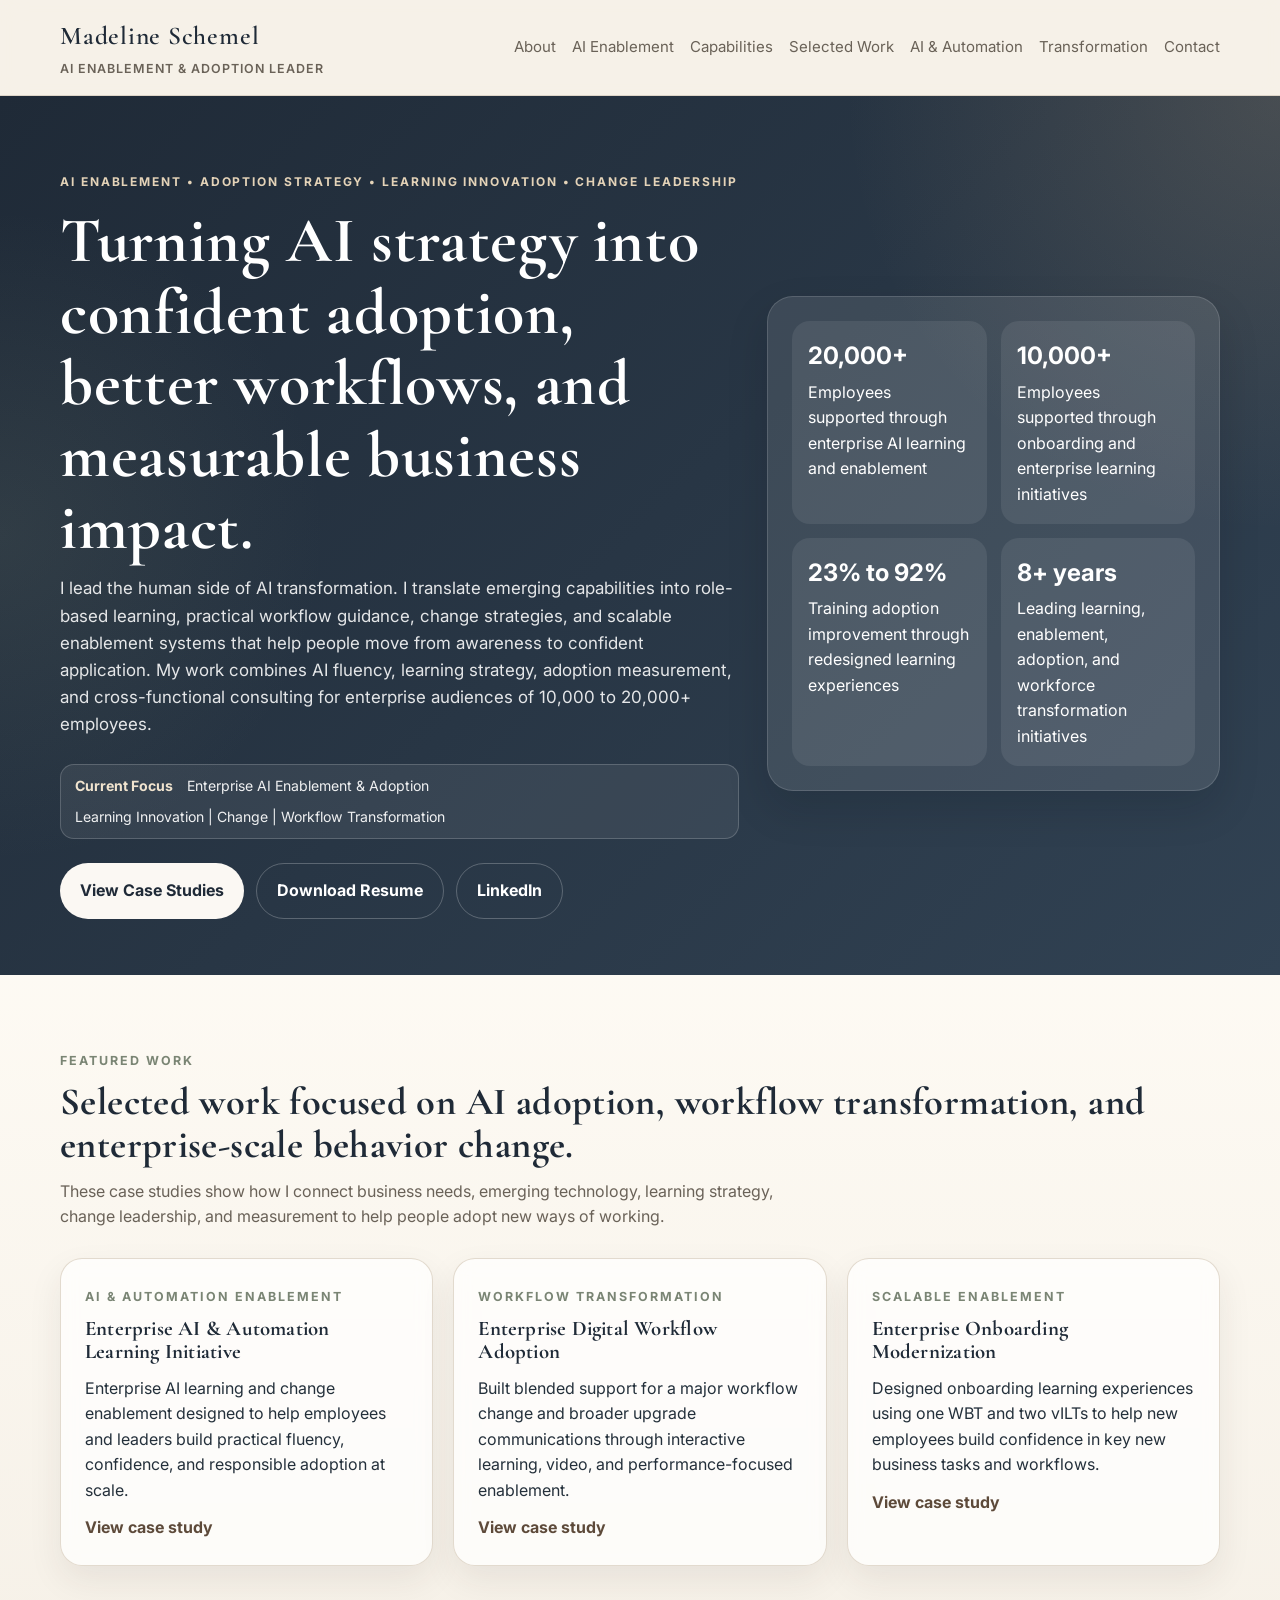
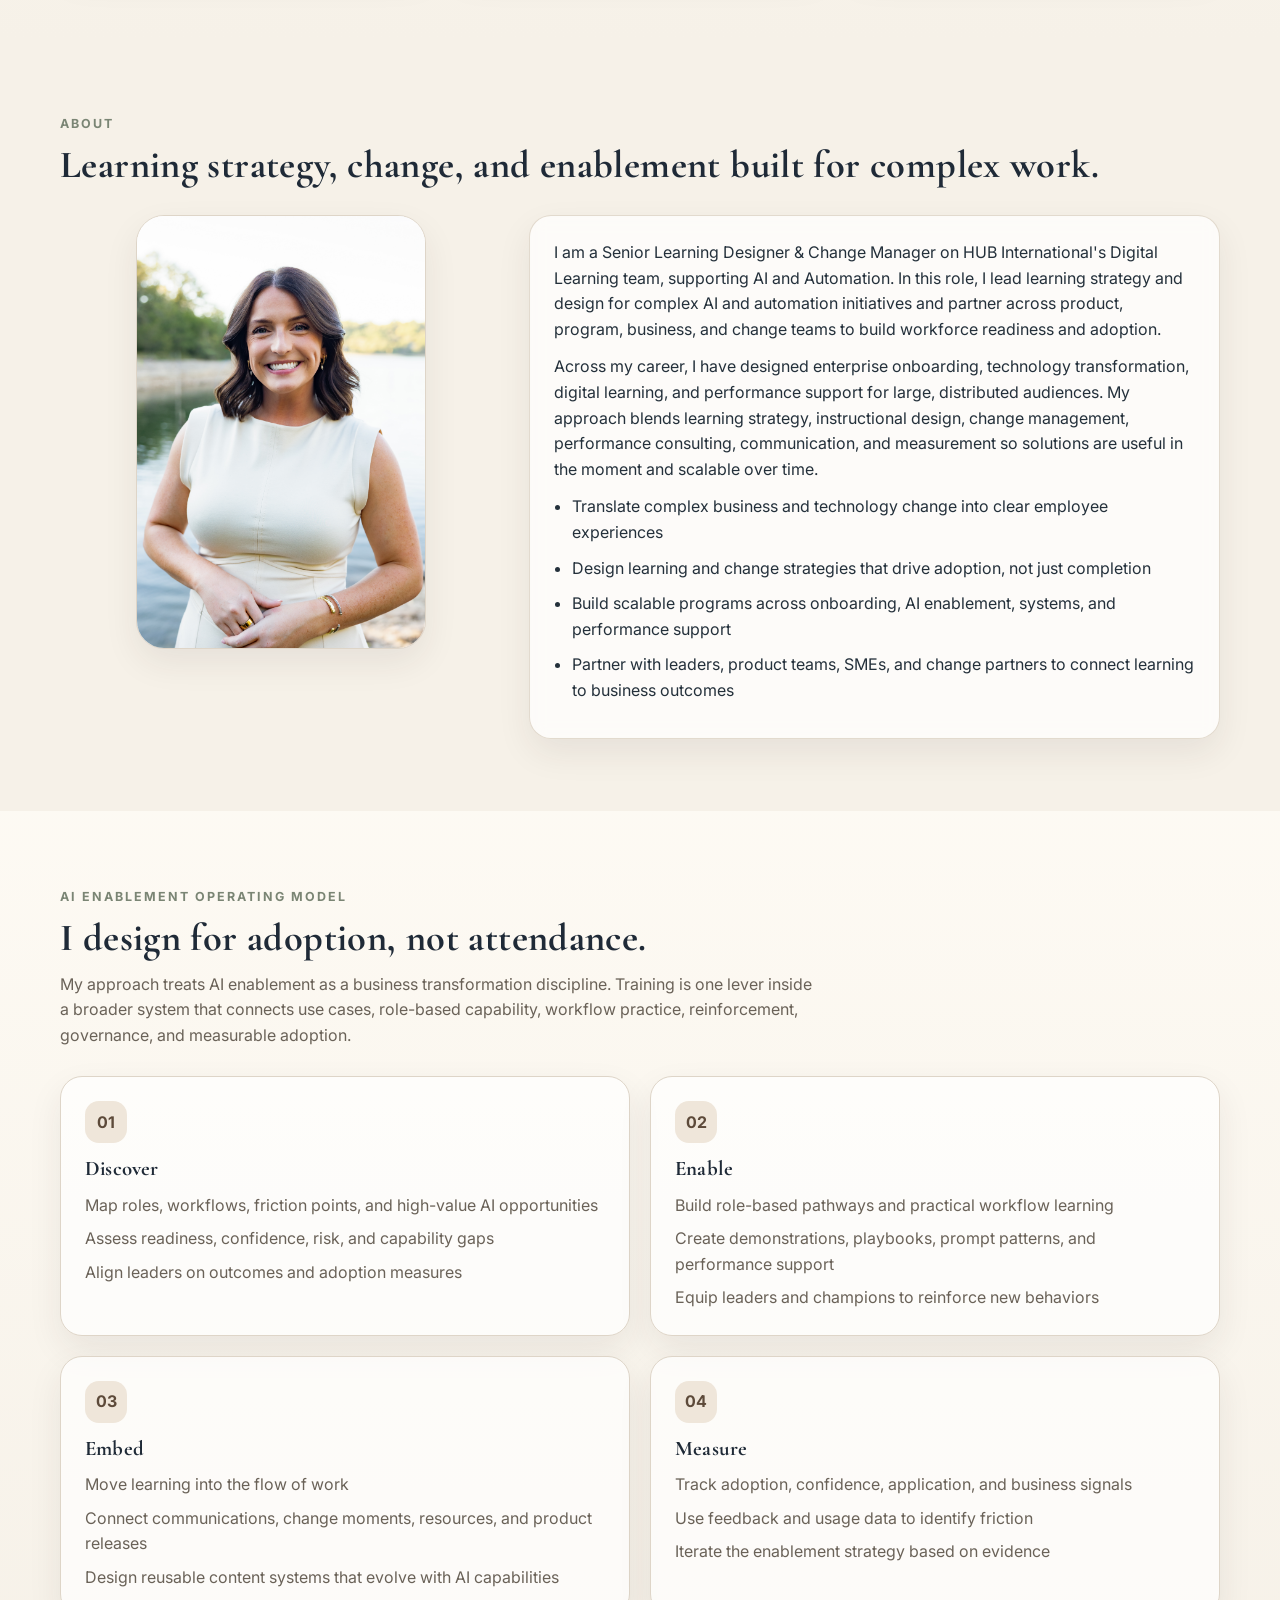
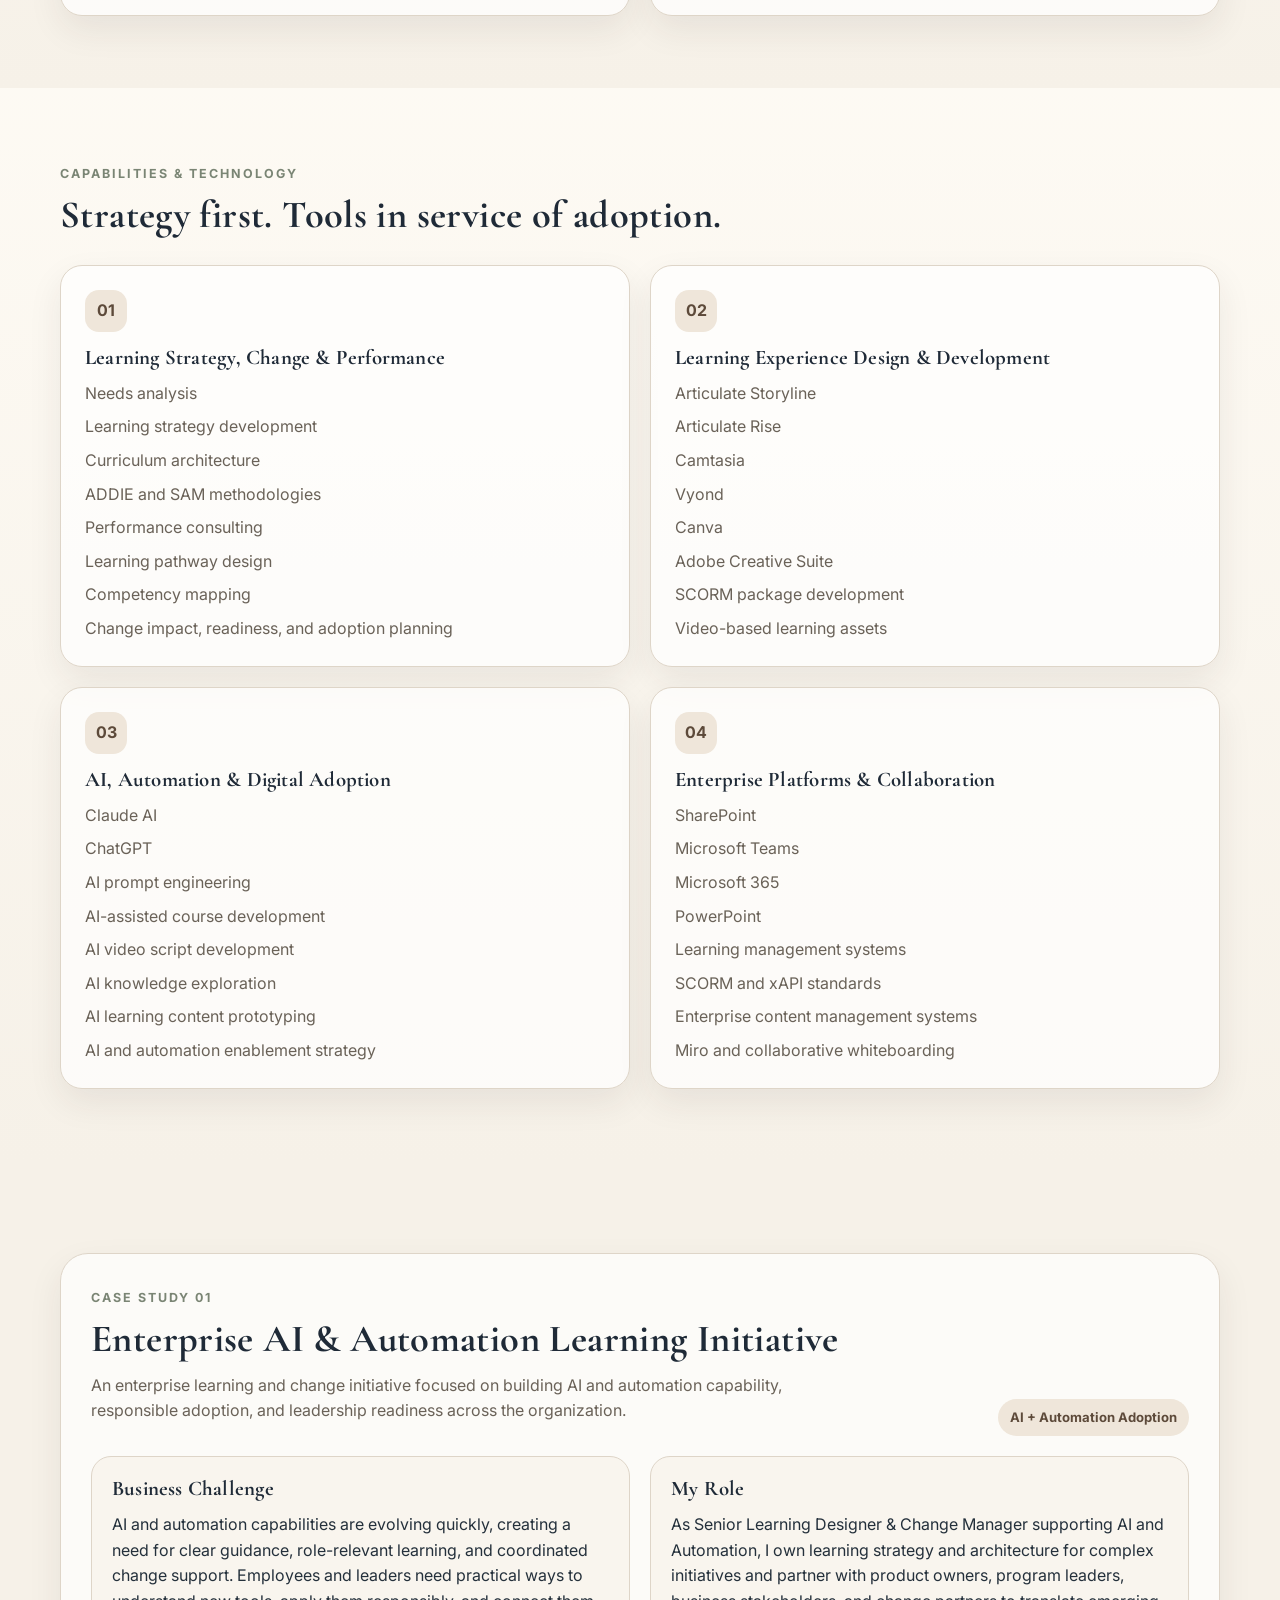
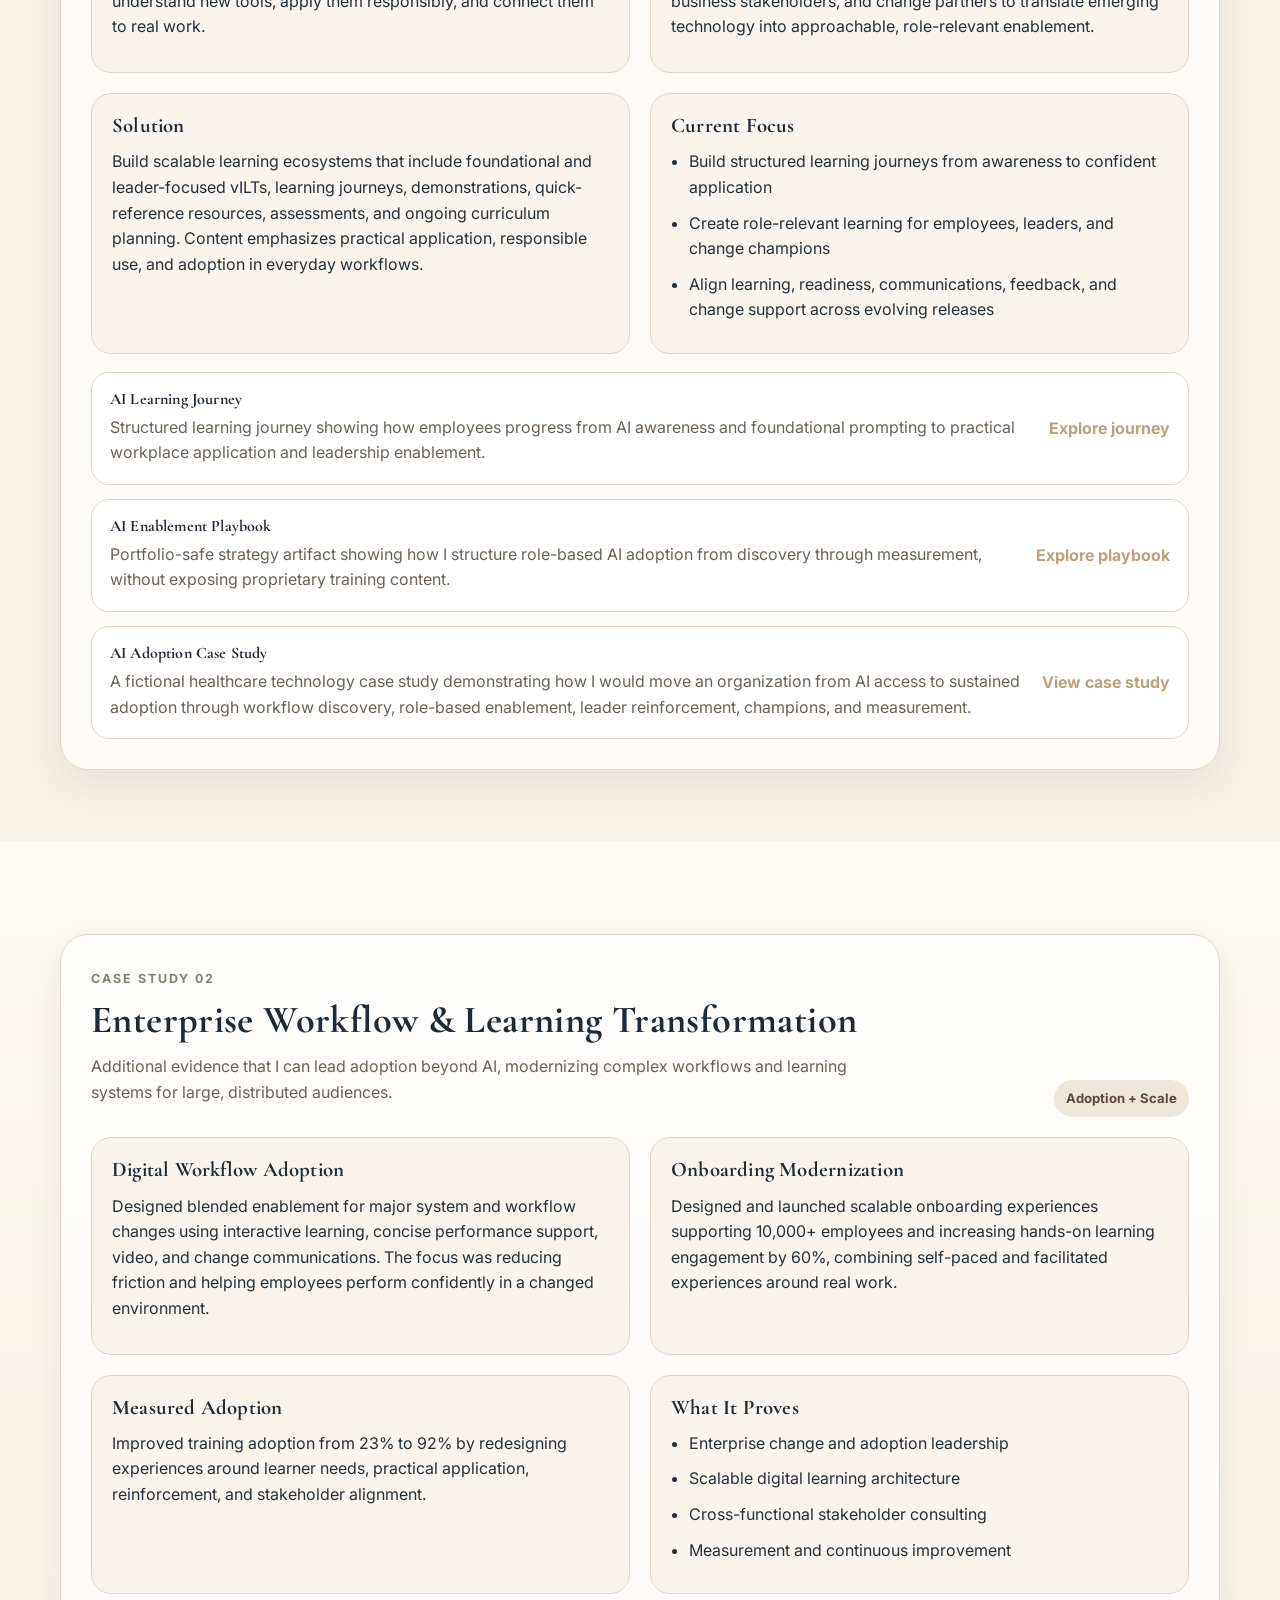
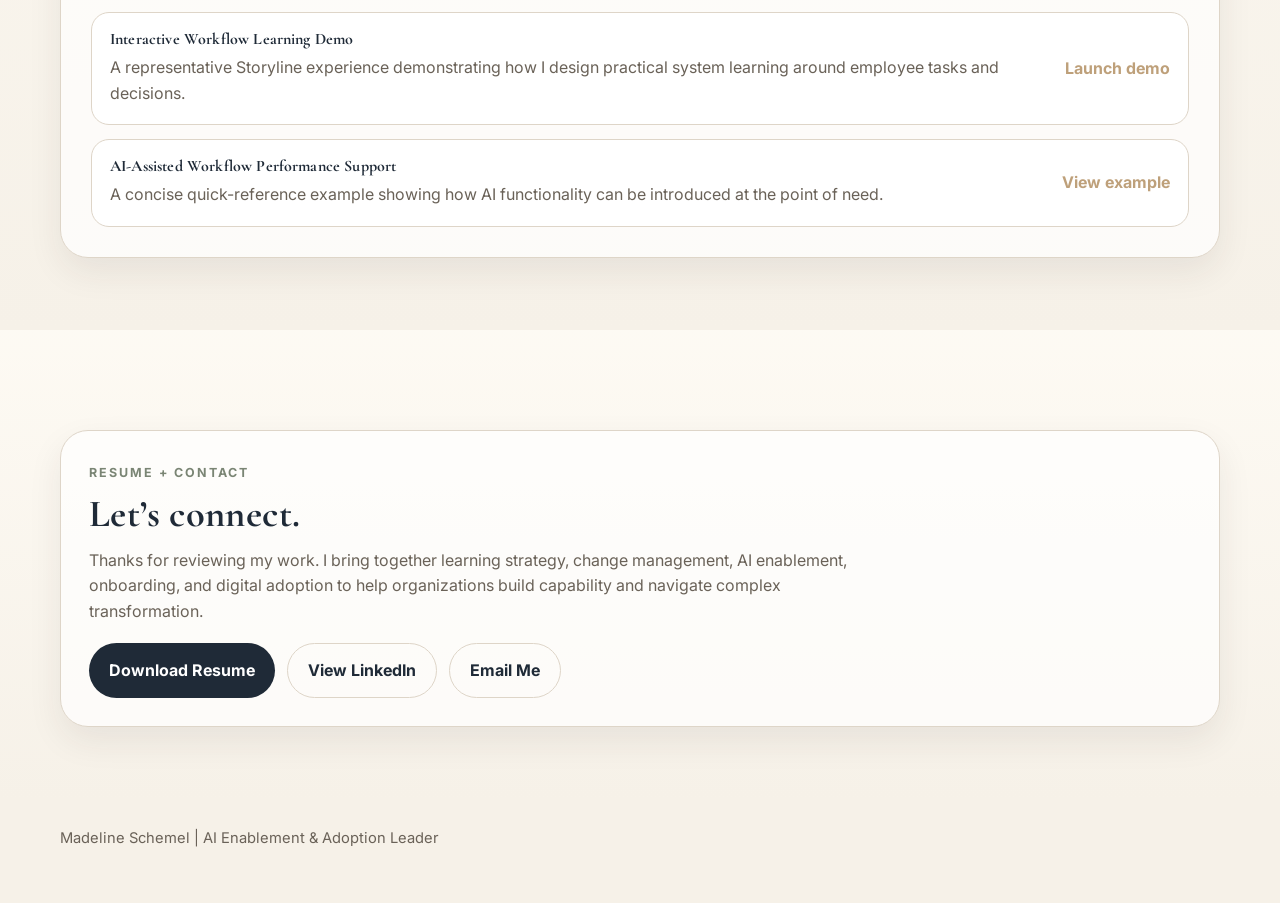
==== commit 6ec4b484: "Update 2.0 - AI Enablement" ====
--- a/index.html
+++ b/index.html
@@ -330,7 +330,7 @@
         <div class="card">
           <span class="tag">Workflow Transformation</span>
           <h3>Enterprise Digital Workflow Adoption</h3>
-          <p>Built blended support for a major workflow change and broader upgrade communications through a WBT, QRGs, videos, and storyboarded training assets.</p>
+          <p>Built blended support for a major workflow change and broader upgrade communications through interactive learning, video, and performance-focused enablement.</p>
           <a class="case-link" href="#transformation">View case study</a>
         </div>
         <div class="card">
@@ -496,17 +496,10 @@
         </div>
         <div class="artifact">
           <div>
-            <h4>Leader Enablement Framework</h4>
-            <p>A concise view of how I equip leaders to identify workflow opportunities, reinforce responsible use, coach experimentation, and create conditions for adoption.</p>
-          </div>
-          <span class="availability">Framework demonstrated in case study</span>
-        </div>
-        <div class="artifact">
-          <div>
-            <h4>Enterprise AI Learning Curriculum</h4>
-            <p>12-month learning journey designed to guide employees from beginner to advanced AI use.</p>
-          </div>
-          <a href="ai-learning-journey.html" target="_blank">View framework</a>
+            <h4>AI Adoption Case Study</h4>
+            <p>A fictional healthcare technology case study demonstrating how I would move an organization from AI access to sustained adoption through workflow discovery, role-based enablement, leader reinforcement, champions, and measurement.</p>
+          </div>
+          <a href="ai-adoption-case-study.html" target="_blank">View case study</a>
         </div>
       </div>
     </div>
